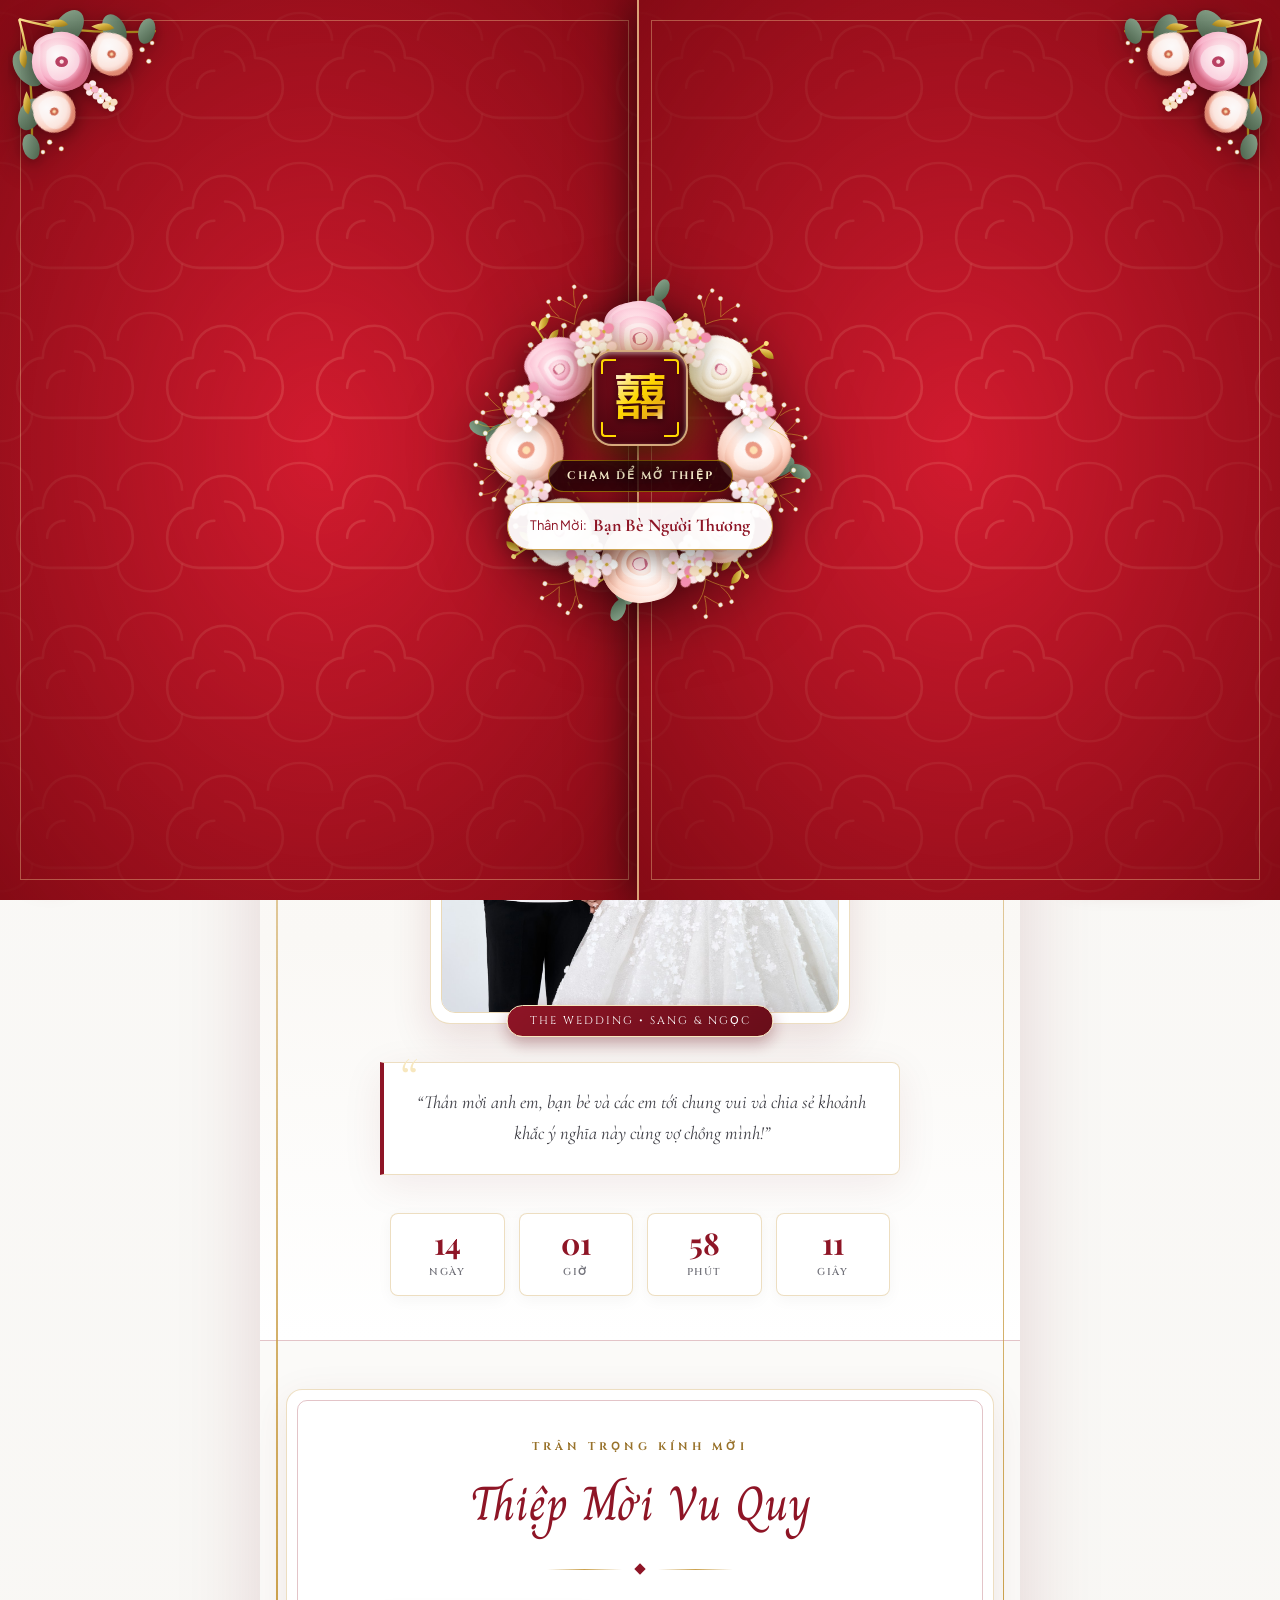
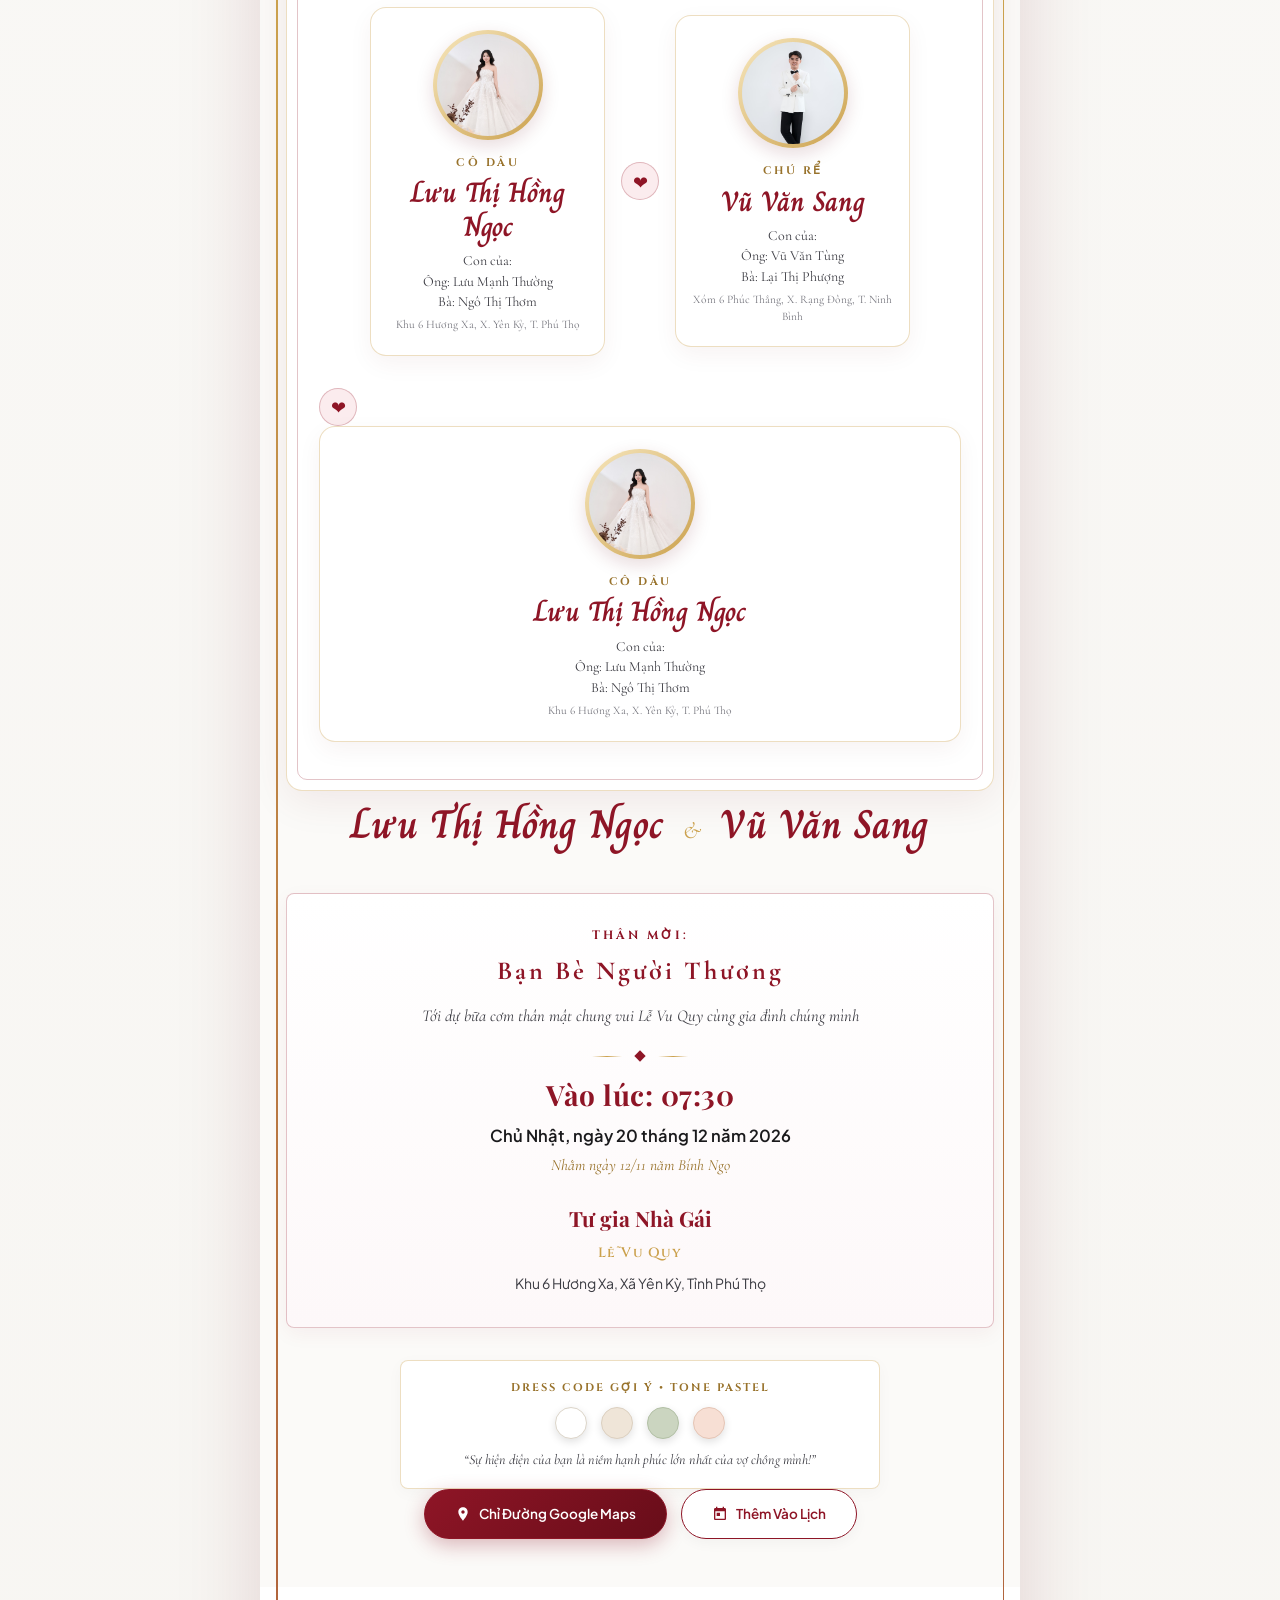
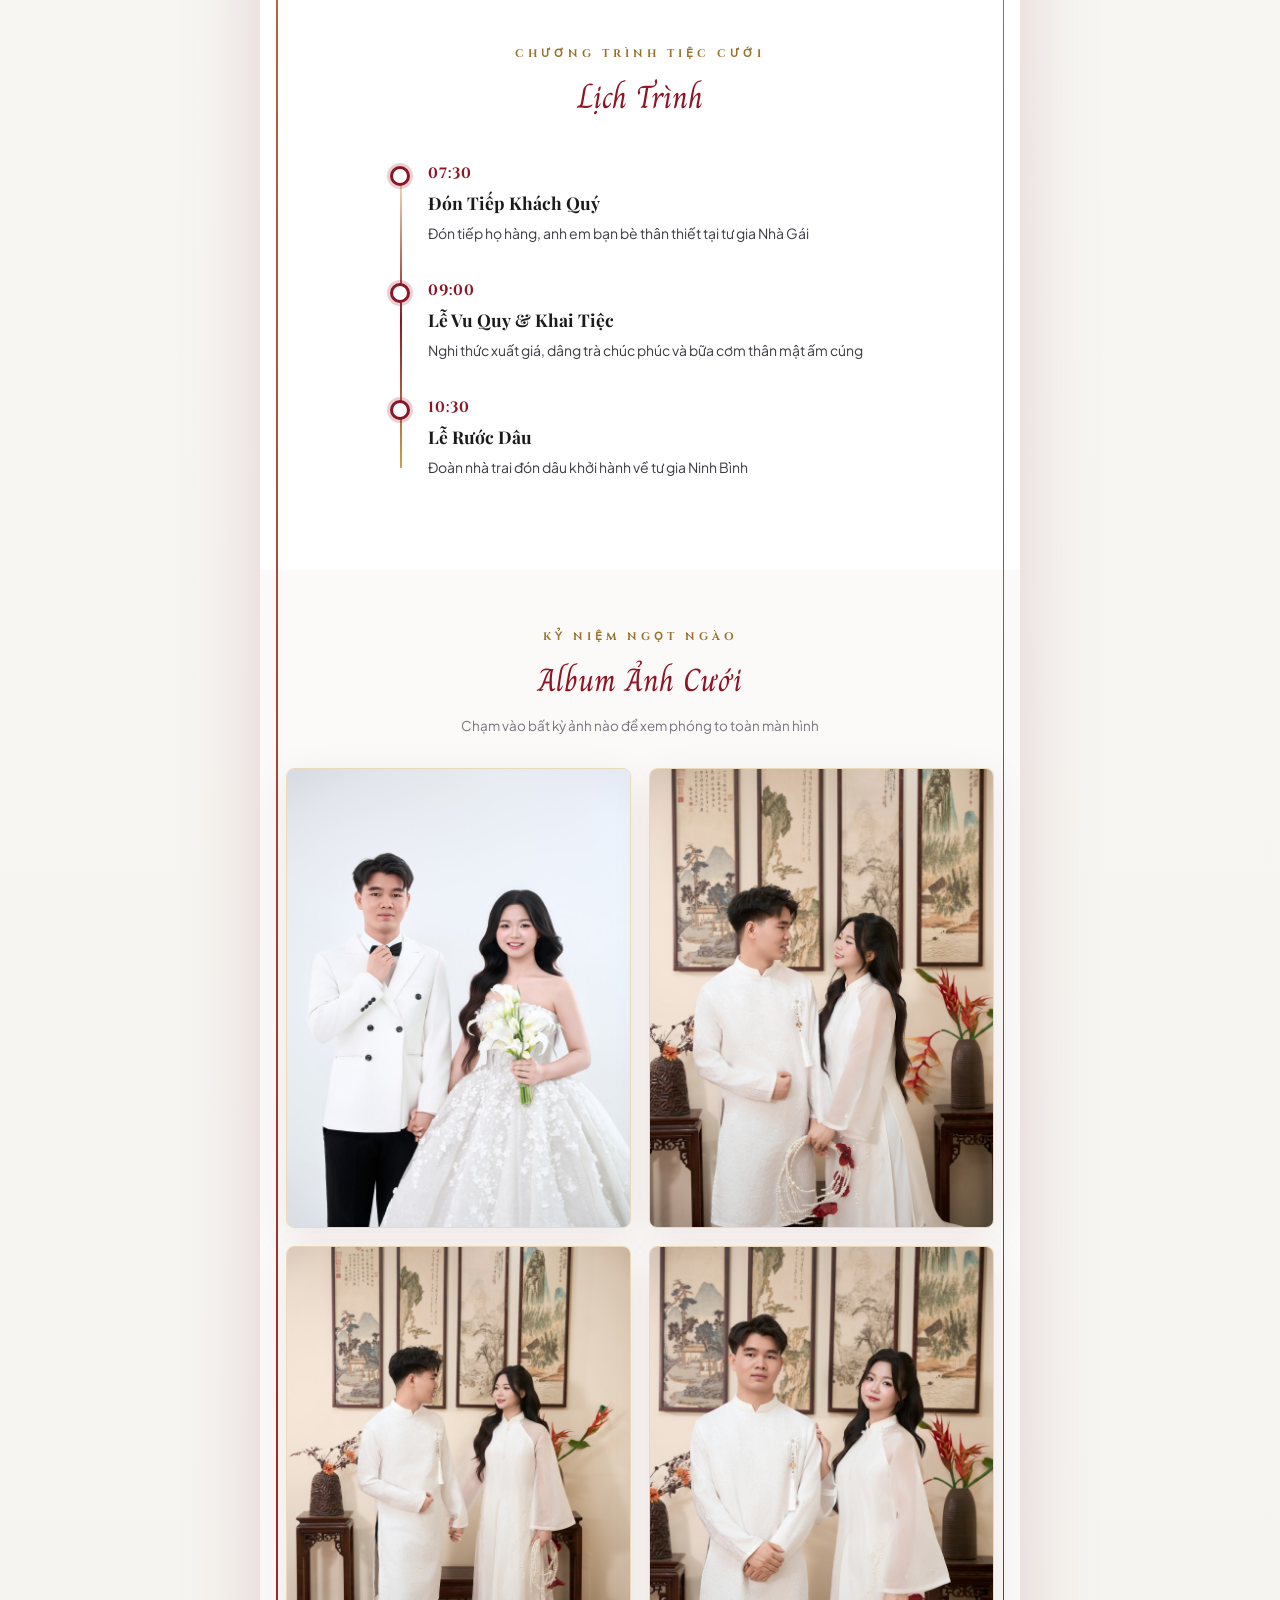
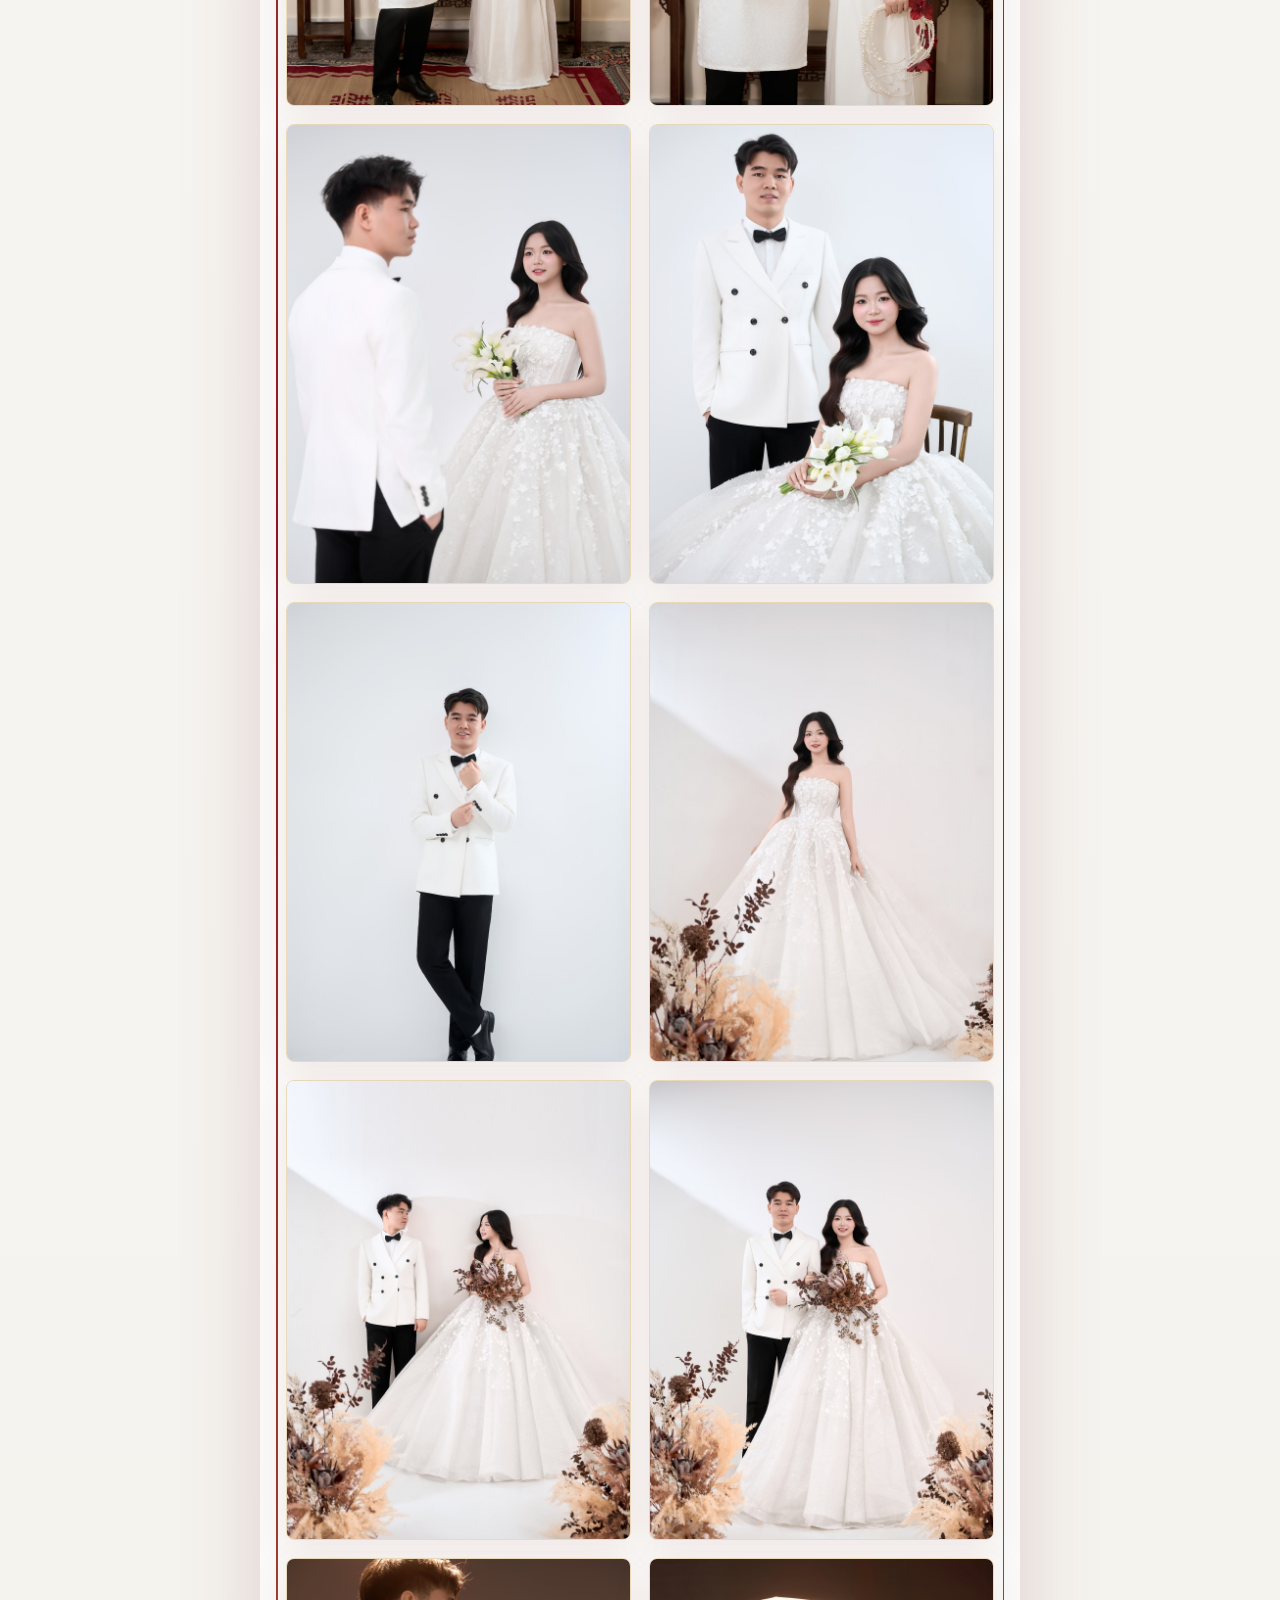
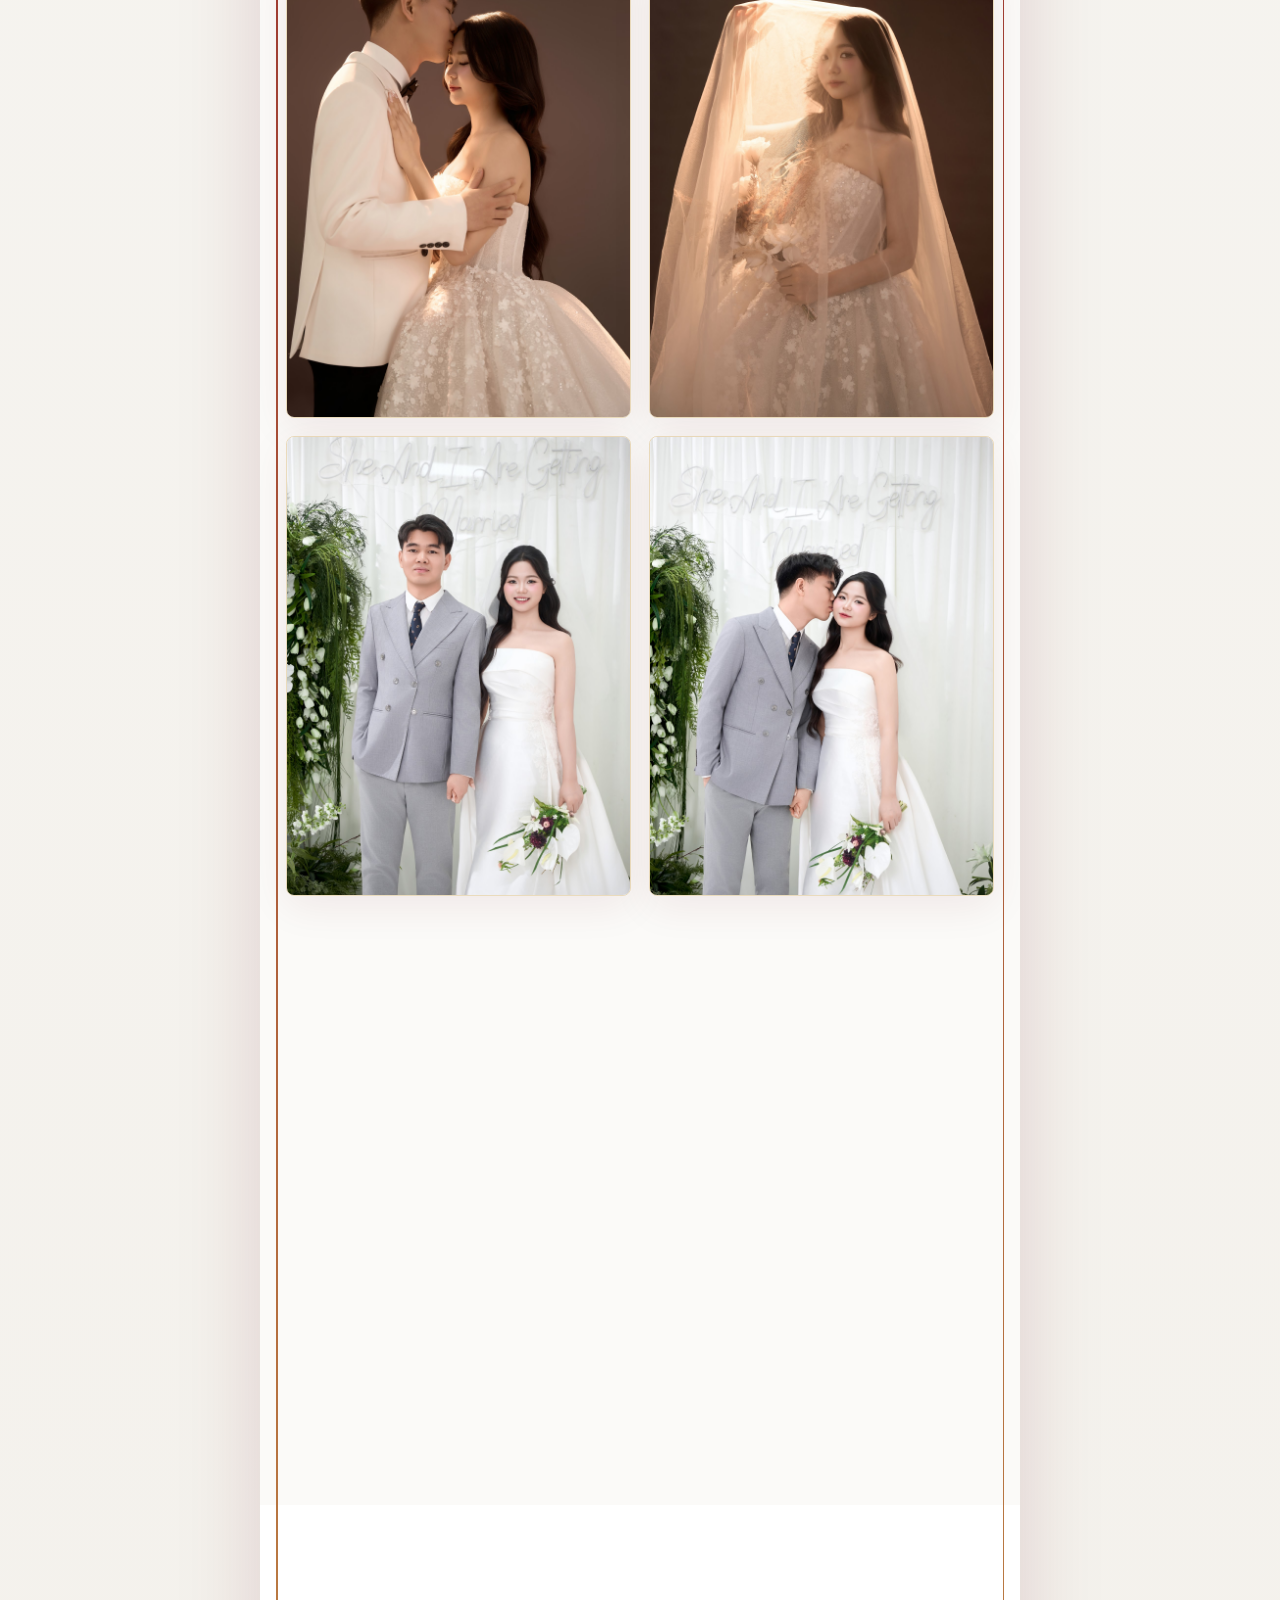
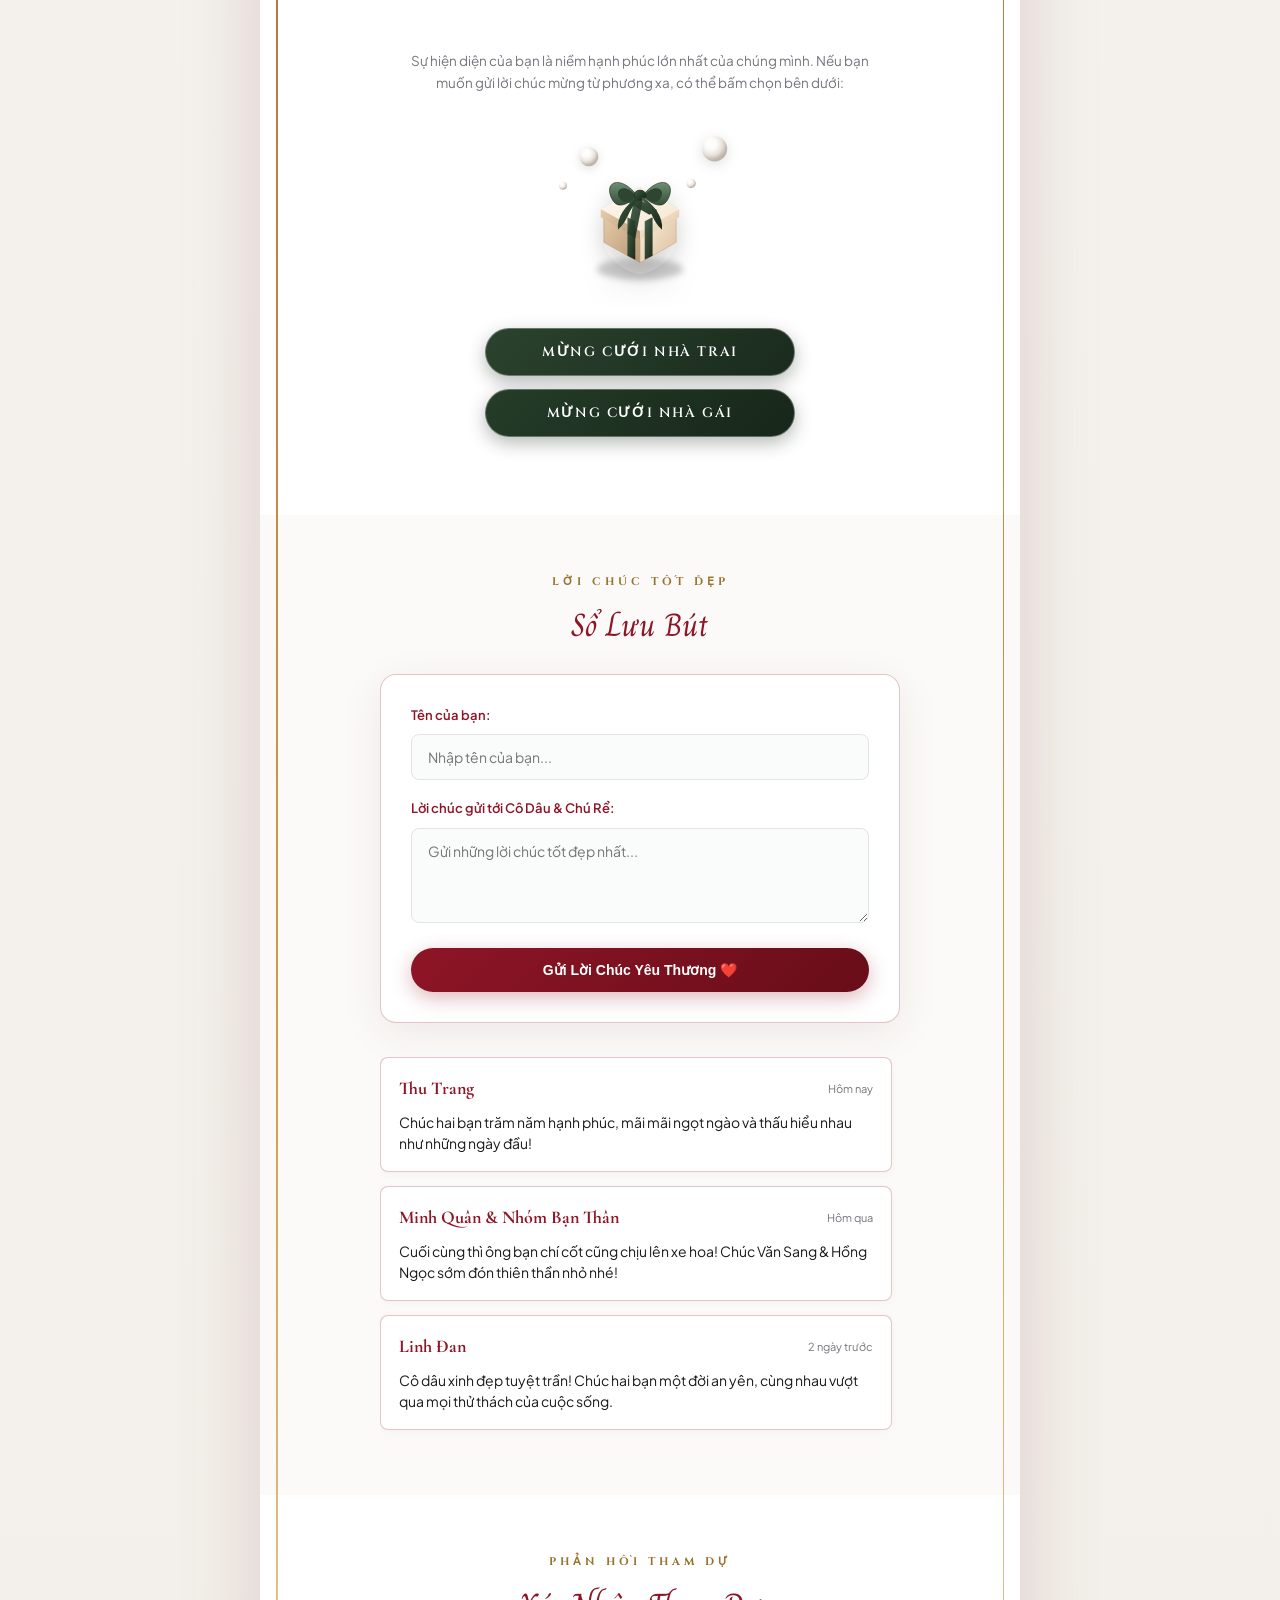
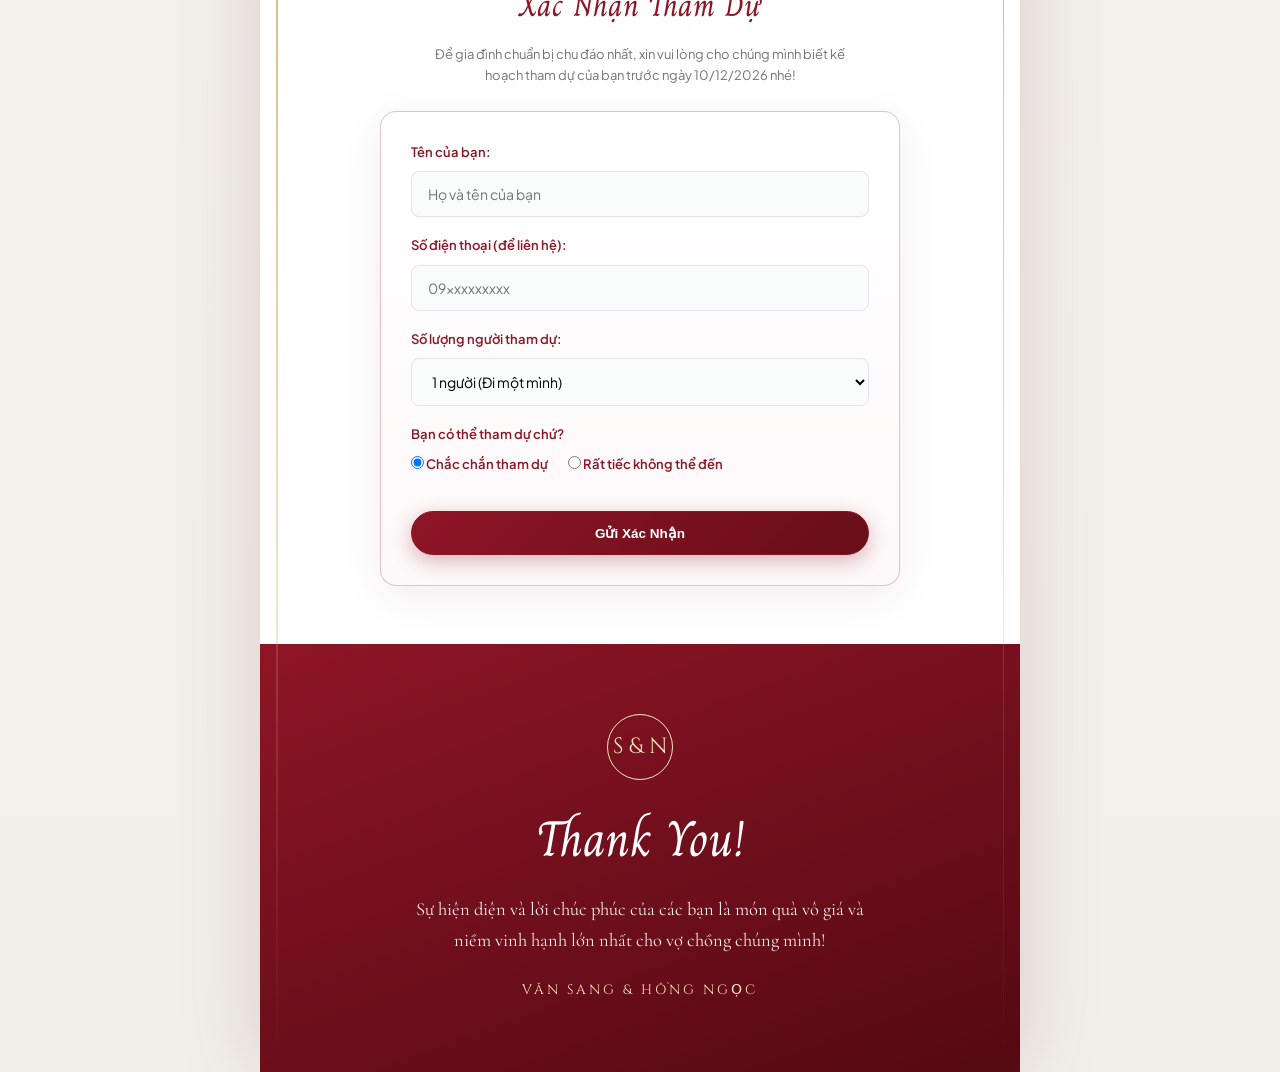
==== nha-gai.html @ feaa94b3 "Initial commit: Thiep cuoi online Vu Van Sang & Luu Thi Hong Ngoc" ====
<!DOCTYPE html>
<html lang="vi">
<head>
  <meta charset="UTF-8">
  <meta name="viewport" content="width=device-width, initial-scale=1.0, maximum-scale=1.0, user-scalable=no">
  <title>Thiệp Mời Vu Quy | Lưu Thị Hồng Ngọc & Vũ Văn Sang</title>
  
  <!-- Open Graph Meta Tags -->
  <meta property="og:title" content="Thiệp Mời Vu Quy: Lưu Thị Hồng Ngọc & Vũ Văn Sang">
  <meta property="og:description" content="Trân trọng kính mời bạn tới tham dự lễ thành hôn và chung vui cùng gia đình chúng mình vào Chủ Nhật, ngày 20/12/2026!">
  <meta property="og:image" content="https://lh3.googleusercontent.com/d/1hwAjqchG3nYENmPB3L_BgyZljF1CzdQV=w1200">
  <meta property="og:type" content="website">

  <!-- Favicon -->
  <link rel="icon" href="data:image/svg+xml,<svg xmlns=%22http://www.w3.org/2000/svg%22 viewBox=%220 0 100 100%22><text y=%22.9em%22 font-size=%2290%22>💍</text></svg>">

  <!-- Google Fonts -->
  <link rel="preconnect" href="https://fonts.googleapis.com">
  <link rel="preconnect" href="https://fonts.gstatic.com" crossorigin>
  <link href="https://fonts.googleapis.com/css2?family=Charm:wght@400;700&family=Charmonman:wght@400;700&family=Cinzel:wght@400;500;600;700;800&family=Cormorant+Garamond:ital,wght@0,300;0,400;0,500;0,600;0,700;1,400;1,600&family=Dancing+Script:wght@500;600;700&family=Montserrat:wght@300;400;500;600;700&family=Playfair+Display:ital,wght@0,400;0,600;0,700;1,400&family=Plus+Jakarta+Sans:wght@300;400;500;600;700&display=swap" rel="stylesheet">

  <!-- TOÀN BỘ CSS ĐƯỢC NHÚNG TRỰC TIẾP (GIÚP NÉM DUY NHẤT 1 FILE INDEX LÊN NETLIFY LÀ CHẠY 100%) -->
  <style>
    :root {
      --pure-white: #ffffff;
      --snow-white: #fdfdfd;
      --pearl-white: #f8f9fa;
      --white-smoke: #f2f3f5;
      --white-border: rgba(0, 0, 0, 0.06);

      --crimson-royal: #8e1526;
      --crimson-deep: #680d19;
      --crimson-vivid: #a81c30;
      --crimson-velvet: #540913;
      --crimson-light: #fbecee;
      --crimson-border: rgba(142, 21, 38, 0.25);

      --gold-primary: #cba14d;
      --gold-light: #f7e7be;
      --gold-dark: #98722b;
      --gold-metallic: linear-gradient(135deg, #d4af37 0%, #faeec7 35%, #b98e32 70%, #edd393 100%);
      --gold-border: rgba(203, 161, 77, 0.35);

      --text-dark: #1a1a1c;
      --text-body: #3c3c43;
      --text-muted: #74747c;
      --text-white: #ffffff;

      --font-script: 'Charm', 'Charmonman', 'Dancing Script', cursive;
      --font-title: 'Cinzel', serif;
      --font-serif: 'Playfair Display', serif;
      --font-editorial: 'Cormorant Garamond', serif;
      --font-sans: 'Plus Jakarta Sans', sans-serif;

      --shadow-card: 0 10px 40px rgba(104, 13, 25, 0.08);
      --radius-sm: 8px;
      --radius-md: 16px;
      --radius-pill: 60px;
    }

    * { box-sizing: border-box; margin: 0; padding: 0; -webkit-font-smoothing: antialiased; }
    html { scroll-behavior: smooth; }
    body {
      font-family: var(--font-sans);
      background-color: #f7f6f4;
      background-image: radial-gradient(var(--crimson-border) 0.6px, transparent 0.6px), linear-gradient(180deg, #faf9f7 0%, #f2efe9 100%);
      background-size: 28px 28px, 100% 100%;
      color: var(--text-dark);
      line-height: 1.65;
      overflow-x: hidden;
      position: relative;
    }

    #petals-canvas {
      position: fixed; top: 0; left: 0; width: 100%; height: 100%; pointer-events: none; z-index: 100;
    }

    /* Nút nhạc nổi */
    .music-toggle-btn {
      position: fixed; bottom: 24px; left: 24px; width: 52px; height: 52px; border-radius: 50%;
      background: var(--pure-white); border: 2px solid var(--crimson-royal);
      box-shadow: 0 8px 25px rgba(142, 21, 38, 0.25); cursor: pointer; z-index: 999;
      display: flex; align-items: center; justify-content: center; transition: all 0.3s cubic-bezier(0.34, 1.56, 0.64, 1);
    }
    .music-toggle-btn::after {
      content: ''; position: absolute; width: 12px; height: 12px; background: var(--gold-metallic); border-radius: 50%; box-shadow: 0 0 0 2px var(--pure-white);
    }
    .music-toggle-btn svg { width: 22px; height: 22px; fill: var(--crimson-royal); z-index: 2; transition: transform 0.3s ease; }
    .music-toggle-btn:hover { transform: scale(1.1); box-shadow: 0 12px 30px rgba(142, 21, 38, 0.4); }
    .music-toggle-btn.playing { animation: vinylSpin 6s linear infinite; border-color: var(--gold-primary); }
    @keyframes vinylSpin { from { transform: rotate(0deg); } to { transform: rotate(360deg); } }

    /* Nút tạo link bạn bè */
    .share-floating-btn {
      position: fixed; bottom: 24px; right: 24px; padding: 12px 24px; border-radius: var(--radius-pill);
      background: linear-gradient(135deg, var(--crimson-royal) 0%, var(--crimson-deep) 100%);
      color: #fff; font-family: var(--font-sans); font-size: 13px; font-weight: 600;
      border: 1px solid var(--gold-light); box-shadow: 0 8px 25px rgba(104, 13, 25, 0.35);
      cursor: pointer; z-index: 999; display: flex; align-items: center; gap: 8px; transition: all 0.3s ease;
    }
    .share-floating-btn:hover { transform: translateY(-3px); box-shadow: 0 12px 32px rgba(104, 13, 25, 0.5); }

    /* =========================================================
       CỬA TRƯỢT GẤM ĐỎ VÂN MÂY & ẤN SONG HỶ 囍 (SLIDING DOORS)
       ========================================================= */
    .doors-overlay {
      position: fixed; top: 0; left: 0; width: 100vw; height: 100vh; z-index: 10000; overflow: hidden;
      transition: visibility 1.4s ease, opacity 0.4s ease 1.3s;
    }
    .doors-overlay.door-opened { visibility: hidden; opacity: 0; pointer-events: none; }

    .door-panel {
      position: absolute; top: 0; bottom: 0; width: 50.2vw; background-color: #be1226;
      background-image: 
        radial-gradient(ellipse at 50% 50%, rgba(240, 40, 60, 0.4) 0%, rgba(130, 10, 20, 0.95) 100%),
        url("data:image/svg+xml,%3Csvg xmlns='http://www.w3.org/2000/svg' width='140' height='140' viewBox='0 0 140 140'%3E%3Cpath d='M70 24 C52 24 40 36 40 54 C28 54 16 66 16 82 C16 98 29 110 46 110 L94 110 C111 110 124 96 124 82 C124 66 112 54 98 54 C98 38 84 24 70 24 Z M44 82 C44 72 52 66 60 66 M70 48 C80 48 88 56 88 66' fill='none' stroke='rgba(255,225,180,0.25)' stroke-width='2.4' stroke-linecap='round' stroke-linejoin='round'/%3E%3Cpath d='M0 12 C18 12 30 24 30 38 M140 12 C122 12 110 24 110 38 M0 132 C18 132 30 120 30 106 M140 132 C122 132 110 120 110 106' fill='none' stroke='rgba(255,225,180,0.2)' stroke-width='2.2'/%3E%3C/svg%3E");
      background-size: 100% 100%, 150px 150px;
      box-shadow: 0 0 50px rgba(0, 0, 0, 0.7); z-index: 10001;
      transition: transform 1.3s cubic-bezier(0.77, 0, 0.175, 1); will-change: transform;
    }
    .door-left { left: 0; border-right: 2px solid rgba(255, 225, 160, 0.7); }
    .door-right { right: 0; border-left: 2px solid rgba(255, 225, 160, 0.7); }

    .door-inner-border { position: absolute; top: 20px; bottom: 20px; border: 1px solid rgba(255, 225, 160, 0.35); pointer-events: none; }
    .door-left .door-inner-border { left: 20px; right: 12px; }
    .door-right .door-inner-border { right: 20px; left: 12px; }

    .doors-overlay.door-opening .door-left { transform: translateX(-101%); }
    .doors-overlay.door-opening .door-right { transform: translateX(101%); }

    /* Khối ấn Song Hỷ 囍 ở chính giữa */
    .songhy-seal-wrapper {
      position: absolute; top: 50%; left: 50%; transform: translate(-50%, -50%); z-index: 10005;
      display: flex; flex-direction: column; align-items: center; justify-content: center;
      cursor: pointer; user-select: none; transition: transform 0.4s cubic-bezier(0.34, 1.56, 0.64, 1), opacity 0.5s ease;
    }
    .doors-overlay.door-opening .songhy-seal-wrapper { transform: translate(-50%, -50%) scale(1.25); opacity: 0; pointer-events: none; }

    .songhy-badge {
      position: relative; width: 96px; height: 96px;
      background: radial-gradient(circle at 40% 35%, #7a0c1a 0%, #4a050f 75%, #2a0206 100%);
      border-radius: 20px; border: 2px solid rgba(255, 225, 160, 0.75);
      box-shadow: 0 14px 40px rgba(0, 0, 0, 0.65), 0 0 30px rgba(255, 215, 0, 0.4), inset 0 2px 4px rgba(255, 255, 255, 0.45);
      display: flex; align-items: center; justify-content: center; animation: pulseSongHy 2.2s infinite ease-in-out;
    }
    @keyframes pulseSongHy {
      0% { transform: scale(1); box-shadow: 0 14px 40px rgba(0,0,0,0.65), 0 0 0 0 rgba(212,175,55,0.7); }
      50% { transform: scale(1.06); box-shadow: 0 18px 50px rgba(0,0,0,0.75), 0 0 0 16px rgba(212,175,55,0); }
      100% { transform: scale(1); box-shadow: 0 14px 40px rgba(0,0,0,0.65), 0 0 0 0 rgba(212,175,55,0); }
    }

    .corner-bracket { position: absolute; width: 15px; height: 15px; border-color: #ffd700; border-style: solid; pointer-events: none; }
    .corner-tl { top: 7px; left: 7px; border-width: 2.5px 0 0 2.5px; border-top-left-radius: 4px; }
    .corner-tr { top: 7px; right: 7px; border-width: 2.5px 2.5px 0 0; border-top-right-radius: 4px; }
    .corner-bl { bottom: 7px; left: 7px; border-width: 0 0 2.5px 2.5px; border-bottom-left-radius: 4px; }
    .corner-br { bottom: 7px; right: 7px; border-width: 0 2.5px 2.5px 0; border-bottom-right-radius: 4px; }

    .songhy-character {
      font-family: 'Cinzel', serif; font-size: 50px; font-weight: 900; line-height: 1;
      background: linear-gradient(135deg, #fff5d9 0%, #ffd700 45%, #e6a817 80%, #fff 100%);
      -webkit-background-clip: text; -webkit-text-fill-color: transparent; filter: drop-shadow(0 2px 5px rgba(0, 0, 0, 0.7));
    }
    .seal-tap-hint {
      margin-top: 14px; font-family: var(--font-title); font-size: 11px; font-weight: 700; letter-spacing: 2px;
      color: #fff3d1; text-shadow: 0 2px 8px rgba(0, 0, 0, 0.85); background: rgba(40, 5, 10, 0.82);
      padding: 6px 18px; border-radius: var(--radius-pill); border: 1px solid rgba(255, 215, 0, 0.45);
      white-space: nowrap; display: inline-block;
    }
    .seal-guest-pill {
      margin-top: 10px; background: rgba(255, 255, 255, 0.95); color: var(--crimson-royal);
      padding: 8px 22px; border-radius: var(--radius-pill); font-size: 13px;
      box-shadow: 0 8px 25px rgba(0, 0, 0, 0.4); border: 1px solid var(--gold-primary);
      display: flex; align-items: center; gap: 6px; max-width: 290px; white-space: nowrap; overflow: hidden; text-overflow: ellipsis;
    }
    .seal-guest-pill strong { font-family: var(--font-editorial); font-size: 18px; color: var(--crimson-royal); }

    /* =========================================================
       NỘI DUNG CHÍNH (MAIN WRAPPER)
       ========================================================= */
    .main-wrapper {
      max-width: 760px; margin: 0 auto; background: var(--pure-white);
      box-shadow: 0 0 80px rgba(104, 13, 25, 0.15); min-height: 100vh; position: relative; overflow: hidden;
    }
    .main-wrapper::before, .main-wrapper::after {
      content: ''; position: absolute; top: 0; bottom: 0; width: 1.5px;
      background: linear-gradient(180deg, transparent 0%, var(--gold-primary) 15%, var(--crimson-royal) 50%, var(--gold-primary) 85%, transparent 100%);
      pointer-events: none; z-index: 10;
    }
    .main-wrapper::before { left: 16px; }
    .main-wrapper::after { right: 16px; }

    /* Hero Section */
    .hero-section {
      position: relative; padding: 75px 28px 45px; text-align: center;
      background: linear-gradient(180deg, #ffffff 0%, #faf8f5 70%, #ffffff 100%);
      border-bottom: 1px solid var(--crimson-border);
    }
    .hero-monogram {
      width: 80px; height: 80px; margin: 0 auto 22px; border: 2px solid var(--gold-primary); border-radius: 50%;
      display: flex; align-items: center; justify-content: center; font-family: var(--font-title); font-size: 24px;
      letter-spacing: 2px; color: var(--crimson-royal); position: relative; background: var(--pure-white);
      box-shadow: 0 6px 20px rgba(203, 161, 77, 0.2);
    }
    .hero-monogram::before {
      content: ''; position: absolute; width: 92px; height: 92px; border: 1px dashed var(--crimson-royal); border-radius: 50%; opacity: 0.5;
    }
    .hero-subtitle {
      font-family: var(--font-title); font-size: 11px; letter-spacing: 7px; text-transform: uppercase;
      color: var(--crimson-royal); margin-bottom: 16px; font-weight: 700;
    }
    .hero-names {
      font-family: var(--font-script); font-size: 54px; color: var(--crimson-royal); line-height: 1.25;
      margin-bottom: 18px; font-weight: 700; text-shadow: 0 2px 10px rgba(142, 21, 38, 0.08);
      letter-spacing: 0.5px;
    }
    .hero-names .name-divider {
      font-family: var(--font-editorial); font-style: italic; font-size: 28px; color: var(--gold-primary); display: block; margin: 2px 0;
    }
    .hero-date-badge {
      display: inline-block; padding: 8px 26px; background: var(--crimson-light); color: var(--crimson-deep);
      border: 1px solid var(--crimson-border); border-radius: var(--radius-pill); font-size: 13.5px; font-weight: 600;
      letter-spacing: 1px; margin-bottom: 28px;
    }
    /* Khung Ảnh Cưới Cặp Đôi Nổi Bật (Hero Couple Frame) */
    .hero-couple-frame {
      max-width: 420px; margin: 0 auto 38px; position: relative; padding: 10px;
      background: var(--pure-white); border: 1.5px solid var(--gold-border);
      border-radius: 200px 200px 20px 20px; box-shadow: 0 16px 40px rgba(104, 13, 25, 0.12);
    }
    .hero-couple-img-wrap {
      position: relative; width: 100%; aspect-ratio: 3 / 4;
      border-radius: 190px 190px 14px 14px; overflow: hidden; border: 1px solid rgba(203, 161, 77, 0.4);
    }
    .hero-couple-img-wrap img {
      width: 100%; height: 100%; object-fit: cover; display: block; transition: transform 0.8s ease;
    }
    .hero-couple-frame:hover .hero-couple-img-wrap img { transform: scale(1.05); }
    .hero-couple-badge {
      position: absolute; bottom: -14px; left: 50%; transform: translateX(-50%);
      background: linear-gradient(135deg, var(--crimson-royal) 0%, var(--crimson-deep) 100%);
      color: #fff; border: 1.5px solid var(--gold-light); border-radius: var(--radius-pill);
      padding: 6px 22px; font-family: var(--font-title); font-size: 11px; letter-spacing: 2px;
      text-transform: uppercase; white-space: nowrap; box-shadow: 0 6px 16px rgba(104, 13, 25, 0.35);
    }
    .hero-quote-card {
      max-width: 520px; margin: 0 auto 38px; padding: 24px 30px; border: 1px solid var(--gold-border);
      border-left: 4px solid var(--crimson-royal); background: var(--pure-white); border-radius: 0 var(--radius-sm) var(--radius-sm) 0;
      box-shadow: var(--shadow-card); font-family: var(--font-editorial); font-style: italic; font-size: 18.5px;
      color: var(--text-body); line-height: 1.7; position: relative;
    }
    .hero-quote-card::before {
      content: '“'; position: absolute; top: -14px; left: 14px; font-family: var(--font-editorial); font-size: 54px; color: var(--gold-light); line-height: 1;
    }

    /* Countdown */
    .countdown-container { max-width: 500px; margin: 0 auto; display: grid; grid-template-columns: repeat(4, 1fr); gap: 14px; }
    .countdown-box {
      background: var(--pure-white); border: 1.5px solid var(--gold-border); border-radius: var(--radius-sm);
      padding: 14px 8px; box-shadow: 0 4px 15px rgba(0, 0, 0, 0.04); transition: transform 0.3s ease;
    }
    .countdown-box:hover { transform: translateY(-3px); border-color: var(--crimson-royal); }
    .countdown-number { font-family: var(--font-serif); font-size: 30px; font-weight: 700; color: var(--crimson-royal); line-height: 1; margin-bottom: 6px; }
    .countdown-label { font-family: var(--font-title); font-size: 10px; letter-spacing: 1.5px; text-transform: uppercase; color: var(--text-muted); font-weight: 600; }

    /* Thiệp Mời Frame */
    .invitation-card-section { padding: 48px 26px; background: #fbfaf8; }
    .card-paper-frame {
      background: var(--pure-white); border: 1.5px solid var(--gold-border); border-radius: var(--radius-md);
      box-shadow: var(--shadow-card); padding: 48px 32px; position: relative;
    }
    .card-paper-frame::before {
      content: ''; position: absolute; top: 10px; left: 10px; right: 10px; bottom: 10px;
      border: 1px solid var(--crimson-border); border-radius: calc(var(--radius-md) - 6px); pointer-events: none;
    }
    .section-tag { text-align: center; font-family: var(--font-title); font-size: 11px; letter-spacing: 4px; text-transform: uppercase; color: var(--gold-dark); font-weight: 700; margin-bottom: 8px; }
    .card-main-title { text-align: center; font-family: var(--font-script); font-size: 48px; color: var(--crimson-royal); margin-bottom: 22px; font-weight: 400; }

    .divider-ornament { display: flex; align-items: center; justify-content: center; gap: 14px; margin-bottom: 34px; }
    .divider-ornament .line { height: 1px; width: 75px; background: linear-gradient(90deg, transparent, var(--gold-primary), transparent); }
    .divider-ornament .diamond { width: 8px; height: 8px; background: var(--crimson-royal); transform: rotate(45deg); }

    /* Thẻ Hồ Sơ Cô Dâu & Chú Rể */
    .couple-profiles-section { margin: 10px 0 32px; }
    .couple-profiles-grid {
      display: grid; grid-template-columns: 1fr auto 1fr; align-items: center; gap: 16px;
      max-width: 540px; margin: 0 auto;
    }
    .profile-card {
      background: #ffffff; border: 1.5px solid var(--gold-border); border-radius: var(--radius-md);
      padding: 22px 14px; text-align: center; box-shadow: 0 8px 24px rgba(104, 13, 25, 0.05);
      transition: transform 0.3s ease, border-color 0.3s ease;
    }
    .profile-card:hover { transform: translateY(-4px); border-color: var(--crimson-royal); }
    .profile-avatar-wrap {
      width: 110px; height: 110px; margin: 0 auto 14px; border-radius: 50%; padding: 4px;
      background: linear-gradient(135deg, var(--gold-light) 0%, var(--gold-primary) 100%);
      box-shadow: 0 6px 18px rgba(104, 13, 25, 0.15);
    }
    .profile-avatar-wrap img { width: 100%; height: 100%; border-radius: 50%; object-fit: cover; display: block; background: #f5f5f5; }
    .profile-role { font-family: var(--font-title); font-size: 11px; letter-spacing: 2.5px; color: var(--gold-dark); font-weight: 700; margin-bottom: 4px; }
    .profile-name { font-family: var(--font-script); font-size: 28px; color: var(--crimson-royal); font-weight: 700; line-height: 1.2; margin-bottom: 8px; }
    .profile-parents { font-family: var(--font-editorial); font-size: 14px; line-height: 1.45; color: var(--text-body); }
    .profile-card-center-icon {
      display: flex; align-items: center; justify-content: center; width: 38px; height: 38px;
      border-radius: 50%; background: var(--crimson-light); border: 1px solid var(--crimson-border);
      color: var(--crimson-royal); font-size: 18px; animation: pulse-heart 2s infinite ease-in-out;
    }
    @keyframes pulse-heart {
      0%, 100% { transform: scale(1); }
      50% { transform: scale(1.25); }
    }

    .parents-section {
      display: grid; grid-template-columns: 1fr 1fr; gap: 26px; margin-bottom: 34px; text-align: center;
      border-bottom: 1px dashed var(--gold-border); padding-bottom: 30px;
    }
    .parent-col h4 { font-family: var(--font-title); font-size: 11px; text-transform: uppercase; letter-spacing: 3px; color: var(--crimson-royal); font-weight: 700; margin-bottom: 10px; }
    .parent-name { font-family: var(--font-editorial); font-size: 19.5px; font-weight: 600; color: var(--text-dark); line-height: 1.55; }

    .couple-names-formal { text-align: center; margin-bottom: 36px; }
    .couple-names-formal .name { font-family: var(--font-script); font-size: 40px; color: var(--crimson-royal); font-weight: 700; letter-spacing: 0.5px; }
    .couple-names-formal .and { font-family: var(--font-editorial); font-style: italic; font-size: 24px; color: var(--gold-primary); margin: 0 16px; }

    /* Hộp tiệc bạn bè */
    .party-invite-box {
      background: linear-gradient(180deg, #ffffff 0%, #fdf8f9 100%); border: 1.5px solid var(--crimson-border);
      border-radius: var(--radius-sm); padding: 32px 24px; text-align: center; margin-bottom: 32px;
      box-shadow: 0 6px 20px rgba(142, 21, 38, 0.05); position: relative;
    }
    .party-invite-title { font-family: var(--font-title); font-size: 12px; letter-spacing: 3px; text-transform: uppercase; color: var(--crimson-royal); font-weight: 700; margin-bottom: 10px; }
    .party-invite-title .guest-name-display { color: var(--crimson-royal); font-family: var(--font-editorial); font-size: 26px; text-transform: none; font-weight: 700; display: block; margin-top: 4px; }
    .party-invite-desc { font-family: var(--font-editorial); font-style: italic; font-size: 16.5px; color: var(--text-body); margin-bottom: 22px; }
    .party-time-highlight { font-family: var(--font-serif); font-size: 28px; font-weight: 700; color: var(--crimson-royal); margin-bottom: 4px; letter-spacing: 0.5px; }
    .party-date-solar { font-size: 16.5px; font-weight: 600; color: var(--text-dark); margin-bottom: 4px; }
    .party-date-lunar { font-family: var(--font-editorial); font-size: 15.5px; font-style: italic; color: var(--gold-dark); margin-bottom: 22px; }
    .party-venue-name { font-family: var(--font-serif); font-size: 21px; font-weight: 700; color: var(--crimson-royal); margin-bottom: 6px; }
    .party-hall { font-family: var(--font-title); font-size: 13.5px; letter-spacing: 1.5px; font-weight: 600; color: var(--gold-primary); margin-bottom: 8px; }
    .party-address { font-size: 14px; color: var(--text-body); max-width: 460px; margin: 0 auto; }

    .action-buttons-group { display: flex; flex-wrap: wrap; gap: 14px; justify-content: center; }
    .btn-primary {
      display: inline-flex; align-items: center; justify-content: center; gap: 8px; padding: 13px 30px;
      background: linear-gradient(135deg, var(--crimson-royal) 0%, var(--crimson-deep) 100%);
      color: #fff; border-radius: var(--radius-pill); font-size: 13.5px; font-weight: 600; text-decoration: none;
      border: 1px solid var(--crimson-royal); box-shadow: 0 6px 20px rgba(142, 21, 38, 0.3); cursor: pointer; transition: all 0.3s ease;
    }
    .btn-primary:hover { transform: translateY(-2px); box-shadow: 0 10px 26px rgba(142, 21, 38, 0.45); }
    .btn-secondary {
      display: inline-flex; align-items: center; justify-content: center; gap: 8px; padding: 13px 30px;
      background: var(--pure-white); color: var(--crimson-royal); border-radius: var(--radius-pill);
      font-size: 13.5px; font-weight: 600; text-decoration: none; border: 1.5px solid var(--crimson-royal);
      box-shadow: 0 4px 14px rgba(0, 0, 0, 0.04); cursor: pointer; transition: all 0.3s ease;
    }
    .btn-secondary:hover { background: var(--crimson-light); transform: translateY(-2px); }

    /* Timeline */
    .timeline-section { padding: 58px 26px; background: var(--pure-white); }
    .timeline-list { position: relative; max-width: 500px; margin: 38px auto 0; padding-left: 38px; }
    .timeline-list::before {
      content: ''; position: absolute; top: 10px; bottom: 10px; left: 10px; width: 2px;
      background: linear-gradient(180deg, var(--gold-light), var(--crimson-royal), var(--gold-primary));
    }
    .timeline-item { position: relative; margin-bottom: 34px; }
    .timeline-dot {
      position: absolute; left: -38px; top: 4px; width: 20px; height: 20px; border-radius: 50%;
      background: var(--pure-white); border: 3px solid var(--crimson-royal); box-shadow: 0 0 0 3px rgba(142, 21, 38, 0.2);
    }
    .timeline-time { font-family: var(--font-title); font-size: 15px; font-weight: 700; color: var(--crimson-royal); letter-spacing: 1px; margin-bottom: 2px; }
    .timeline-title { font-family: var(--font-serif); font-size: 17.5px; font-weight: 700; color: var(--text-dark); margin-bottom: 4px; }
    .timeline-desc { font-size: 14px; color: var(--text-body); }

    /* Gallery */
    .gallery-section { padding: 58px 26px; background: #fbfaf8; }
    .gallery-grid { display: grid; grid-template-columns: repeat(2, 1fr); gap: 18px; margin-top: 30px; }
    .gallery-item {
      position: relative; border-radius: var(--radius-sm); overflow: hidden; box-shadow: var(--shadow-card);
      aspect-ratio: 3 / 4; cursor: pointer; border: 1px solid var(--gold-border);
    }
    .gallery-item img { width: 100%; height: 100%; object-fit: cover; transition: transform 0.6s ease; }
    .gallery-item:hover img { transform: scale(1.08); }
    .gallery-overlay {
      position: absolute; bottom: 0; left: 0; right: 0; padding: 26px 16px 14px;
      background: linear-gradient(transparent, rgba(60, 5, 12, 0.8)); color: #fff;
      font-family: var(--font-editorial); font-style: italic; font-size: 15.5px; opacity: 0; transition: opacity 0.35s ease;
      display: flex; align-items: flex-end;
    }
    .gallery-item:hover .gallery-overlay { opacity: 1; }

    /* Hộp Mừng Cưới */
    .gift-section { padding: 58px 26px; background: var(--pure-white); }
    .gift-tabs { display: flex; justify-content: center; gap: 14px; margin-top: 30px; margin-bottom: 30px; }
    .gift-tab-btn {
      padding: 12px 28px; border-radius: var(--radius-pill); border: 1.5px solid var(--crimson-royal);
      background: var(--pure-white); color: var(--crimson-royal); font-size: 13.5px; font-weight: 600; cursor: pointer; transition: all 0.3s ease;
    }
    .gift-tab-btn.active {
      background: linear-gradient(135deg, var(--crimson-royal) 0%, var(--crimson-deep) 100%); color: #fff; box-shadow: 0 6px 20px rgba(142, 21, 38, 0.3);
    }
    .gift-card {
      max-width: 410px; margin: 0 auto; background: linear-gradient(180deg, #ffffff 0%, #fdf8f9 100%);
      border: 1.5px solid var(--crimson-border); border-radius: var(--radius-md); padding: 30px 26px;
      text-align: center; box-shadow: var(--shadow-card); position: relative;
    }
    .qr-code-wrapper {
      background: var(--pure-white); padding: 14px; border-radius: var(--radius-sm); display: inline-block;
      margin-bottom: 20px; box-shadow: 0 4px 18px rgba(0, 0, 0, 0.08); border: 1px solid var(--gold-border);
    }
    .qr-code-wrapper img { width: 205px; height: 205px; display: block; }
    .bank-info-row { margin-bottom: 9px; font-size: 14px; }
    .bank-info-label { color: var(--text-muted); font-size: 13px; }
    .bank-info-val { font-weight: 600; color: var(--text-dark); }
    .bank-acc-number { font-family: var(--font-title); font-size: 20px; font-weight: 700; color: var(--crimson-royal); letter-spacing: 1.5px; }
    .btn-copy-stk {
      margin-top: 16px; width: 100%; padding: 13px; background: linear-gradient(135deg, var(--gold-primary) 0%, var(--gold-dark) 100%);
      color: #fff; border: none; border-radius: var(--radius-pill); font-size: 13.5px; font-weight: 600;
      cursor: pointer; display: inline-flex; align-items: center; justify-content: center; gap: 8px; transition: all 0.3s ease;
      box-shadow: 0 4px 15px rgba(203, 161, 77, 0.35);
    }
    .btn-copy-stk:hover { transform: translateY(-2px); box-shadow: 0 8px 20px rgba(203, 161, 77, 0.5); }

    /* Sổ lưu bút */
    .wishes-section { padding: 58px 26px; background: #fbfaf8; }
    .wish-form-card {
      max-width: 520px; margin: 0 auto 34px; background: var(--pure-white); border: 1px solid var(--crimson-border);
      border-radius: var(--radius-md); padding: 30px; box-shadow: var(--shadow-card);
    }
    .form-group { margin-bottom: 18px; text-align: left; }
    .form-group label { display: block; font-size: 13px; font-weight: 600; color: var(--crimson-royal); margin-bottom: 8px; }
    .form-control {
      width: 100%; padding: 13px 16px; border: 1px solid #e2e4e8; border-radius: var(--radius-sm);
      font-family: var(--font-sans); font-size: 14px; background: #fafbfb; transition: all 0.25s ease;
    }
    .form-control:focus { outline: none; border-color: var(--crimson-royal); background: var(--pure-white); box-shadow: 0 0 0 3px rgba(142, 21, 38, 0.12); }
    textarea.form-control { resize: vertical; min-height: 95px; }
    .btn-submit-wish {
      width: 100%; padding: 14px; background: linear-gradient(135deg, var(--crimson-royal) 0%, var(--crimson-deep) 100%);
      color: #fff; border: none; border-radius: var(--radius-pill); font-size: 14px; font-weight: 600; cursor: pointer;
      box-shadow: 0 6px 20px rgba(142, 21, 38, 0.3); transition: all 0.3s ease;
    }
    .btn-submit-wish:hover { transform: translateY(-2px); box-shadow: 0 10px 25px rgba(142, 21, 38, 0.45); }
    .wishes-list { max-width: 520px; margin: 0 auto; max-height: 380px; overflow-y: auto; padding-right: 8px; }
    .wish-item { background: var(--pure-white); border: 1px solid var(--crimson-border); border-radius: var(--radius-sm); padding: 16px 18px; margin-bottom: 14px; box-shadow: 0 2px 10px rgba(0, 0, 0, 0.03); }
    .wish-item-header { display: flex; justify-content: space-between; align-items: center; margin-bottom: 8px; }
    .wish-sender-name { font-family: var(--font-editorial); font-size: 18px; font-weight: 700; color: var(--crimson-royal); }
    .wish-time { font-size: 11px; color: var(--text-muted); }
    .wish-content { font-size: 14px; color: var(--text-dark); line-height: 1.55; }

    /* RSVP */
    .rsvp-section { padding: 58px 26px; background: var(--pure-white); }
    .rsvp-card {
      max-width: 520px; margin: 0 auto; background: linear-gradient(180deg, #ffffff 0%, #fdf8f9 100%);
      border: 1.5px solid var(--crimson-border); border-radius: var(--radius-md); padding: 30px; box-shadow: var(--shadow-card);
    }
    .radio-group { display: flex; gap: 20px; margin-top: 8px; }
    .radio-option { display: flex; align-items: center; gap: 8px; font-size: 13.5px; cursor: pointer; color: var(--text-dark); }

    /* Footer */
    .footer-section { padding: 70px 26px; background: linear-gradient(160deg, var(--crimson-royal) 0%, var(--crimson-velvet) 100%); color: #fff; text-align: center; }
    .footer-monogram {
      width: 66px; height: 66px; margin: 0 auto 18px; border: 1.5px solid var(--gold-light); border-radius: 50%;
      display: flex; align-items: center; justify-content: center; font-family: var(--font-title); font-size: 22px; color: var(--gold-light);
    }
    .footer-thankyou { font-family: var(--font-script); font-size: 50px; color: #fff; margin-bottom: 14px; font-weight: 400; }
    .footer-desc { font-family: var(--font-editorial); font-size: 18.5px; color: rgba(255, 255, 255, 0.92); max-width: 460px; margin: 0 auto 24px; }
    .footer-signature { font-family: var(--font-title); font-size: 13.5px; letter-spacing: 3px; text-transform: uppercase; color: var(--gold-light); }

    /* Modals & Toast */
    .lightbox-modal {
      position: fixed; top: 0; left: 0; width: 100%; height: 100%; background: rgba(15, 2, 4, 0.96);
      backdrop-filter: blur(12px); z-index: 20000; display: none; align-items: center; justify-content: center; padding: 20px;
    }
    .lightbox-modal.active { display: flex; }
    .lightbox-content-box {
      display: flex; flex-direction: column; align-items: center; max-width: 90vw; max-height: 90vh;
    }
    .lightbox-img {
      max-width: 88vw; max-height: 78vh; object-fit: contain; border-radius: var(--radius-sm);
      box-shadow: 0 20px 60px rgba(0, 0, 0, 0.85); border: 2px solid rgba(203, 161, 77, 0.4);
    }
    .lightbox-caption {
      margin-top: 14px; color: #faecd8; font-family: var(--font-editorial); font-style: italic;
      font-size: 16px; text-align: center; text-shadow: 0 2px 8px rgba(0,0,0,0.8); max-width: 600px;
    }
    .lightbox-close {
      position: absolute; top: 20px; right: 26px; color: #fff; font-size: 34px; cursor: pointer;
      width: 44px; height: 44px; display: flex; align-items: center; justify-content: center;
      border-radius: 50%; background: rgba(255, 255, 255, 0.12); transition: background 0.3s ease; z-index: 20010;
    }
    .lightbox-close:hover { background: rgba(142, 21, 38, 0.85); }
    .lightbox-nav-btn {
      position: absolute; top: 50%; transform: translateY(-50%); background: rgba(255, 255, 255, 0.14);
      color: #fff; border: 1px solid rgba(255, 255, 255, 0.25); font-size: 24px; width: 48px; height: 48px;
      border-radius: 50%; cursor: pointer; display: flex; align-items: center; justify-content: center;
      transition: all 0.3s ease; z-index: 20010; backdrop-filter: blur(4px);
    }
    .lightbox-nav-btn:hover { background: var(--crimson-royal); border-color: var(--gold-light); transform: translateY(-50%) scale(1.1); }
    .lightbox-prev { left: 20px; }
    .lightbox-next { right: 20px; }

    .share-modal {
      position: fixed; top: 0; left: 0; width: 100%; height: 100%; background: rgba(20, 2, 5, 0.7);
      backdrop-filter: blur(8px); z-index: 30000; display: none; align-items: center; justify-content: center; padding: 20px;
    }
    .share-modal.active { display: flex; }
    .share-modal-box {
      background: var(--pure-white); border-radius: var(--radius-md); padding: 32px; max-width: 480px; width: 100%;
      box-shadow: 0 20px 60px rgba(0, 0, 0, 0.4); position: relative; border: 1px solid var(--crimson-border);
    }
    .share-modal-close { position: absolute; top: 16px; right: 20px; font-size: 26px; cursor: pointer; color: var(--text-muted); }
    .share-result-link { background: #fdf8f9; padding: 12px 14px; border-radius: var(--radius-sm); font-size: 12.5px; word-break: break-all; border: 1px dashed var(--crimson-royal); margin: 14px 0; color: var(--crimson-royal); }

    .btn-prefix {
      padding: 5px 13px; border-radius: var(--radius-pill); border: 1px solid #e0e2e6; background: #fafafa;
      font-size: 12px; font-weight: 500; cursor: pointer; color: var(--text-dark); transition: all 0.2s ease;
    }
    .btn-prefix:hover { background: var(--crimson-light); border-color: var(--crimson-royal); }
    /* =========================================================
       HIỆU ỨNG CUỘN CHỮ CHẠY RA NGHỆ THUẬT (SCROLL REVEAL)
       ========================================================= */
    body.scroll-reveal-ready .reveal-item {
      opacity: 0;
      transition: opacity 0.85s cubic-bezier(0.16, 1, 0.3, 1), transform 0.85s cubic-bezier(0.16, 1, 0.3, 1);
      will-change: opacity, transform;
    }

    body.scroll-reveal-ready .reveal-item.reveal-up {
      transform: translate3d(0, 42px, 0);
    }
    body.scroll-reveal-ready .reveal-item.reveal-down {
      transform: translate3d(0, -36px, 0);
    }
    body.scroll-reveal-ready .reveal-item.reveal-left {
      transform: translate3d(-48px, 0, 0);
    }
    body.scroll-reveal-ready .reveal-item.reveal-right {
      transform: translate3d(48px, 0, 0);
    }
    body.scroll-reveal-ready .reveal-item.reveal-zoom {
      transform: scale(0.86);
    }

    /* Khi cuộn tới nơi -> Chữ chạy ra mượt mà */
    body.scroll-reveal-ready .reveal-item.revealed {
      opacity: 1 !important;
      transform: translate3d(0, 0, 0) scale(1) !important;
    }

    .couple-names-formal .name,
    .couple-names-formal .and {
      display: inline-block;
    }

    /* Các nấc độ trễ so le (Staggered Delays) */
    .delay-1 { transition-delay: 0.10s !important; }
    .delay-2 { transition-delay: 0.20s !important; }
    .delay-3 { transition-delay: 0.30s !important; }
    .delay-4 { transition-delay: 0.40s !important; }
    .delay-5 { transition-delay: 0.50s !important; }
    .delay-6 { transition-delay: 0.60s !important; }

    .toast-notice {
      position: fixed; top: 20px; left: 50%; transform: translateX(-50%) translateY(-100px);
      background: linear-gradient(135deg, var(--crimson-royal) 0%, var(--crimson-deep) 100%);
      color: #fff; padding: 10px 22px; border-radius: var(--radius-pill);
      font-size: 13.5px; font-weight: 600; box-shadow: 0 10px 30px rgba(104, 13, 25, 0.45);
      border: 1px solid var(--gold-light); z-index: 40000; transition: transform 0.4s ease; pointer-events: none;
      white-space: nowrap; max-width: 92vw; text-align: center;
    }
    .toast-notice.show { transform: translateX(-50%) translateY(0); }

    @media (max-width: 768px) {
      .songhy-badge { width: 82px; height: 82px; }
      .songhy-character { font-size: 42px; }
      .seal-tap-hint { font-size: 10px; padding: 5px 14px; letter-spacing: 1.5px; white-space: nowrap; display: inline-block; }
      .seal-guest-pill { max-width: 280px; font-size: 12px; padding: 6px 16px; white-space: nowrap; }
      .toast-notice { top: 16px; font-size: 12px; padding: 8px 16px; white-space: nowrap; max-width: 92vw; }
      .hero-names { font-size: 38px; line-height: 1.25; }
      .hero-names .name-divider { font-size: 22px; margin: 4px 0; }
      .couple-names-formal { display: flex; flex-direction: column; align-items: center; gap: 4px; }
      .couple-names-formal .name { font-size: 30px; display: block; line-height: 1.25; }
      .couple-names-formal .and { margin: 0; font-size: 20px; }
      .card-main-title { font-size: 36px; }
      .parents-section { grid-template-columns: 1fr; gap: 18px; }
      .share-floating-btn { bottom: 20px; right: 20px; padding: 11px 18px; font-size: 12px; }
      .music-toggle-btn { bottom: 20px; left: 20px; width: 46px; height: 46px; }
      .card-paper-frame { padding: 34px 18px; }
      .countdown-container { gap: 8px; }
      .countdown-number { font-size: 24px; }
      .hero-couple-frame { max-width: 320px; border-radius: 160px 160px 16px 16px; padding: 7px; margin-bottom: 28px; }
      .hero-couple-img-wrap { border-radius: 150px 150px 12px 12px; }
      .couple-profiles-grid { grid-template-columns: 1fr; gap: 16px; }
      .profile-card-center-icon { display: none; }
      .profile-avatar-wrap { width: 95px; height: 95px; }
      .profile-name { font-size: 25px; }
      .lightbox-nav-btn { width: 38px; height: 38px; font-size: 18px; }
      .lightbox-prev { left: 8px; }
      .lightbox-next { right: 8px; }
      .lightbox-close { top: 12px; right: 14px; width: 38px; height: 38px; font-size: 28px; }
    }
  
    
    /* ==========================================================================
       HOA MỞ THIỆP PHONG PHÚ & TO ĐẸP (RICH FLORAL CANOPY)
       ========================================================================== */
    .hydrangea-seal-halo {
      position: absolute;
      top: 50%;
      left: 50%;
      transform: translate(-50%, -50%);
      width: 350px;
      height: 350px;
      z-index: -1;
      pointer-events: none;
      filter: drop-shadow(0 12px 32px rgba(0, 0, 0, 0.55));
      transition: transform 0.6s ease, opacity 0.5s ease;
    }
    .door-hydrangea-corner {
      position: absolute;
      width: 185px;
      height: 185px;
      pointer-events: none;
      z-index: 10002;
      opacity: 0.98;
      filter: drop-shadow(0 6px 16px rgba(0, 0, 0, 0.35));
    }
    .door-hydrangea-corner.corner-left {
      top: 8px;
      left: 8px;
    }
    .door-hydrangea-corner.corner-right {
      top: 8px;
      right: 8px;
      transform: scaleX(-1);
    }

    /* ==========================================================================
       HỘP MỪNG CƯỚI TẾ NHỊ (TACTFUL GIFT BOX & MODAL)
       ========================================================================== */
    .gift-box-wrapper {
      max-width: 420px;
      margin: 0 auto;
      text-align: center;
      position: relative;
      padding: 10px 0 20px;
    }

    .gift-box-illustration {
      width: 220px;
      height: auto;
      margin: 0 auto 20px;
      display: block;
      animation: giftFloat 3.8s ease-in-out infinite;
    }

    @keyframes giftFloat {
      0%, 100% { transform: translateY(0); }
      50% { transform: translateY(-8px); }
    }

    .gift-tactful-buttons {
      display: flex;
      flex-direction: column;
      gap: 13px;
      max-width: 310px;
      margin: 0 auto;
    }

    .btn-tactful-gift {
      width: 100%;
      padding: 14px 24px;
      border-radius: var(--radius-pill);
      background: linear-gradient(135deg, #2b432e 0%, #1a2b1d 100%); /* Tone xanh rêu trầm quý phái theo ảnh mẫu */
      color: #ffffff;
      border: 1px solid rgba(255, 255, 255, 0.3);
      font-family: var(--font-title);
      font-size: 13.5px;
      letter-spacing: 1.8px;
      font-weight: 600;
      text-transform: uppercase;
      cursor: pointer;
      transition: all 0.3s cubic-bezier(0.34, 1.56, 0.64, 1);
      box-shadow: 0 6px 18px rgba(26, 43, 29, 0.32);
      display: inline-flex;
      align-items: center;
      justify-content: center;
      gap: 10px;
    }

    .btn-tactful-gift:hover {
      transform: translateY(-2.5px);
      background: linear-gradient(135deg, #36533a 0%, #152217 100%);
      box-shadow: 0 10px 24px rgba(26, 43, 29, 0.45);
      border-color: rgba(255, 230, 160, 0.6);
    }

    .btn-tactful-gift.btn-gift-bride {
      background: linear-gradient(135deg, #253d29 0%, #17261a 100%);
    }

    /* Modal Popup Chi Tiết Mừng Cưới */
    .gift-modal {
      position: fixed;
      top: 0;
      left: 0;
      right: 0;
      bottom: 0;
      background: rgba(20, 5, 8, 0.78);
      backdrop-filter: blur(8px);
      -webkit-backdrop-filter: blur(8px);
      z-index: 10005;
      display: flex;
      align-items: center;
      justify-content: center;
      padding: 20px;
      opacity: 0;
      visibility: hidden;
      transition: all 0.35s ease;
    }

    .gift-modal.active {
      opacity: 1;
      visibility: visible;
    }

    .gift-modal-card {
      max-width: 410px;
      width: 100%;
      background: linear-gradient(180deg, #ffffff 0%, #fdf8f9 100%);
      border: 1.5px solid var(--crimson-border);
      border-radius: var(--radius-md);
      padding: 28px 24px;
      text-align: center;
      box-shadow: 0 24px 60px rgba(0, 0, 0, 0.5);
      position: relative;
      transform: translateY(20px) scale(0.95);
      transition: all 0.35s cubic-bezier(0.34, 1.56, 0.64, 1);
    }

    .gift-modal.active .gift-modal-card {
      transform: translateY(0) scale(1);
    }

    .gift-modal-close {
      position: absolute;
      top: 12px;
      right: 14px;
      width: 34px;
      height: 34px;
      border-radius: 50%;
      border: none;
      background: #f7ebee;
      color: var(--crimson-royal);
      font-size: 22px;
      line-height: 1;
      cursor: pointer;
      display: flex;
      align-items: center;
      justify-content: center;
      transition: all 0.25s ease;
    }

    .gift-modal-close:hover {
      background: var(--crimson-royal);
      color: #fff;
      transform: rotate(90deg);
    }

    .gift-modal-icon {
      font-size: 32px;
      margin-bottom: 6px;
    }

    .gift-modal-title {
      font-family: var(--font-title);
      font-size: 17px;
      font-weight: 700;
      color: var(--crimson-royal);
      letter-spacing: 0.5px;
      margin-bottom: 2px;
    }

    .gift-modal-subtitle {
      font-size: 12px;
      color: var(--text-muted);
      margin-bottom: 12px;
    }

    .gift-modal-bank-box {
      background: #faf8f5;
      border: 1px solid var(--gold-border);
      border-radius: var(--radius-sm);
      padding: 14px 16px;
      text-align: left;
      margin-top: 10px;
    }

    @media (max-width: 768px) {
      .hydrangea-seal-halo {
        width: 300px;
        height: 300px;
      }
      .door-hydrangea-corner {
        width: 145px;
        height: 145px;
      }
      .gift-box-illustration {
        width: 195px;
      }
      .btn-tactful-gift {
        font-size: 12.5px;
        padding: 13px 20px;
      }
    }

    /* Dress Code Card */
    .dresscode-card {
      margin: 28px auto 0;
      max-width: 480px;
      background: #ffffff;
      border: 1.5px solid var(--gold-border);
      border-radius: var(--radius-sm);
      padding: 18px 22px;
      text-align: center;
      box-shadow: 0 4px 16px rgba(0, 0, 0, 0.03);
    }
    .dresscode-title {
      font-family: var(--font-title);
      font-size: 11px;
      letter-spacing: 2px;
      text-transform: uppercase;
      color: var(--gold-dark);
      font-weight: 700;
      margin-bottom: 10px;
    }
    .dresscode-palette {
      display: flex;
      align-items: center;
      justify-content: center;
      gap: 14px;
      margin-bottom: 10px;
    }
    .dresscode-swatch {
      width: 32px;
      height: 32px;
      border-radius: 50%;
      box-shadow: 0 3px 8px rgba(0, 0, 0, 0.12);
      transition: transform 0.25s ease;
      cursor: pointer;
    }
    .dresscode-swatch:hover {
      transform: scale(1.2);
    }
    .dresscode-desc {
      font-family: var(--font-editorial);
      font-style: italic;
      font-size: 14px;
      color: var(--text-body);
      line-height: 1.5;
    }

  </style>
</head>
<body>

  <!-- Canvas hiệu ứng cánh hoa hồng & vàng bay -->
  <canvas id="petals-canvas"></canvas>

  <!-- Nút bật/tắt nhạc nền xoay du dương -->
  <button id="music-toggle-btn" class="music-toggle-btn" title="Bật/Tắt Nhạc Nền">
    <svg viewBox="0 0 24 24">
      <path d="M12 3v10.55c-.59-.34-1.27-.55-2-.55-2.21 0-4 1.79-4 4s1.79 4 4 4 4-1.79 4-4V7h4V3h-6z"/>
    </svg>
  </button>

  <!-- Nút nổi: Tạo link gửi bạn bè (dành cho Dâu & Rể) -->
  <button id="btn-open-share" class="share-floating-btn" title="Tạo link riêng theo tên bạn bè">
    <svg width="16" height="16" fill="currentColor" viewBox="0 0 24 24">
      <path d="M18 16.08c-.76 0-1.44.3-1.96.77L8.91 12.7c.05-.23.09-.46.09-.7s-.04-.47-.09-.7l7.05-4.11c.54.5 1.25.81 2.04.81 1.66 0 3-1.34 3-3s-1.34-3-3-3-3 1.34-3 3c0 .24.04.47.09.7L8.04 9.81C7.5 9.31 6.79 9 6 9c-1.66 0-3 1.34-3 3s1.34 3 3 3c.79 0 1.5-.31 2.04-.81l7.12 4.16c-.05.21-.08.43-.08.65 0 1.61 1.31 2.92 2.92 2.92 1.61 0 2.92-1.31 2.92-2.92s-1.31-2.92-2.92-2.92z"/>
    </svg>
    <span>Tạo Link Gửi Bạn Bè</span>
  </button>

  <!-- =========================================================
       BÌA MỞ CỬA TRƯỢT GẤM ĐỎ VÂN MÂY & ẤN SONG HỶ 囍 (SLIDING DOORS)
       ========================================================= -->
  <div id="envelope-overlay" class="doors-overlay">
    <!-- Cánh cửa bên trái -->
    <div class="door-panel door-left">
      <div class="door-inner-border"></div>
      <svg class="door-hydrangea-corner corner-left" viewBox="0 0 200 200" xmlns="http://www.w3.org/2000/svg">
      
    <defs>
      <radialGradient id="cornerRoseGrad" cx="35%" cy="35%" r="65%">
        <stop offset="0%" stop-color="#ffffff" />
        <stop offset="45%" stop-color="#fed7e2" />
        <stop offset="75%" stop-color="#fbb6ce" />
        <stop offset="100%" stop-color="#d66885" />
      </radialGradient>
      <radialGradient id="cornerPeonyGrad" cx="35%" cy="35%" r="65%">
        <stop offset="0%" stop-color="#ffffff" />
        <stop offset="40%" stop-color="#fff0ea" />
        <stop offset="75%" stop-color="#fed7c7" />
        <stop offset="100%" stop-color="#e28c74" />
      </radialGradient>
      <linearGradient id="cornerGoldGrad" x1="0%" y1="0%" x2="100%" y2="100%">
        <stop offset="0%" stop-color="#ffe699" />
        <stop offset="50%" stop-color="#d4af37" />
        <stop offset="100%" stop-color="#997a15" />
      </linearGradient>
      <linearGradient id="cornerSageGrad" x1="0%" y1="0%" x2="100%" y2="100%">
        <stop offset="0%" stop-color="#8ba88f" />
        <stop offset="100%" stop-color="#46624a" />
      </linearGradient>
    </defs>
  
      <!-- Cascading Foliage Base (Eucalyptus & Gold Leaves) -->
      <g filter="drop-shadow(0 3px 6px rgba(0,0,0,0.25))">
        <!-- Main cascading branch -->
        <path d="M12,12 Q75,30 160,25" stroke="url(#cornerGoldGrad)" stroke-width="2.5" fill="none"/>
        <path d="M12,12 Q30,75 25,160" stroke="url(#cornerGoldGrad)" stroke-width="2.5" fill="none"/>
        
        <!-- Eucalyptus leaves -->
        <ellipse cx="65" cy="22" rx="14" ry="22" fill="url(#cornerSageGrad)" transform="rotate(35 65 22)"/>
        <ellipse cx="115" cy="24" rx="12" ry="18" fill="url(#cornerSageGrad)" transform="rotate(-25 115 24)"/>
        <ellipse cx="150" cy="25" rx="9" ry="14" fill="url(#cornerSageGrad)" transform="rotate(15 150 25)"/>
        
        <ellipse cx="22" cy="65" rx="14" ry="22" fill="url(#cornerSageGrad)" transform="rotate(-35 22 65)"/>
        <ellipse cx="24" cy="115" rx="12" ry="18" fill="url(#cornerSageGrad)" transform="rotate(25 24 115)"/>
        <ellipse cx="25" cy="150" rx="9" ry="14" fill="url(#cornerSageGrad)" transform="rotate(-15 25 150)"/>
        
        <!-- Golden leaf accents -->
        <path d="M40,16 Q58,8 65,18 Q54,24 40,16 Z" fill="url(#cornerGoldGrad)"/>
        <path d="M90,20 Q108,12 115,22 Q104,28 90,20 Z" fill="url(#cornerGoldGrad)"/>
        <path d="M16,40 Q8,58 18,65 Q24,54 16,40 Z" fill="url(#cornerGoldGrad)"/>
        <path d="M20,90 Q12,108 22,115 Q28,104 20,90 Z" fill="url(#cornerGoldGrad)"/>
      </g>

      <!-- Big Blooming Garden Rose (Center-Corner at 55, 55) -->
      <g transform="translate(58, 58) scale(1.15)" filter="drop-shadow(0 4px 10px rgba(0,0,0,0.3))">
        <circle cx="0" cy="0" r="28" fill="url(#cornerRoseGrad)"/>
        <path d="M-26,-8 C-30,-24 -8,-30 8,-26 C24,-22 30,-6 26,10 C22,26 6,30 -10,26 C-26,22 -22,6 -26,-8 Z" fill="url(#cornerRoseGrad)" opacity="0.95"/>
        <path d="M-20,-16 C-8,-28 16,-22 22,-10 C28,4 18,22 4,24 C-10,26 -22,14 -20,-2 Z" fill="url(#cornerRoseGrad)" opacity="0.9"/>
        <path d="M-14,-10 C-6,-20 12,-16 16,-6 C20,4 10,16 -2,18 C-12,18 -16,6 -14,-10 Z" fill="#ffffff" opacity="0.45"/>
        <ellipse cx="0" cy="0" rx="6" ry="5" fill="#ba4365"/>
        <circle cx="0" cy="0" r="2" fill="#ffe4e6"/>
      </g>

      <!-- Big Peony (Offset at 105, 50) -->
      <g transform="translate(112, 50) scale(0.95) rotate(20)" filter="drop-shadow(0 4px 8px rgba(0,0,0,0.25))">
        <circle cx="0" cy="0" r="24" fill="url(#cornerPeonyGrad)"/>
        <path d="M-22,-8 C-26,-22 -6,-26 8,-22 C22,-18 26,-4 22,10 C18,24 4,26 -8,22 C-22,18 -18,4 -22,-8 Z" fill="url(#cornerPeonyGrad)" opacity="0.95"/>
        <path d="M-15,-12 C-4,-22 14,-18 18,-6 C22,6 12,18 0,20 C-12,20 -18,8 -15,-12 Z" fill="#ffffff" opacity="0.5"/>
        <ellipse cx="0" cy="0" rx="5" ry="4.5" fill="#cf684f"/>
        <circle cx="0" cy="0" r="2" fill="#ffe0b2"/>
      </g>

      <!-- Second Peony / Rose (Offset at 50, 112) -->
      <g transform="translate(50, 112) scale(0.95) rotate(-20)" filter="drop-shadow(0 4px 8px rgba(0,0,0,0.25))">
        <circle cx="0" cy="0" r="24" fill="url(#cornerPeonyGrad)"/>
        <path d="M-22,-8 C-26,-22 -6,-26 8,-22 C22,-18 26,-4 22,10 C18,24 4,26 -8,22 C-22,18 -18,4 -22,-8 Z" fill="url(#cornerPeonyGrad)" opacity="0.95"/>
        <path d="M-15,-12 C-4,-22 14,-18 18,-6 C22,6 12,18 0,20 C-12,20 -18,8 -15,-12 Z" fill="#ffffff" opacity="0.5"/>
        <ellipse cx="0" cy="0" rx="5" ry="4.5" fill="#cf684f"/>
        <circle cx="0" cy="0" r="2" fill="#ffe0b2"/>
      </g>

      <!-- Hydrangea Cluster on Top & Side -->
      <g transform="translate(100, 95) scale(0.85)" filter="drop-shadow(0 2px 6px rgba(0,0,0,0.2))">
        <!-- 5 florets -->
        <g transform="translate(0, 0)">
          <ellipse cx="0" cy="-5" rx="4.5" ry="5" fill="#ffffff" stroke="rgba(203,161,77,0.35)" stroke-width="0.5"/>
          <ellipse cx="0" cy="5" rx="4.5" ry="5" fill="#ffffff" stroke="rgba(203,161,77,0.35)" stroke-width="0.5"/>
          <ellipse cx="-5" cy="0" rx="5" ry="4.5" fill="#fce4ec" stroke="rgba(203,161,77,0.35)" stroke-width="0.5"/>
          <ellipse cx="5" cy="0" rx="5" ry="4.5" fill="#fce4ec" stroke="rgba(203,161,77,0.35)" stroke-width="0.5"/>
          <circle cx="0" cy="0" r="1.5" fill="#d4af37"/>
        </g>
        <g transform="translate(-12, -10) rotate(20)">
          <ellipse cx="0" cy="-5" rx="4.5" ry="5" fill="#fff0f3" stroke="rgba(203,161,77,0.35)" stroke-width="0.5"/>
          <ellipse cx="0" cy="5" rx="4.5" ry="5" fill="#fff0f3" stroke="rgba(203,161,77,0.35)" stroke-width="0.5"/>
          <ellipse cx="-5" cy="0" rx="5" ry="4.5" fill="#f8bbd0" stroke="rgba(203,161,77,0.35)" stroke-width="0.5"/>
          <ellipse cx="5" cy="0" rx="5" ry="4.5" fill="#f8bbd0" stroke="rgba(203,161,77,0.35)" stroke-width="0.5"/>
          <circle cx="0" cy="0" r="1.5" fill="#d4af37"/>
        </g>
        <g transform="translate(12, 10) rotate(-20)">
          <ellipse cx="0" cy="-5" rx="4.5" ry="5" fill="#fdf6ec" stroke="rgba(203,161,77,0.35)" stroke-width="0.5"/>
          <ellipse cx="0" cy="5" rx="4.5" ry="5" fill="#fdf6ec" stroke="rgba(203,161,77,0.35)" stroke-width="0.5"/>
          <ellipse cx="-5" cy="0" rx="5" ry="4.5" fill="#fae3c6" stroke="rgba(203,161,77,0.35)" stroke-width="0.5"/>
          <ellipse cx="5" cy="0" rx="5" ry="4.5" fill="#fae3c6" stroke="rgba(203,161,77,0.35)" stroke-width="0.5"/>
          <circle cx="0" cy="0" r="1.5" fill="#cba14d"/>
        </g>
      </g>

      <!-- Starry Baby's Breath Accents -->
      <g transform="translate(145, 45) scale(0.9)" opacity="0.95">
        <circle cx="0" cy="0" r="3" fill="#ffffff" stroke="#d4af37" stroke-width="0.5"/>
        <circle cx="12" cy="-8" r="2.5" fill="#ffffff" stroke="#d4af37" stroke-width="0.5"/>
        <circle cx="8" cy="14" r="2.8" fill="#ffffff" stroke="#d4af37" stroke-width="0.5"/>
      </g>
      <g transform="translate(45, 145) scale(0.9)" opacity="0.95">
        <circle cx="0" cy="0" r="3" fill="#ffffff" stroke="#d4af37" stroke-width="0.5"/>
        <circle cx="-8" cy="12" r="2.5" fill="#ffffff" stroke="#d4af37" stroke-width="0.5"/>
        <circle cx="14" cy="8" r="2.8" fill="#ffffff" stroke="#d4af37" stroke-width="0.5"/>
      </g>
    </svg>
    </div>

    <!-- Cánh cửa bên phải -->
    <div class="door-panel door-right">
      <div class="door-inner-border"></div>
      <svg class="door-hydrangea-corner corner-right" viewBox="0 0 200 200" xmlns="http://www.w3.org/2000/svg">
      
    <defs>
      <radialGradient id="cornerRoseGrad" cx="35%" cy="35%" r="65%">
        <stop offset="0%" stop-color="#ffffff" />
        <stop offset="45%" stop-color="#fed7e2" />
        <stop offset="75%" stop-color="#fbb6ce" />
        <stop offset="100%" stop-color="#d66885" />
      </radialGradient>
      <radialGradient id="cornerPeonyGrad" cx="35%" cy="35%" r="65%">
        <stop offset="0%" stop-color="#ffffff" />
        <stop offset="40%" stop-color="#fff0ea" />
        <stop offset="75%" stop-color="#fed7c7" />
        <stop offset="100%" stop-color="#e28c74" />
      </radialGradient>
      <linearGradient id="cornerGoldGrad" x1="0%" y1="0%" x2="100%" y2="100%">
        <stop offset="0%" stop-color="#ffe699" />
        <stop offset="50%" stop-color="#d4af37" />
        <stop offset="100%" stop-color="#997a15" />
      </linearGradient>
      <linearGradient id="cornerSageGrad" x1="0%" y1="0%" x2="100%" y2="100%">
        <stop offset="0%" stop-color="#8ba88f" />
        <stop offset="100%" stop-color="#46624a" />
      </linearGradient>
    </defs>
  
      <!-- Cascading Foliage Base (Eucalyptus & Gold Leaves) -->
      <g filter="drop-shadow(0 3px 6px rgba(0,0,0,0.25))">
        <!-- Main cascading branch -->
        <path d="M12,12 Q75,30 160,25" stroke="url(#cornerGoldGrad)" stroke-width="2.5" fill="none"/>
        <path d="M12,12 Q30,75 25,160" stroke="url(#cornerGoldGrad)" stroke-width="2.5" fill="none"/>
        
        <!-- Eucalyptus leaves -->
        <ellipse cx="65" cy="22" rx="14" ry="22" fill="url(#cornerSageGrad)" transform="rotate(35 65 22)"/>
        <ellipse cx="115" cy="24" rx="12" ry="18" fill="url(#cornerSageGrad)" transform="rotate(-25 115 24)"/>
        <ellipse cx="150" cy="25" rx="9" ry="14" fill="url(#cornerSageGrad)" transform="rotate(15 150 25)"/>
        
        <ellipse cx="22" cy="65" rx="14" ry="22" fill="url(#cornerSageGrad)" transform="rotate(-35 22 65)"/>
        <ellipse cx="24" cy="115" rx="12" ry="18" fill="url(#cornerSageGrad)" transform="rotate(25 24 115)"/>
        <ellipse cx="25" cy="150" rx="9" ry="14" fill="url(#cornerSageGrad)" transform="rotate(-15 25 150)"/>
        
        <!-- Golden leaf accents -->
        <path d="M40,16 Q58,8 65,18 Q54,24 40,16 Z" fill="url(#cornerGoldGrad)"/>
        <path d="M90,20 Q108,12 115,22 Q104,28 90,20 Z" fill="url(#cornerGoldGrad)"/>
        <path d="M16,40 Q8,58 18,65 Q24,54 16,40 Z" fill="url(#cornerGoldGrad)"/>
        <path d="M20,90 Q12,108 22,115 Q28,104 20,90 Z" fill="url(#cornerGoldGrad)"/>
      </g>

      <!-- Big Blooming Garden Rose (Center-Corner at 55, 55) -->
      <g transform="translate(58, 58) scale(1.15)" filter="drop-shadow(0 4px 10px rgba(0,0,0,0.3))">
        <circle cx="0" cy="0" r="28" fill="url(#cornerRoseGrad)"/>
        <path d="M-26,-8 C-30,-24 -8,-30 8,-26 C24,-22 30,-6 26,10 C22,26 6,30 -10,26 C-26,22 -22,6 -26,-8 Z" fill="url(#cornerRoseGrad)" opacity="0.95"/>
        <path d="M-20,-16 C-8,-28 16,-22 22,-10 C28,4 18,22 4,24 C-10,26 -22,14 -20,-2 Z" fill="url(#cornerRoseGrad)" opacity="0.9"/>
        <path d="M-14,-10 C-6,-20 12,-16 16,-6 C20,4 10,16 -2,18 C-12,18 -16,6 -14,-10 Z" fill="#ffffff" opacity="0.45"/>
        <ellipse cx="0" cy="0" rx="6" ry="5" fill="#ba4365"/>
        <circle cx="0" cy="0" r="2" fill="#ffe4e6"/>
      </g>

      <!-- Big Peony (Offset at 105, 50) -->
      <g transform="translate(112, 50) scale(0.95) rotate(20)" filter="drop-shadow(0 4px 8px rgba(0,0,0,0.25))">
        <circle cx="0" cy="0" r="24" fill="url(#cornerPeonyGrad)"/>
        <path d="M-22,-8 C-26,-22 -6,-26 8,-22 C22,-18 26,-4 22,10 C18,24 4,26 -8,22 C-22,18 -18,4 -22,-8 Z" fill="url(#cornerPeonyGrad)" opacity="0.95"/>
        <path d="M-15,-12 C-4,-22 14,-18 18,-6 C22,6 12,18 0,20 C-12,20 -18,8 -15,-12 Z" fill="#ffffff" opacity="0.5"/>
        <ellipse cx="0" cy="0" rx="5" ry="4.5" fill="#cf684f"/>
        <circle cx="0" cy="0" r="2" fill="#ffe0b2"/>
      </g>

      <!-- Second Peony / Rose (Offset at 50, 112) -->
      <g transform="translate(50, 112) scale(0.95) rotate(-20)" filter="drop-shadow(0 4px 8px rgba(0,0,0,0.25))">
        <circle cx="0" cy="0" r="24" fill="url(#cornerPeonyGrad)"/>
        <path d="M-22,-8 C-26,-22 -6,-26 8,-22 C22,-18 26,-4 22,10 C18,24 4,26 -8,22 C-22,18 -18,4 -22,-8 Z" fill="url(#cornerPeonyGrad)" opacity="0.95"/>
        <path d="M-15,-12 C-4,-22 14,-18 18,-6 C22,6 12,18 0,20 C-12,20 -18,8 -15,-12 Z" fill="#ffffff" opacity="0.5"/>
        <ellipse cx="0" cy="0" rx="5" ry="4.5" fill="#cf684f"/>
        <circle cx="0" cy="0" r="2" fill="#ffe0b2"/>
      </g>

      <!-- Hydrangea Cluster on Top & Side -->
      <g transform="translate(100, 95) scale(0.85)" filter="drop-shadow(0 2px 6px rgba(0,0,0,0.2))">
        <!-- 5 florets -->
        <g transform="translate(0, 0)">
          <ellipse cx="0" cy="-5" rx="4.5" ry="5" fill="#ffffff" stroke="rgba(203,161,77,0.35)" stroke-width="0.5"/>
          <ellipse cx="0" cy="5" rx="4.5" ry="5" fill="#ffffff" stroke="rgba(203,161,77,0.35)" stroke-width="0.5"/>
          <ellipse cx="-5" cy="0" rx="5" ry="4.5" fill="#fce4ec" stroke="rgba(203,161,77,0.35)" stroke-width="0.5"/>
          <ellipse cx="5" cy="0" rx="5" ry="4.5" fill="#fce4ec" stroke="rgba(203,161,77,0.35)" stroke-width="0.5"/>
          <circle cx="0" cy="0" r="1.5" fill="#d4af37"/>
        </g>
        <g transform="translate(-12, -10) rotate(20)">
          <ellipse cx="0" cy="-5" rx="4.5" ry="5" fill="#fff0f3" stroke="rgba(203,161,77,0.35)" stroke-width="0.5"/>
          <ellipse cx="0" cy="5" rx="4.5" ry="5" fill="#fff0f3" stroke="rgba(203,161,77,0.35)" stroke-width="0.5"/>
          <ellipse cx="-5" cy="0" rx="5" ry="4.5" fill="#f8bbd0" stroke="rgba(203,161,77,0.35)" stroke-width="0.5"/>
          <ellipse cx="5" cy="0" rx="5" ry="4.5" fill="#f8bbd0" stroke="rgba(203,161,77,0.35)" stroke-width="0.5"/>
          <circle cx="0" cy="0" r="1.5" fill="#d4af37"/>
        </g>
        <g transform="translate(12, 10) rotate(-20)">
          <ellipse cx="0" cy="-5" rx="4.5" ry="5" fill="#fdf6ec" stroke="rgba(203,161,77,0.35)" stroke-width="0.5"/>
          <ellipse cx="0" cy="5" rx="4.5" ry="5" fill="#fdf6ec" stroke="rgba(203,161,77,0.35)" stroke-width="0.5"/>
          <ellipse cx="-5" cy="0" rx="5" ry="4.5" fill="#fae3c6" stroke="rgba(203,161,77,0.35)" stroke-width="0.5"/>
          <ellipse cx="5" cy="0" rx="5" ry="4.5" fill="#fae3c6" stroke="rgba(203,161,77,0.35)" stroke-width="0.5"/>
          <circle cx="0" cy="0" r="1.5" fill="#cba14d"/>
        </g>
      </g>

      <!-- Starry Baby's Breath Accents -->
      <g transform="translate(145, 45) scale(0.9)" opacity="0.95">
        <circle cx="0" cy="0" r="3" fill="#ffffff" stroke="#d4af37" stroke-width="0.5"/>
        <circle cx="12" cy="-8" r="2.5" fill="#ffffff" stroke="#d4af37" stroke-width="0.5"/>
        <circle cx="8" cy="14" r="2.8" fill="#ffffff" stroke="#d4af37" stroke-width="0.5"/>
      </g>
      <g transform="translate(45, 145) scale(0.9)" opacity="0.95">
        <circle cx="0" cy="0" r="3" fill="#ffffff" stroke="#d4af37" stroke-width="0.5"/>
        <circle cx="-8" cy="12" r="2.5" fill="#ffffff" stroke="#d4af37" stroke-width="0.5"/>
        <circle cx="14" cy="8" r="2.8" fill="#ffffff" stroke="#d4af37" stroke-width="0.5"/>
      </g>
    </svg>
    </div>

    <!-- Khối ấn Song Hỷ ở chính giữa -->
    <div id="wax-seal-btn" class="songhy-seal-wrapper" title="Chạm để mở thiệp cưới">
      <!-- Vòng Hoa Cẩm Tú Cầu trang trí ấn Song Hỷ -->
      <svg class="hydrangea-seal-halo" viewBox="-160 -160 320 320" xmlns="http://www.w3.org/2000/svg">
      
    <defs>
      <filter id="wreathGlow" x="-20%" y="-20%" width="140%" height="140%">
        <feGaussianBlur stdDeviation="4" result="blur" />
        <feComposite in="SourceGraphic" in2="blur" operator="over" />
      </filter>
      <!-- Gradient for Big Garden Rose -->
      <radialGradient id="roseGrad1" cx="40%" cy="35%" r="65%">
        <stop offset="0%" stop-color="#fff5f5" />
        <stop offset="45%" stop-color="#fed7e2" />
        <stop offset="75%" stop-color="#fbb6ce" />
        <stop offset="100%" stop-color="#e2859f" />
      </radialGradient>
      <!-- Gradient for Champagne Peony -->
      <radialGradient id="peonyGrad1" cx="35%" cy="35%" r="65%">
        <stop offset="0%" stop-color="#ffffff" />
        <stop offset="40%" stop-color="#fff0ea" />
        <stop offset="75%" stop-color="#fed7c7" />
        <stop offset="100%" stop-color="#e8a892" />
      </radialGradient>
      <!-- Gradient for Cream Rose -->
      <radialGradient id="creamRoseGrad" cx="40%" cy="35%" r="65%">
        <stop offset="0%" stop-color="#ffffff" />
        <stop offset="50%" stop-color="#fdf8f0" />
        <stop offset="85%" stop-color="#f7ebd7" />
        <stop offset="100%" stop-color="#dfcaa7" />
      </radialGradient>
      <!-- Gold Leaf Gradient -->
      <linearGradient id="goldLeafGrad" x1="0%" y1="0%" x2="100%" y2="100%">
        <stop offset="0%" stop-color="#ffe699" />
        <stop offset="50%" stop-color="#d4af37" />
        <stop offset="100%" stop-color="#997a15" />
      </linearGradient>
      <!-- Sage Eucalyptus Gradient -->
      <linearGradient id="sageLeafGrad" x1="0%" y1="0%" x2="100%" y2="100%">
        <stop offset="0%" stop-color="#8ba88f" />
        <stop offset="100%" stop-color="#4d6951" />
      </linearGradient>
    </defs>
  
      <circle cx="0" cy="0" r="72" fill="none" stroke="rgba(212,175,55,0.4)" stroke-width="1.5" stroke-dasharray="4,4"/>
      
      <g transform="translate(98.0, 0.0) rotate(90) scale(1.05)">
        <path d="M0,0 Q12,-25 20,-50" stroke="#4d6951" stroke-width="1.6" fill="none"/>
        <ellipse cx="8" cy="-14" rx="7" ry="11" fill="url(#sageLeafGrad)" transform="rotate(35 8 -14)"/>
        <ellipse cx="14" cy="-30" rx="8" ry="12" fill="url(#sageLeafGrad)" transform="rotate(-30 14 -30)"/>
        <ellipse cx="19" cy="-46" rx="6" ry="10" fill="url(#sageLeafGrad)" transform="rotate(25 19 -46)"/>
      </g>
    
      <g transform="translate(98.0, 0.0) rotate(115) scale(0.90)">
        <path d="M0,0 Q15,-20 30,-45" stroke="url(#goldLeafGrad)" stroke-width="1.8" fill="none"/>
        <path d="M10,-12 Q20,-16 26,-10 Q20,-6 10,-12 Z" fill="url(#goldLeafGrad)"/>
        <path d="M18,-25 Q30,-30 35,-22 Q27,-18 18,-25 Z" fill="url(#goldLeafGrad)"/>
        <path d="M26,-38 Q38,-44 42,-35 Q34,-31 26,-38 Z" fill="url(#goldLeafGrad)"/>
        <circle cx="30" cy="-45" r="2.2" fill="#ffe082"/>
      </g>
    
      <g transform="translate(69.3, 69.3) rotate(115) scale(1.00)">
        <path d="M0,0 Q15,-20 30,-45" stroke="url(#goldLeafGrad)" stroke-width="1.8" fill="none"/>
        <path d="M10,-12 Q20,-16 26,-10 Q20,-6 10,-12 Z" fill="url(#goldLeafGrad)"/>
        <path d="M18,-25 Q30,-30 35,-22 Q27,-18 18,-25 Z" fill="url(#goldLeafGrad)"/>
        <path d="M26,-38 Q38,-44 42,-35 Q34,-31 26,-38 Z" fill="url(#goldLeafGrad)"/>
        <circle cx="30" cy="-45" r="2.2" fill="#ffe082"/>
      </g>
    
      <g transform="translate(69.3, 69.3) rotate(150) scale(1.10)" opacity="0.9">
        <path d="M0,0 Q10,-15 25,-20 M10,-15 Q15,-30 20,-35 M10,-15 Q5,-25 0,-32 M0,0 Q-10,-15 -20,-22 M-10,-15 Q-15,-28 -12,-35" stroke="rgba(212,175,55,0.7)" stroke-width="0.8" fill="none"/>
        <circle cx="25" cy="-20" r="2.5" fill="#ffffff" stroke="#d4af37" stroke-width="0.4"/>
        <circle cx="20" cy="-35" r="2.2" fill="#ffffff" stroke="#d4af37" stroke-width="0.4"/>
        <circle cx="0" cy="-32" r="2.4" fill="#ffffff" stroke="#d4af37" stroke-width="0.4"/>
        <circle cx="-20" cy="-22" r="2.5" fill="#ffffff" stroke="#d4af37" stroke-width="0.4"/>
        <circle cx="-12" cy="-35" r="2.2" fill="#ffffff" stroke="#d4af37" stroke-width="0.4"/>
      </g>
    
      <g transform="translate(0.0, 98.0) rotate(180) scale(1.05)">
        <path d="M0,0 Q12,-25 20,-50" stroke="#4d6951" stroke-width="1.6" fill="none"/>
        <ellipse cx="8" cy="-14" rx="7" ry="11" fill="url(#sageLeafGrad)" transform="rotate(35 8 -14)"/>
        <ellipse cx="14" cy="-30" rx="8" ry="12" fill="url(#sageLeafGrad)" transform="rotate(-30 14 -30)"/>
        <ellipse cx="19" cy="-46" rx="6" ry="10" fill="url(#sageLeafGrad)" transform="rotate(25 19 -46)"/>
      </g>
    
      <g transform="translate(0.0, 98.0) rotate(205) scale(0.90)">
        <path d="M0,0 Q15,-20 30,-45" stroke="url(#goldLeafGrad)" stroke-width="1.8" fill="none"/>
        <path d="M10,-12 Q20,-16 26,-10 Q20,-6 10,-12 Z" fill="url(#goldLeafGrad)"/>
        <path d="M18,-25 Q30,-30 35,-22 Q27,-18 18,-25 Z" fill="url(#goldLeafGrad)"/>
        <path d="M26,-38 Q38,-44 42,-35 Q34,-31 26,-38 Z" fill="url(#goldLeafGrad)"/>
        <circle cx="30" cy="-45" r="2.2" fill="#ffe082"/>
      </g>
    
      <g transform="translate(-69.3, 69.3) rotate(205) scale(1.00)">
        <path d="M0,0 Q15,-20 30,-45" stroke="url(#goldLeafGrad)" stroke-width="1.8" fill="none"/>
        <path d="M10,-12 Q20,-16 26,-10 Q20,-6 10,-12 Z" fill="url(#goldLeafGrad)"/>
        <path d="M18,-25 Q30,-30 35,-22 Q27,-18 18,-25 Z" fill="url(#goldLeafGrad)"/>
        <path d="M26,-38 Q38,-44 42,-35 Q34,-31 26,-38 Z" fill="url(#goldLeafGrad)"/>
        <circle cx="30" cy="-45" r="2.2" fill="#ffe082"/>
      </g>
    
      <g transform="translate(-69.3, 69.3) rotate(240) scale(1.10)" opacity="0.9">
        <path d="M0,0 Q10,-15 25,-20 M10,-15 Q15,-30 20,-35 M10,-15 Q5,-25 0,-32 M0,0 Q-10,-15 -20,-22 M-10,-15 Q-15,-28 -12,-35" stroke="rgba(212,175,55,0.7)" stroke-width="0.8" fill="none"/>
        <circle cx="25" cy="-20" r="2.5" fill="#ffffff" stroke="#d4af37" stroke-width="0.4"/>
        <circle cx="20" cy="-35" r="2.2" fill="#ffffff" stroke="#d4af37" stroke-width="0.4"/>
        <circle cx="0" cy="-32" r="2.4" fill="#ffffff" stroke="#d4af37" stroke-width="0.4"/>
        <circle cx="-20" cy="-22" r="2.5" fill="#ffffff" stroke="#d4af37" stroke-width="0.4"/>
        <circle cx="-12" cy="-35" r="2.2" fill="#ffffff" stroke="#d4af37" stroke-width="0.4"/>
      </g>
    
      <g transform="translate(-98.0, 0.0) rotate(270) scale(1.05)">
        <path d="M0,0 Q12,-25 20,-50" stroke="#4d6951" stroke-width="1.6" fill="none"/>
        <ellipse cx="8" cy="-14" rx="7" ry="11" fill="url(#sageLeafGrad)" transform="rotate(35 8 -14)"/>
        <ellipse cx="14" cy="-30" rx="8" ry="12" fill="url(#sageLeafGrad)" transform="rotate(-30 14 -30)"/>
        <ellipse cx="19" cy="-46" rx="6" ry="10" fill="url(#sageLeafGrad)" transform="rotate(25 19 -46)"/>
      </g>
    
      <g transform="translate(-98.0, 0.0) rotate(295) scale(0.90)">
        <path d="M0,0 Q15,-20 30,-45" stroke="url(#goldLeafGrad)" stroke-width="1.8" fill="none"/>
        <path d="M10,-12 Q20,-16 26,-10 Q20,-6 10,-12 Z" fill="url(#goldLeafGrad)"/>
        <path d="M18,-25 Q30,-30 35,-22 Q27,-18 18,-25 Z" fill="url(#goldLeafGrad)"/>
        <path d="M26,-38 Q38,-44 42,-35 Q34,-31 26,-38 Z" fill="url(#goldLeafGrad)"/>
        <circle cx="30" cy="-45" r="2.2" fill="#ffe082"/>
      </g>
    
      <g transform="translate(-69.3, -69.3) rotate(295) scale(1.00)">
        <path d="M0,0 Q15,-20 30,-45" stroke="url(#goldLeafGrad)" stroke-width="1.8" fill="none"/>
        <path d="M10,-12 Q20,-16 26,-10 Q20,-6 10,-12 Z" fill="url(#goldLeafGrad)"/>
        <path d="M18,-25 Q30,-30 35,-22 Q27,-18 18,-25 Z" fill="url(#goldLeafGrad)"/>
        <path d="M26,-38 Q38,-44 42,-35 Q34,-31 26,-38 Z" fill="url(#goldLeafGrad)"/>
        <circle cx="30" cy="-45" r="2.2" fill="#ffe082"/>
      </g>
    
      <g transform="translate(-69.3, -69.3) rotate(330) scale(1.10)" opacity="0.9">
        <path d="M0,0 Q10,-15 25,-20 M10,-15 Q15,-30 20,-35 M10,-15 Q5,-25 0,-32 M0,0 Q-10,-15 -20,-22 M-10,-15 Q-15,-28 -12,-35" stroke="rgba(212,175,55,0.7)" stroke-width="0.8" fill="none"/>
        <circle cx="25" cy="-20" r="2.5" fill="#ffffff" stroke="#d4af37" stroke-width="0.4"/>
        <circle cx="20" cy="-35" r="2.2" fill="#ffffff" stroke="#d4af37" stroke-width="0.4"/>
        <circle cx="0" cy="-32" r="2.4" fill="#ffffff" stroke="#d4af37" stroke-width="0.4"/>
        <circle cx="-20" cy="-22" r="2.5" fill="#ffffff" stroke="#d4af37" stroke-width="0.4"/>
        <circle cx="-12" cy="-35" r="2.2" fill="#ffffff" stroke="#d4af37" stroke-width="0.4"/>
      </g>
    
      <g transform="translate(-0.0, -98.0) rotate(360) scale(1.05)">
        <path d="M0,0 Q12,-25 20,-50" stroke="#4d6951" stroke-width="1.6" fill="none"/>
        <ellipse cx="8" cy="-14" rx="7" ry="11" fill="url(#sageLeafGrad)" transform="rotate(35 8 -14)"/>
        <ellipse cx="14" cy="-30" rx="8" ry="12" fill="url(#sageLeafGrad)" transform="rotate(-30 14 -30)"/>
        <ellipse cx="19" cy="-46" rx="6" ry="10" fill="url(#sageLeafGrad)" transform="rotate(25 19 -46)"/>
      </g>
    
      <g transform="translate(-0.0, -98.0) rotate(385) scale(0.90)">
        <path d="M0,0 Q15,-20 30,-45" stroke="url(#goldLeafGrad)" stroke-width="1.8" fill="none"/>
        <path d="M10,-12 Q20,-16 26,-10 Q20,-6 10,-12 Z" fill="url(#goldLeafGrad)"/>
        <path d="M18,-25 Q30,-30 35,-22 Q27,-18 18,-25 Z" fill="url(#goldLeafGrad)"/>
        <path d="M26,-38 Q38,-44 42,-35 Q34,-31 26,-38 Z" fill="url(#goldLeafGrad)"/>
        <circle cx="30" cy="-45" r="2.2" fill="#ffe082"/>
      </g>
    
      <g transform="translate(69.3, -69.3) rotate(385) scale(1.00)">
        <path d="M0,0 Q15,-20 30,-45" stroke="url(#goldLeafGrad)" stroke-width="1.8" fill="none"/>
        <path d="M10,-12 Q20,-16 26,-10 Q20,-6 10,-12 Z" fill="url(#goldLeafGrad)"/>
        <path d="M18,-25 Q30,-30 35,-22 Q27,-18 18,-25 Z" fill="url(#goldLeafGrad)"/>
        <path d="M26,-38 Q38,-44 42,-35 Q34,-31 26,-38 Z" fill="url(#goldLeafGrad)"/>
        <circle cx="30" cy="-45" r="2.2" fill="#ffe082"/>
      </g>
    
      <g transform="translate(69.3, -69.3) rotate(420) scale(1.10)" opacity="0.9">
        <path d="M0,0 Q10,-15 25,-20 M10,-15 Q15,-30 20,-35 M10,-15 Q5,-25 0,-32 M0,0 Q-10,-15 -20,-22 M-10,-15 Q-15,-28 -12,-35" stroke="rgba(212,175,55,0.7)" stroke-width="0.8" fill="none"/>
        <circle cx="25" cy="-20" r="2.5" fill="#ffffff" stroke="#d4af37" stroke-width="0.4"/>
        <circle cx="20" cy="-35" r="2.2" fill="#ffffff" stroke="#d4af37" stroke-width="0.4"/>
        <circle cx="0" cy="-32" r="2.4" fill="#ffffff" stroke="#d4af37" stroke-width="0.4"/>
        <circle cx="-20" cy="-22" r="2.5" fill="#ffffff" stroke="#d4af37" stroke-width="0.4"/>
        <circle cx="-12" cy="-35" r="2.2" fill="#ffffff" stroke="#d4af37" stroke-width="0.4"/>
      </g>
    
      <g transform="translate(0.0, -102.0) rotate(0) scale(1.15)" filter="drop-shadow(0 4px 10px rgba(0,0,0,0.3))">
        <!-- Outer big petals -->
        <circle cx="0" cy="0" r="30" fill="url(#roseGrad1)" />
        <path d="M-28,-8 C-32,-25 -10,-32 8,-28 C26,-24 32,-8 28,10 C24,28 8,32 -10,28 C-28,24 -24,8 -28,-8 Z" fill="url(#roseGrad1)" opacity="0.95"/>
        <path d="M-22,-18 C-10,-30 18,-24 24,-12 C30,2 20,24 5,26 C-12,28 -24,15 -24,-2 Z" fill="url(#roseGrad1)" opacity="0.9"/>
        <!-- Mid ruffled petals -->
        <path d="M-16,-12 C-8,-22 14,-18 18,-8 C22,4 12,18 0,20 C-14,20 -18,8 -16,-12 Z" fill="url(#roseGrad1)" opacity="0.95"/>
        <path d="M-12,-8 C-4,-16 12,-12 14,-4 C16,6 8,14 -2,15 C-12,15 -14,6 -12,-8 Z" fill="#fff" opacity="0.4"/>
        <path d="M-8,-6 C-2,-12 8,-8 10,-2 C12,5 6,10 0,11 C-7,11 -9,4 -8,-6 Z" fill="url(#roseGrad1)"/>
        <!-- Inner bud core -->
        <ellipse cx="0" cy="0" rx="6" ry="5" fill="#c45374" opacity="0.85"/>
        <path d="M-4,-2 C-1,-6 4,-5 5,-1 C6,3 1,5 -3,4 Z" fill="#ffe4e6"/>
      </g>
    
      <g transform="translate(104.0, 0.0) rotate(45) scale(1.18)" filter="drop-shadow(0 4px 10px rgba(0,0,0,0.3))">
        <circle cx="0" cy="0" r="28" fill="url(#peonyGrad1)" />
        <path d="M-25,-10 C-30,-26 -8,-30 10,-26 C28,-22 30,-5 25,12 C20,28 5,30 -10,26 C-26,22 -20,5 -25,-10 Z" fill="url(#peonyGrad1)" opacity="0.95"/>
        <path d="M-18,-15 C-5,-26 20,-20 22,-6 C24,8 14,22 0,24 C-15,24 -22,10 -18,-15 Z" fill="url(#peonyGrad1)" opacity="0.9"/>
        <path d="M-12,-10 C-2,-18 14,-14 16,-4 C18,6 10,16 0,17 C-10,17 -15,7 -12,-10 Z" fill="#ffffff" opacity="0.5"/>
        <ellipse cx="0" cy="0" rx="7" ry="6" fill="#e8856a" opacity="0.8"/>
        <circle cx="0" cy="0" r="3" fill="#ffe0b2"/>
      </g>
    
      <g transform="translate(0.0, 104.0) rotate(180) scale(1.20)" filter="drop-shadow(0 4px 10px rgba(0,0,0,0.3))">
        <!-- Outer big petals -->
        <circle cx="0" cy="0" r="30" fill="url(#peonyGrad1)" />
        <path d="M-28,-8 C-32,-25 -10,-32 8,-28 C26,-24 32,-8 28,10 C24,28 8,32 -10,28 C-28,24 -24,8 -28,-8 Z" fill="url(#peonyGrad1)" opacity="0.95"/>
        <path d="M-22,-18 C-10,-30 18,-24 24,-12 C30,2 20,24 5,26 C-12,28 -24,15 -24,-2 Z" fill="url(#peonyGrad1)" opacity="0.9"/>
        <!-- Mid ruffled petals -->
        <path d="M-16,-12 C-8,-22 14,-18 18,-8 C22,4 12,18 0,20 C-14,20 -18,8 -16,-12 Z" fill="url(#peonyGrad1)" opacity="0.95"/>
        <path d="M-12,-8 C-4,-16 12,-12 14,-4 C16,6 8,14 -2,15 C-12,15 -14,6 -12,-8 Z" fill="#fff" opacity="0.4"/>
        <path d="M-8,-6 C-2,-12 8,-8 10,-2 C12,5 6,10 0,11 C-7,11 -9,4 -8,-6 Z" fill="url(#peonyGrad1)"/>
        <!-- Inner bud core -->
        <ellipse cx="0" cy="0" rx="6" ry="5" fill="#c45374" opacity="0.85"/>
        <path d="M-4,-2 C-1,-6 4,-5 5,-1 C6,3 1,5 -3,4 Z" fill="#ffe4e6"/>
      </g>
    
      <g transform="translate(-104.0, 0.0) rotate(-45) scale(1.18)" filter="drop-shadow(0 4px 10px rgba(0,0,0,0.3))">
        <circle cx="0" cy="0" r="28" fill="url(#peonyGrad1)" />
        <path d="M-25,-10 C-30,-26 -8,-30 10,-26 C28,-22 30,-5 25,12 C20,28 5,30 -10,26 C-26,22 -20,5 -25,-10 Z" fill="url(#peonyGrad1)" opacity="0.95"/>
        <path d="M-18,-15 C-5,-26 20,-20 22,-6 C24,8 14,22 0,24 C-15,24 -22,10 -18,-15 Z" fill="url(#peonyGrad1)" opacity="0.9"/>
        <path d="M-12,-10 C-2,-18 14,-14 16,-4 C18,6 10,16 0,17 C-10,17 -15,7 -12,-10 Z" fill="#ffffff" opacity="0.5"/>
        <ellipse cx="0" cy="0" rx="7" ry="6" fill="#e8856a" opacity="0.8"/>
        <circle cx="0" cy="0" r="3" fill="#ffe0b2"/>
      </g>
    
      <g transform="translate(74.0, -74.0) rotate(30) scale(0.98)" filter="drop-shadow(0 4px 10px rgba(0,0,0,0.3))">
        <!-- Outer big petals -->
        <circle cx="0" cy="0" r="30" fill="url(#creamRoseGrad)" />
        <path d="M-28,-8 C-32,-25 -10,-32 8,-28 C26,-24 32,-8 28,10 C24,28 8,32 -10,28 C-28,24 -24,8 -28,-8 Z" fill="url(#creamRoseGrad)" opacity="0.95"/>
        <path d="M-22,-18 C-10,-30 18,-24 24,-12 C30,2 20,24 5,26 C-12,28 -24,15 -24,-2 Z" fill="url(#creamRoseGrad)" opacity="0.9"/>
        <!-- Mid ruffled petals -->
        <path d="M-16,-12 C-8,-22 14,-18 18,-8 C22,4 12,18 0,20 C-14,20 -18,8 -16,-12 Z" fill="url(#creamRoseGrad)" opacity="0.95"/>
        <path d="M-12,-8 C-4,-16 12,-12 14,-4 C16,6 8,14 -2,15 C-12,15 -14,6 -12,-8 Z" fill="#fff" opacity="0.4"/>
        <path d="M-8,-6 C-2,-12 8,-8 10,-2 C12,5 6,10 0,11 C-7,11 -9,4 -8,-6 Z" fill="url(#creamRoseGrad)"/>
        <!-- Inner bud core -->
        <ellipse cx="0" cy="0" rx="6" ry="5" fill="#c45374" opacity="0.85"/>
        <path d="M-4,-2 C-1,-6 4,-5 5,-1 C6,3 1,5 -3,4 Z" fill="#ffe4e6"/>
      </g>
    
      <g transform="translate(-74.0, -74.0) rotate(-30) scale(0.98)" filter="drop-shadow(0 4px 10px rgba(0,0,0,0.3))">
        <!-- Outer big petals -->
        <circle cx="0" cy="0" r="30" fill="url(#roseGrad1)" />
        <path d="M-28,-8 C-32,-25 -10,-32 8,-28 C26,-24 32,-8 28,10 C24,28 8,32 -10,28 C-28,24 -24,8 -28,-8 Z" fill="url(#roseGrad1)" opacity="0.95"/>
        <path d="M-22,-18 C-10,-30 18,-24 24,-12 C30,2 20,24 5,26 C-12,28 -24,15 -24,-2 Z" fill="url(#roseGrad1)" opacity="0.9"/>
        <!-- Mid ruffled petals -->
        <path d="M-16,-12 C-8,-22 14,-18 18,-8 C22,4 12,18 0,20 C-14,20 -18,8 -16,-12 Z" fill="url(#roseGrad1)" opacity="0.95"/>
        <path d="M-12,-8 C-4,-16 12,-12 14,-4 C16,6 8,14 -2,15 C-12,15 -14,6 -12,-8 Z" fill="#fff" opacity="0.4"/>
        <path d="M-8,-6 C-2,-12 8,-8 10,-2 C12,5 6,10 0,11 C-7,11 -9,4 -8,-6 Z" fill="url(#roseGrad1)"/>
        <!-- Inner bud core -->
        <ellipse cx="0" cy="0" rx="6" ry="5" fill="#c45374" opacity="0.85"/>
        <path d="M-4,-2 C-1,-6 4,-5 5,-1 C6,3 1,5 -3,4 Z" fill="#ffe4e6"/>
      </g>
    
      <g transform="translate(74.0, 74.0) rotate(120) scale(0.98)" filter="drop-shadow(0 4px 10px rgba(0,0,0,0.3))">
        <!-- Outer big petals -->
        <circle cx="0" cy="0" r="30" fill="url(#peonyGrad1)" />
        <path d="M-28,-8 C-32,-25 -10,-32 8,-28 C26,-24 32,-8 28,10 C24,28 8,32 -10,28 C-28,24 -24,8 -28,-8 Z" fill="url(#peonyGrad1)" opacity="0.95"/>
        <path d="M-22,-18 C-10,-30 18,-24 24,-12 C30,2 20,24 5,26 C-12,28 -24,15 -24,-2 Z" fill="url(#peonyGrad1)" opacity="0.9"/>
        <!-- Mid ruffled petals -->
        <path d="M-16,-12 C-8,-22 14,-18 18,-8 C22,4 12,18 0,20 C-14,20 -18,8 -16,-12 Z" fill="url(#peonyGrad1)" opacity="0.95"/>
        <path d="M-12,-8 C-4,-16 12,-12 14,-4 C16,6 8,14 -2,15 C-12,15 -14,6 -12,-8 Z" fill="#fff" opacity="0.4"/>
        <path d="M-8,-6 C-2,-12 8,-8 10,-2 C12,5 6,10 0,11 C-7,11 -9,4 -8,-6 Z" fill="url(#peonyGrad1)"/>
        <!-- Inner bud core -->
        <ellipse cx="0" cy="0" rx="6" ry="5" fill="#c45374" opacity="0.85"/>
        <path d="M-4,-2 C-1,-6 4,-5 5,-1 C6,3 1,5 -3,4 Z" fill="#ffe4e6"/>
      </g>
    
      <g transform="translate(-74.0, 74.0) rotate(-120) scale(0.98)" filter="drop-shadow(0 4px 10px rgba(0,0,0,0.3))">
        <!-- Outer big petals -->
        <circle cx="0" cy="0" r="30" fill="url(#creamRoseGrad)" />
        <path d="M-28,-8 C-32,-25 -10,-32 8,-28 C26,-24 32,-8 28,10 C24,28 8,32 -10,28 C-28,24 -24,8 -28,-8 Z" fill="url(#creamRoseGrad)" opacity="0.95"/>
        <path d="M-22,-18 C-10,-30 18,-24 24,-12 C30,2 20,24 5,26 C-12,28 -24,15 -24,-2 Z" fill="url(#creamRoseGrad)" opacity="0.9"/>
        <!-- Mid ruffled petals -->
        <path d="M-16,-12 C-8,-22 14,-18 18,-8 C22,4 12,18 0,20 C-14,20 -18,8 -16,-12 Z" fill="url(#creamRoseGrad)" opacity="0.95"/>
        <path d="M-12,-8 C-4,-16 12,-12 14,-4 C16,6 8,14 -2,15 C-12,15 -14,6 -12,-8 Z" fill="#fff" opacity="0.4"/>
        <path d="M-8,-6 C-2,-12 8,-8 10,-2 C12,5 6,10 0,11 C-7,11 -9,4 -8,-6 Z" fill="url(#creamRoseGrad)"/>
        <!-- Inner bud core -->
        <ellipse cx="0" cy="0" rx="6" ry="5" fill="#c45374" opacity="0.85"/>
        <path d="M-4,-2 C-1,-6 4,-5 5,-1 C6,3 1,5 -3,4 Z" fill="#ffe4e6"/>
      </g>
    
      <g transform="translate(42.0, -98.0) rotate(15) scale(0.95)" filter="drop-shadow(0 3px 8px rgba(0,0,0,0.25))">
        
      <g transform="translate(0, 0) rotate(0) scale(0.9)">
        <ellipse cx="0" cy="-6" rx="5.5" ry="6" fill="#ffffff" stroke="rgba(203,161,77,0.3)" stroke-width="0.5"/>
        <ellipse cx="0" cy="6" rx="5.5" ry="6" fill="#ffffff" stroke="rgba(203,161,77,0.3)" stroke-width="0.5"/>
        <ellipse cx="-6" cy="0" rx="6" ry="5.5" fill="#fce4ec" stroke="rgba(203,161,77,0.3)" stroke-width="0.5"/>
        <ellipse cx="6" cy="0" rx="6" ry="5.5" fill="#fce4ec" stroke="rgba(203,161,77,0.3)" stroke-width="0.5"/>
        <circle cx="0" cy="0" r="1.8" fill="#d4af37"/>
      </g>
    
      <g transform="translate(-11, -9) rotate(15) scale(0.9)">
        <ellipse cx="0" cy="-6" rx="5.5" ry="6" fill="#fff0f3" stroke="rgba(203,161,77,0.3)" stroke-width="0.5"/>
        <ellipse cx="0" cy="6" rx="5.5" ry="6" fill="#fff0f3" stroke="rgba(203,161,77,0.3)" stroke-width="0.5"/>
        <ellipse cx="-6" cy="0" rx="6" ry="5.5" fill="#f8bbd0" stroke="rgba(203,161,77,0.3)" stroke-width="0.5"/>
        <ellipse cx="6" cy="0" rx="6" ry="5.5" fill="#f8bbd0" stroke="rgba(203,161,77,0.3)" stroke-width="0.5"/>
        <circle cx="0" cy="0" r="1.8" fill="#d4af37"/>
      </g>
    
      <g transform="translate(12, -8) rotate(-20) scale(0.9)">
        <ellipse cx="0" cy="-6" rx="5.5" ry="6" fill="#fce4ec" stroke="rgba(203,161,77,0.3)" stroke-width="0.5"/>
        <ellipse cx="0" cy="6" rx="5.5" ry="6" fill="#fce4ec" stroke="rgba(203,161,77,0.3)" stroke-width="0.5"/>
        <ellipse cx="-6" cy="0" rx="6" ry="5.5" fill="#f48fb1" stroke="rgba(203,161,77,0.3)" stroke-width="0.5"/>
        <ellipse cx="6" cy="0" rx="6" ry="5.5" fill="#f48fb1" stroke="rgba(203,161,77,0.3)" stroke-width="0.5"/>
        <circle cx="0" cy="0" r="1.8" fill="#d4af37"/>
      </g>
    
      <g transform="translate(-12, 10) rotate(40) scale(0.9)">
        <ellipse cx="0" cy="-6" rx="5.5" ry="6" fill="#ffffff" stroke="rgba(203,161,77,0.3)" stroke-width="0.5"/>
        <ellipse cx="0" cy="6" rx="5.5" ry="6" fill="#ffffff" stroke="rgba(203,161,77,0.3)" stroke-width="0.5"/>
        <ellipse cx="-6" cy="0" rx="6" ry="5.5" fill="#fce4ec" stroke="rgba(203,161,77,0.3)" stroke-width="0.5"/>
        <ellipse cx="6" cy="0" rx="6" ry="5.5" fill="#fce4ec" stroke="rgba(203,161,77,0.3)" stroke-width="0.5"/>
        <circle cx="0" cy="0" r="1.8" fill="#d4af37"/>
      </g>
    
      <g transform="translate(11, 11) rotate(-35) scale(0.9)">
        <ellipse cx="0" cy="-6" rx="5.5" ry="6" fill="#fff5f5" stroke="rgba(203,161,77,0.3)" stroke-width="0.5"/>
        <ellipse cx="0" cy="6" rx="5.5" ry="6" fill="#fff5f5" stroke="rgba(203,161,77,0.3)" stroke-width="0.5"/>
        <ellipse cx="-6" cy="0" rx="6" ry="5.5" fill="#fed7e2" stroke="rgba(203,161,77,0.3)" stroke-width="0.5"/>
        <ellipse cx="6" cy="0" rx="6" ry="5.5" fill="#fed7e2" stroke="rgba(203,161,77,0.3)" stroke-width="0.5"/>
        <circle cx="0" cy="0" r="1.8" fill="#d4af37"/>
      </g>
    
      <g transform="translate(0, -14) rotate(50) scale(0.9)">
        <ellipse cx="0" cy="-6" rx="5.5" ry="6" fill="#fdf6ec" stroke="rgba(203,161,77,0.3)" stroke-width="0.5"/>
        <ellipse cx="0" cy="6" rx="5.5" ry="6" fill="#fdf6ec" stroke="rgba(203,161,77,0.3)" stroke-width="0.5"/>
        <ellipse cx="-6" cy="0" rx="6" ry="5.5" fill="#fae3c6" stroke="rgba(203,161,77,0.3)" stroke-width="0.5"/>
        <ellipse cx="6" cy="0" rx="6" ry="5.5" fill="#fae3c6" stroke="rgba(203,161,77,0.3)" stroke-width="0.5"/>
        <circle cx="0" cy="0" r="1.8" fill="#d4af37"/>
      </g>
    
      </g>
    
      <g transform="translate(-42.0, -98.0) rotate(-15) scale(0.95)" filter="drop-shadow(0 3px 8px rgba(0,0,0,0.25))">
        
      <g transform="translate(0, 0) rotate(0) scale(0.9)">
        <ellipse cx="0" cy="-6" rx="5.5" ry="6" fill="#ffffff" stroke="rgba(203,161,77,0.3)" stroke-width="0.5"/>
        <ellipse cx="0" cy="6" rx="5.5" ry="6" fill="#ffffff" stroke="rgba(203,161,77,0.3)" stroke-width="0.5"/>
        <ellipse cx="-6" cy="0" rx="6" ry="5.5" fill="#fce4ec" stroke="rgba(203,161,77,0.3)" stroke-width="0.5"/>
        <ellipse cx="6" cy="0" rx="6" ry="5.5" fill="#fce4ec" stroke="rgba(203,161,77,0.3)" stroke-width="0.5"/>
        <circle cx="0" cy="0" r="1.8" fill="#d4af37"/>
      </g>
    
      <g transform="translate(-11, -9) rotate(15) scale(0.9)">
        <ellipse cx="0" cy="-6" rx="5.5" ry="6" fill="#fff0f3" stroke="rgba(203,161,77,0.3)" stroke-width="0.5"/>
        <ellipse cx="0" cy="6" rx="5.5" ry="6" fill="#fff0f3" stroke="rgba(203,161,77,0.3)" stroke-width="0.5"/>
        <ellipse cx="-6" cy="0" rx="6" ry="5.5" fill="#f8bbd0" stroke="rgba(203,161,77,0.3)" stroke-width="0.5"/>
        <ellipse cx="6" cy="0" rx="6" ry="5.5" fill="#f8bbd0" stroke="rgba(203,161,77,0.3)" stroke-width="0.5"/>
        <circle cx="0" cy="0" r="1.8" fill="#d4af37"/>
      </g>
    
      <g transform="translate(12, -8) rotate(-20) scale(0.9)">
        <ellipse cx="0" cy="-6" rx="5.5" ry="6" fill="#fce4ec" stroke="rgba(203,161,77,0.3)" stroke-width="0.5"/>
        <ellipse cx="0" cy="6" rx="5.5" ry="6" fill="#fce4ec" stroke="rgba(203,161,77,0.3)" stroke-width="0.5"/>
        <ellipse cx="-6" cy="0" rx="6" ry="5.5" fill="#f48fb1" stroke="rgba(203,161,77,0.3)" stroke-width="0.5"/>
        <ellipse cx="6" cy="0" rx="6" ry="5.5" fill="#f48fb1" stroke="rgba(203,161,77,0.3)" stroke-width="0.5"/>
        <circle cx="0" cy="0" r="1.8" fill="#d4af37"/>
      </g>
    
      <g transform="translate(-12, 10) rotate(40) scale(0.9)">
        <ellipse cx="0" cy="-6" rx="5.5" ry="6" fill="#ffffff" stroke="rgba(203,161,77,0.3)" stroke-width="0.5"/>
        <ellipse cx="0" cy="6" rx="5.5" ry="6" fill="#ffffff" stroke="rgba(203,161,77,0.3)" stroke-width="0.5"/>
        <ellipse cx="-6" cy="0" rx="6" ry="5.5" fill="#fce4ec" stroke="rgba(203,161,77,0.3)" stroke-width="0.5"/>
        <ellipse cx="6" cy="0" rx="6" ry="5.5" fill="#fce4ec" stroke="rgba(203,161,77,0.3)" stroke-width="0.5"/>
        <circle cx="0" cy="0" r="1.8" fill="#d4af37"/>
      </g>
    
      <g transform="translate(11, 11) rotate(-35) scale(0.9)">
        <ellipse cx="0" cy="-6" rx="5.5" ry="6" fill="#fff5f5" stroke="rgba(203,161,77,0.3)" stroke-width="0.5"/>
        <ellipse cx="0" cy="6" rx="5.5" ry="6" fill="#fff5f5" stroke="rgba(203,161,77,0.3)" stroke-width="0.5"/>
        <ellipse cx="-6" cy="0" rx="6" ry="5.5" fill="#fed7e2" stroke="rgba(203,161,77,0.3)" stroke-width="0.5"/>
        <ellipse cx="6" cy="0" rx="6" ry="5.5" fill="#fed7e2" stroke="rgba(203,161,77,0.3)" stroke-width="0.5"/>
        <circle cx="0" cy="0" r="1.8" fill="#d4af37"/>
      </g>
    
      <g transform="translate(0, -14) rotate(50) scale(0.9)">
        <ellipse cx="0" cy="-6" rx="5.5" ry="6" fill="#fdf6ec" stroke="rgba(203,161,77,0.3)" stroke-width="0.5"/>
        <ellipse cx="0" cy="6" rx="5.5" ry="6" fill="#fdf6ec" stroke="rgba(203,161,77,0.3)" stroke-width="0.5"/>
        <ellipse cx="-6" cy="0" rx="6" ry="5.5" fill="#fae3c6" stroke="rgba(203,161,77,0.3)" stroke-width="0.5"/>
        <ellipse cx="6" cy="0" rx="6" ry="5.5" fill="#fae3c6" stroke="rgba(203,161,77,0.3)" stroke-width="0.5"/>
        <circle cx="0" cy="0" r="1.8" fill="#d4af37"/>
      </g>
    
      </g>
    
      <g transform="translate(102.0, -40.0) rotate(45) scale(0.92)" filter="drop-shadow(0 3px 8px rgba(0,0,0,0.25))">
        
      <g transform="translate(0, 0) rotate(0) scale(0.9)">
        <ellipse cx="0" cy="-6" rx="5.5" ry="6" fill="#ffffff" stroke="rgba(203,161,77,0.3)" stroke-width="0.5"/>
        <ellipse cx="0" cy="6" rx="5.5" ry="6" fill="#ffffff" stroke="rgba(203,161,77,0.3)" stroke-width="0.5"/>
        <ellipse cx="-6" cy="0" rx="6" ry="5.5" fill="#fce4ec" stroke="rgba(203,161,77,0.3)" stroke-width="0.5"/>
        <ellipse cx="6" cy="0" rx="6" ry="5.5" fill="#fce4ec" stroke="rgba(203,161,77,0.3)" stroke-width="0.5"/>
        <circle cx="0" cy="0" r="1.8" fill="#d4af37"/>
      </g>
    
      <g transform="translate(-11, -9) rotate(15) scale(0.9)">
        <ellipse cx="0" cy="-6" rx="5.5" ry="6" fill="#fff0f3" stroke="rgba(203,161,77,0.3)" stroke-width="0.5"/>
        <ellipse cx="0" cy="6" rx="5.5" ry="6" fill="#fff0f3" stroke="rgba(203,161,77,0.3)" stroke-width="0.5"/>
        <ellipse cx="-6" cy="0" rx="6" ry="5.5" fill="#f8bbd0" stroke="rgba(203,161,77,0.3)" stroke-width="0.5"/>
        <ellipse cx="6" cy="0" rx="6" ry="5.5" fill="#f8bbd0" stroke="rgba(203,161,77,0.3)" stroke-width="0.5"/>
        <circle cx="0" cy="0" r="1.8" fill="#d4af37"/>
      </g>
    
      <g transform="translate(12, -8) rotate(-20) scale(0.9)">
        <ellipse cx="0" cy="-6" rx="5.5" ry="6" fill="#fce4ec" stroke="rgba(203,161,77,0.3)" stroke-width="0.5"/>
        <ellipse cx="0" cy="6" rx="5.5" ry="6" fill="#fce4ec" stroke="rgba(203,161,77,0.3)" stroke-width="0.5"/>
        <ellipse cx="-6" cy="0" rx="6" ry="5.5" fill="#f48fb1" stroke="rgba(203,161,77,0.3)" stroke-width="0.5"/>
        <ellipse cx="6" cy="0" rx="6" ry="5.5" fill="#f48fb1" stroke="rgba(203,161,77,0.3)" stroke-width="0.5"/>
        <circle cx="0" cy="0" r="1.8" fill="#d4af37"/>
      </g>
    
      <g transform="translate(-12, 10) rotate(40) scale(0.9)">
        <ellipse cx="0" cy="-6" rx="5.5" ry="6" fill="#ffffff" stroke="rgba(203,161,77,0.3)" stroke-width="0.5"/>
        <ellipse cx="0" cy="6" rx="5.5" ry="6" fill="#ffffff" stroke="rgba(203,161,77,0.3)" stroke-width="0.5"/>
        <ellipse cx="-6" cy="0" rx="6" ry="5.5" fill="#fce4ec" stroke="rgba(203,161,77,0.3)" stroke-width="0.5"/>
        <ellipse cx="6" cy="0" rx="6" ry="5.5" fill="#fce4ec" stroke="rgba(203,161,77,0.3)" stroke-width="0.5"/>
        <circle cx="0" cy="0" r="1.8" fill="#d4af37"/>
      </g>
    
      <g transform="translate(11, 11) rotate(-35) scale(0.9)">
        <ellipse cx="0" cy="-6" rx="5.5" ry="6" fill="#fff5f5" stroke="rgba(203,161,77,0.3)" stroke-width="0.5"/>
        <ellipse cx="0" cy="6" rx="5.5" ry="6" fill="#fff5f5" stroke="rgba(203,161,77,0.3)" stroke-width="0.5"/>
        <ellipse cx="-6" cy="0" rx="6" ry="5.5" fill="#fed7e2" stroke="rgba(203,161,77,0.3)" stroke-width="0.5"/>
        <ellipse cx="6" cy="0" rx="6" ry="5.5" fill="#fed7e2" stroke="rgba(203,161,77,0.3)" stroke-width="0.5"/>
        <circle cx="0" cy="0" r="1.8" fill="#d4af37"/>
      </g>
    
      <g transform="translate(0, -14) rotate(50) scale(0.9)">
        <ellipse cx="0" cy="-6" rx="5.5" ry="6" fill="#fdf6ec" stroke="rgba(203,161,77,0.3)" stroke-width="0.5"/>
        <ellipse cx="0" cy="6" rx="5.5" ry="6" fill="#fdf6ec" stroke="rgba(203,161,77,0.3)" stroke-width="0.5"/>
        <ellipse cx="-6" cy="0" rx="6" ry="5.5" fill="#fae3c6" stroke="rgba(203,161,77,0.3)" stroke-width="0.5"/>
        <ellipse cx="6" cy="0" rx="6" ry="5.5" fill="#fae3c6" stroke="rgba(203,161,77,0.3)" stroke-width="0.5"/>
        <circle cx="0" cy="0" r="1.8" fill="#d4af37"/>
      </g>
    
      </g>
    
      <g transform="translate(102.0, 45.0) rotate(80) scale(0.92)" filter="drop-shadow(0 3px 8px rgba(0,0,0,0.25))">
        
      <g transform="translate(0, 0) rotate(0) scale(0.9)">
        <ellipse cx="0" cy="-6" rx="5.5" ry="6" fill="#ffffff" stroke="rgba(203,161,77,0.3)" stroke-width="0.5"/>
        <ellipse cx="0" cy="6" rx="5.5" ry="6" fill="#ffffff" stroke="rgba(203,161,77,0.3)" stroke-width="0.5"/>
        <ellipse cx="-6" cy="0" rx="6" ry="5.5" fill="#fce4ec" stroke="rgba(203,161,77,0.3)" stroke-width="0.5"/>
        <ellipse cx="6" cy="0" rx="6" ry="5.5" fill="#fce4ec" stroke="rgba(203,161,77,0.3)" stroke-width="0.5"/>
        <circle cx="0" cy="0" r="1.8" fill="#d4af37"/>
      </g>
    
      <g transform="translate(-11, -9) rotate(15) scale(0.9)">
        <ellipse cx="0" cy="-6" rx="5.5" ry="6" fill="#fff0f3" stroke="rgba(203,161,77,0.3)" stroke-width="0.5"/>
        <ellipse cx="0" cy="6" rx="5.5" ry="6" fill="#fff0f3" stroke="rgba(203,161,77,0.3)" stroke-width="0.5"/>
        <ellipse cx="-6" cy="0" rx="6" ry="5.5" fill="#f8bbd0" stroke="rgba(203,161,77,0.3)" stroke-width="0.5"/>
        <ellipse cx="6" cy="0" rx="6" ry="5.5" fill="#f8bbd0" stroke="rgba(203,161,77,0.3)" stroke-width="0.5"/>
        <circle cx="0" cy="0" r="1.8" fill="#d4af37"/>
      </g>
    
      <g transform="translate(12, -8) rotate(-20) scale(0.9)">
        <ellipse cx="0" cy="-6" rx="5.5" ry="6" fill="#fce4ec" stroke="rgba(203,161,77,0.3)" stroke-width="0.5"/>
        <ellipse cx="0" cy="6" rx="5.5" ry="6" fill="#fce4ec" stroke="rgba(203,161,77,0.3)" stroke-width="0.5"/>
        <ellipse cx="-6" cy="0" rx="6" ry="5.5" fill="#f48fb1" stroke="rgba(203,161,77,0.3)" stroke-width="0.5"/>
        <ellipse cx="6" cy="0" rx="6" ry="5.5" fill="#f48fb1" stroke="rgba(203,161,77,0.3)" stroke-width="0.5"/>
        <circle cx="0" cy="0" r="1.8" fill="#d4af37"/>
      </g>
    
      <g transform="translate(-12, 10) rotate(40) scale(0.9)">
        <ellipse cx="0" cy="-6" rx="5.5" ry="6" fill="#ffffff" stroke="rgba(203,161,77,0.3)" stroke-width="0.5"/>
        <ellipse cx="0" cy="6" rx="5.5" ry="6" fill="#ffffff" stroke="rgba(203,161,77,0.3)" stroke-width="0.5"/>
        <ellipse cx="-6" cy="0" rx="6" ry="5.5" fill="#fce4ec" stroke="rgba(203,161,77,0.3)" stroke-width="0.5"/>
        <ellipse cx="6" cy="0" rx="6" ry="5.5" fill="#fce4ec" stroke="rgba(203,161,77,0.3)" stroke-width="0.5"/>
        <circle cx="0" cy="0" r="1.8" fill="#d4af37"/>
      </g>
    
      <g transform="translate(11, 11) rotate(-35) scale(0.9)">
        <ellipse cx="0" cy="-6" rx="5.5" ry="6" fill="#fff5f5" stroke="rgba(203,161,77,0.3)" stroke-width="0.5"/>
        <ellipse cx="0" cy="6" rx="5.5" ry="6" fill="#fff5f5" stroke="rgba(203,161,77,0.3)" stroke-width="0.5"/>
        <ellipse cx="-6" cy="0" rx="6" ry="5.5" fill="#fed7e2" stroke="rgba(203,161,77,0.3)" stroke-width="0.5"/>
        <ellipse cx="6" cy="0" rx="6" ry="5.5" fill="#fed7e2" stroke="rgba(203,161,77,0.3)" stroke-width="0.5"/>
        <circle cx="0" cy="0" r="1.8" fill="#d4af37"/>
      </g>
    
      <g transform="translate(0, -14) rotate(50) scale(0.9)">
        <ellipse cx="0" cy="-6" rx="5.5" ry="6" fill="#fdf6ec" stroke="rgba(203,161,77,0.3)" stroke-width="0.5"/>
        <ellipse cx="0" cy="6" rx="5.5" ry="6" fill="#fdf6ec" stroke="rgba(203,161,77,0.3)" stroke-width="0.5"/>
        <ellipse cx="-6" cy="0" rx="6" ry="5.5" fill="#fae3c6" stroke="rgba(203,161,77,0.3)" stroke-width="0.5"/>
        <ellipse cx="6" cy="0" rx="6" ry="5.5" fill="#fae3c6" stroke="rgba(203,161,77,0.3)" stroke-width="0.5"/>
        <circle cx="0" cy="0" r="1.8" fill="#d4af37"/>
      </g>
    
      </g>
    
      <g transform="translate(45.0, 102.0) rotate(130) scale(0.95)" filter="drop-shadow(0 3px 8px rgba(0,0,0,0.25))">
        
      <g transform="translate(0, 0) rotate(0) scale(0.9)">
        <ellipse cx="0" cy="-6" rx="5.5" ry="6" fill="#ffffff" stroke="rgba(203,161,77,0.3)" stroke-width="0.5"/>
        <ellipse cx="0" cy="6" rx="5.5" ry="6" fill="#ffffff" stroke="rgba(203,161,77,0.3)" stroke-width="0.5"/>
        <ellipse cx="-6" cy="0" rx="6" ry="5.5" fill="#fce4ec" stroke="rgba(203,161,77,0.3)" stroke-width="0.5"/>
        <ellipse cx="6" cy="0" rx="6" ry="5.5" fill="#fce4ec" stroke="rgba(203,161,77,0.3)" stroke-width="0.5"/>
        <circle cx="0" cy="0" r="1.8" fill="#d4af37"/>
      </g>
    
      <g transform="translate(-11, -9) rotate(15) scale(0.9)">
        <ellipse cx="0" cy="-6" rx="5.5" ry="6" fill="#fff0f3" stroke="rgba(203,161,77,0.3)" stroke-width="0.5"/>
        <ellipse cx="0" cy="6" rx="5.5" ry="6" fill="#fff0f3" stroke="rgba(203,161,77,0.3)" stroke-width="0.5"/>
        <ellipse cx="-6" cy="0" rx="6" ry="5.5" fill="#f8bbd0" stroke="rgba(203,161,77,0.3)" stroke-width="0.5"/>
        <ellipse cx="6" cy="0" rx="6" ry="5.5" fill="#f8bbd0" stroke="rgba(203,161,77,0.3)" stroke-width="0.5"/>
        <circle cx="0" cy="0" r="1.8" fill="#d4af37"/>
      </g>
    
      <g transform="translate(12, -8) rotate(-20) scale(0.9)">
        <ellipse cx="0" cy="-6" rx="5.5" ry="6" fill="#fce4ec" stroke="rgba(203,161,77,0.3)" stroke-width="0.5"/>
        <ellipse cx="0" cy="6" rx="5.5" ry="6" fill="#fce4ec" stroke="rgba(203,161,77,0.3)" stroke-width="0.5"/>
        <ellipse cx="-6" cy="0" rx="6" ry="5.5" fill="#f48fb1" stroke="rgba(203,161,77,0.3)" stroke-width="0.5"/>
        <ellipse cx="6" cy="0" rx="6" ry="5.5" fill="#f48fb1" stroke="rgba(203,161,77,0.3)" stroke-width="0.5"/>
        <circle cx="0" cy="0" r="1.8" fill="#d4af37"/>
      </g>
    
      <g transform="translate(-12, 10) rotate(40) scale(0.9)">
        <ellipse cx="0" cy="-6" rx="5.5" ry="6" fill="#ffffff" stroke="rgba(203,161,77,0.3)" stroke-width="0.5"/>
        <ellipse cx="0" cy="6" rx="5.5" ry="6" fill="#ffffff" stroke="rgba(203,161,77,0.3)" stroke-width="0.5"/>
        <ellipse cx="-6" cy="0" rx="6" ry="5.5" fill="#fce4ec" stroke="rgba(203,161,77,0.3)" stroke-width="0.5"/>
        <ellipse cx="6" cy="0" rx="6" ry="5.5" fill="#fce4ec" stroke="rgba(203,161,77,0.3)" stroke-width="0.5"/>
        <circle cx="0" cy="0" r="1.8" fill="#d4af37"/>
      </g>
    
      <g transform="translate(11, 11) rotate(-35) scale(0.9)">
        <ellipse cx="0" cy="-6" rx="5.5" ry="6" fill="#fff5f5" stroke="rgba(203,161,77,0.3)" stroke-width="0.5"/>
        <ellipse cx="0" cy="6" rx="5.5" ry="6" fill="#fff5f5" stroke="rgba(203,161,77,0.3)" stroke-width="0.5"/>
        <ellipse cx="-6" cy="0" rx="6" ry="5.5" fill="#fed7e2" stroke="rgba(203,161,77,0.3)" stroke-width="0.5"/>
        <ellipse cx="6" cy="0" rx="6" ry="5.5" fill="#fed7e2" stroke="rgba(203,161,77,0.3)" stroke-width="0.5"/>
        <circle cx="0" cy="0" r="1.8" fill="#d4af37"/>
      </g>
    
      <g transform="translate(0, -14) rotate(50) scale(0.9)">
        <ellipse cx="0" cy="-6" rx="5.5" ry="6" fill="#fdf6ec" stroke="rgba(203,161,77,0.3)" stroke-width="0.5"/>
        <ellipse cx="0" cy="6" rx="5.5" ry="6" fill="#fdf6ec" stroke="rgba(203,161,77,0.3)" stroke-width="0.5"/>
        <ellipse cx="-6" cy="0" rx="6" ry="5.5" fill="#fae3c6" stroke="rgba(203,161,77,0.3)" stroke-width="0.5"/>
        <ellipse cx="6" cy="0" rx="6" ry="5.5" fill="#fae3c6" stroke="rgba(203,161,77,0.3)" stroke-width="0.5"/>
        <circle cx="0" cy="0" r="1.8" fill="#d4af37"/>
      </g>
    
      </g>
    
      <g transform="translate(-45.0, 102.0) rotate(-130) scale(0.95)" filter="drop-shadow(0 3px 8px rgba(0,0,0,0.25))">
        
      <g transform="translate(0, 0) rotate(0) scale(0.9)">
        <ellipse cx="0" cy="-6" rx="5.5" ry="6" fill="#ffffff" stroke="rgba(203,161,77,0.3)" stroke-width="0.5"/>
        <ellipse cx="0" cy="6" rx="5.5" ry="6" fill="#ffffff" stroke="rgba(203,161,77,0.3)" stroke-width="0.5"/>
        <ellipse cx="-6" cy="0" rx="6" ry="5.5" fill="#fce4ec" stroke="rgba(203,161,77,0.3)" stroke-width="0.5"/>
        <ellipse cx="6" cy="0" rx="6" ry="5.5" fill="#fce4ec" stroke="rgba(203,161,77,0.3)" stroke-width="0.5"/>
        <circle cx="0" cy="0" r="1.8" fill="#d4af37"/>
      </g>
    
      <g transform="translate(-11, -9) rotate(15) scale(0.9)">
        <ellipse cx="0" cy="-6" rx="5.5" ry="6" fill="#fff0f3" stroke="rgba(203,161,77,0.3)" stroke-width="0.5"/>
        <ellipse cx="0" cy="6" rx="5.5" ry="6" fill="#fff0f3" stroke="rgba(203,161,77,0.3)" stroke-width="0.5"/>
        <ellipse cx="-6" cy="0" rx="6" ry="5.5" fill="#f8bbd0" stroke="rgba(203,161,77,0.3)" stroke-width="0.5"/>
        <ellipse cx="6" cy="0" rx="6" ry="5.5" fill="#f8bbd0" stroke="rgba(203,161,77,0.3)" stroke-width="0.5"/>
        <circle cx="0" cy="0" r="1.8" fill="#d4af37"/>
      </g>
    
      <g transform="translate(12, -8) rotate(-20) scale(0.9)">
        <ellipse cx="0" cy="-6" rx="5.5" ry="6" fill="#fce4ec" stroke="rgba(203,161,77,0.3)" stroke-width="0.5"/>
        <ellipse cx="0" cy="6" rx="5.5" ry="6" fill="#fce4ec" stroke="rgba(203,161,77,0.3)" stroke-width="0.5"/>
        <ellipse cx="-6" cy="0" rx="6" ry="5.5" fill="#f48fb1" stroke="rgba(203,161,77,0.3)" stroke-width="0.5"/>
        <ellipse cx="6" cy="0" rx="6" ry="5.5" fill="#f48fb1" stroke="rgba(203,161,77,0.3)" stroke-width="0.5"/>
        <circle cx="0" cy="0" r="1.8" fill="#d4af37"/>
      </g>
    
      <g transform="translate(-12, 10) rotate(40) scale(0.9)">
        <ellipse cx="0" cy="-6" rx="5.5" ry="6" fill="#ffffff" stroke="rgba(203,161,77,0.3)" stroke-width="0.5"/>
        <ellipse cx="0" cy="6" rx="5.5" ry="6" fill="#ffffff" stroke="rgba(203,161,77,0.3)" stroke-width="0.5"/>
        <ellipse cx="-6" cy="0" rx="6" ry="5.5" fill="#fce4ec" stroke="rgba(203,161,77,0.3)" stroke-width="0.5"/>
        <ellipse cx="6" cy="0" rx="6" ry="5.5" fill="#fce4ec" stroke="rgba(203,161,77,0.3)" stroke-width="0.5"/>
        <circle cx="0" cy="0" r="1.8" fill="#d4af37"/>
      </g>
    
      <g transform="translate(11, 11) rotate(-35) scale(0.9)">
        <ellipse cx="0" cy="-6" rx="5.5" ry="6" fill="#fff5f5" stroke="rgba(203,161,77,0.3)" stroke-width="0.5"/>
        <ellipse cx="0" cy="6" rx="5.5" ry="6" fill="#fff5f5" stroke="rgba(203,161,77,0.3)" stroke-width="0.5"/>
        <ellipse cx="-6" cy="0" rx="6" ry="5.5" fill="#fed7e2" stroke="rgba(203,161,77,0.3)" stroke-width="0.5"/>
        <ellipse cx="6" cy="0" rx="6" ry="5.5" fill="#fed7e2" stroke="rgba(203,161,77,0.3)" stroke-width="0.5"/>
        <circle cx="0" cy="0" r="1.8" fill="#d4af37"/>
      </g>
    
      <g transform="translate(0, -14) rotate(50) scale(0.9)">
        <ellipse cx="0" cy="-6" rx="5.5" ry="6" fill="#fdf6ec" stroke="rgba(203,161,77,0.3)" stroke-width="0.5"/>
        <ellipse cx="0" cy="6" rx="5.5" ry="6" fill="#fdf6ec" stroke="rgba(203,161,77,0.3)" stroke-width="0.5"/>
        <ellipse cx="-6" cy="0" rx="6" ry="5.5" fill="#fae3c6" stroke="rgba(203,161,77,0.3)" stroke-width="0.5"/>
        <ellipse cx="6" cy="0" rx="6" ry="5.5" fill="#fae3c6" stroke="rgba(203,161,77,0.3)" stroke-width="0.5"/>
        <circle cx="0" cy="0" r="1.8" fill="#d4af37"/>
      </g>
    
      </g>
    
      <g transform="translate(-102.0, 45.0) rotate(-80) scale(0.92)" filter="drop-shadow(0 3px 8px rgba(0,0,0,0.25))">
        
      <g transform="translate(0, 0) rotate(0) scale(0.9)">
        <ellipse cx="0" cy="-6" rx="5.5" ry="6" fill="#ffffff" stroke="rgba(203,161,77,0.3)" stroke-width="0.5"/>
        <ellipse cx="0" cy="6" rx="5.5" ry="6" fill="#ffffff" stroke="rgba(203,161,77,0.3)" stroke-width="0.5"/>
        <ellipse cx="-6" cy="0" rx="6" ry="5.5" fill="#fce4ec" stroke="rgba(203,161,77,0.3)" stroke-width="0.5"/>
        <ellipse cx="6" cy="0" rx="6" ry="5.5" fill="#fce4ec" stroke="rgba(203,161,77,0.3)" stroke-width="0.5"/>
        <circle cx="0" cy="0" r="1.8" fill="#d4af37"/>
      </g>
    
      <g transform="translate(-11, -9) rotate(15) scale(0.9)">
        <ellipse cx="0" cy="-6" rx="5.5" ry="6" fill="#fff0f3" stroke="rgba(203,161,77,0.3)" stroke-width="0.5"/>
        <ellipse cx="0" cy="6" rx="5.5" ry="6" fill="#fff0f3" stroke="rgba(203,161,77,0.3)" stroke-width="0.5"/>
        <ellipse cx="-6" cy="0" rx="6" ry="5.5" fill="#f8bbd0" stroke="rgba(203,161,77,0.3)" stroke-width="0.5"/>
        <ellipse cx="6" cy="0" rx="6" ry="5.5" fill="#f8bbd0" stroke="rgba(203,161,77,0.3)" stroke-width="0.5"/>
        <circle cx="0" cy="0" r="1.8" fill="#d4af37"/>
      </g>
    
      <g transform="translate(12, -8) rotate(-20) scale(0.9)">
        <ellipse cx="0" cy="-6" rx="5.5" ry="6" fill="#fce4ec" stroke="rgba(203,161,77,0.3)" stroke-width="0.5"/>
        <ellipse cx="0" cy="6" rx="5.5" ry="6" fill="#fce4ec" stroke="rgba(203,161,77,0.3)" stroke-width="0.5"/>
        <ellipse cx="-6" cy="0" rx="6" ry="5.5" fill="#f48fb1" stroke="rgba(203,161,77,0.3)" stroke-width="0.5"/>
        <ellipse cx="6" cy="0" rx="6" ry="5.5" fill="#f48fb1" stroke="rgba(203,161,77,0.3)" stroke-width="0.5"/>
        <circle cx="0" cy="0" r="1.8" fill="#d4af37"/>
      </g>
    
      <g transform="translate(-12, 10) rotate(40) scale(0.9)">
        <ellipse cx="0" cy="-6" rx="5.5" ry="6" fill="#ffffff" stroke="rgba(203,161,77,0.3)" stroke-width="0.5"/>
        <ellipse cx="0" cy="6" rx="5.5" ry="6" fill="#ffffff" stroke="rgba(203,161,77,0.3)" stroke-width="0.5"/>
        <ellipse cx="-6" cy="0" rx="6" ry="5.5" fill="#fce4ec" stroke="rgba(203,161,77,0.3)" stroke-width="0.5"/>
        <ellipse cx="6" cy="0" rx="6" ry="5.5" fill="#fce4ec" stroke="rgba(203,161,77,0.3)" stroke-width="0.5"/>
        <circle cx="0" cy="0" r="1.8" fill="#d4af37"/>
      </g>
    
      <g transform="translate(11, 11) rotate(-35) scale(0.9)">
        <ellipse cx="0" cy="-6" rx="5.5" ry="6" fill="#fff5f5" stroke="rgba(203,161,77,0.3)" stroke-width="0.5"/>
        <ellipse cx="0" cy="6" rx="5.5" ry="6" fill="#fff5f5" stroke="rgba(203,161,77,0.3)" stroke-width="0.5"/>
        <ellipse cx="-6" cy="0" rx="6" ry="5.5" fill="#fed7e2" stroke="rgba(203,161,77,0.3)" stroke-width="0.5"/>
        <ellipse cx="6" cy="0" rx="6" ry="5.5" fill="#fed7e2" stroke="rgba(203,161,77,0.3)" stroke-width="0.5"/>
        <circle cx="0" cy="0" r="1.8" fill="#d4af37"/>
      </g>
    
      <g transform="translate(0, -14) rotate(50) scale(0.9)">
        <ellipse cx="0" cy="-6" rx="5.5" ry="6" fill="#fdf6ec" stroke="rgba(203,161,77,0.3)" stroke-width="0.5"/>
        <ellipse cx="0" cy="6" rx="5.5" ry="6" fill="#fdf6ec" stroke="rgba(203,161,77,0.3)" stroke-width="0.5"/>
        <ellipse cx="-6" cy="0" rx="6" ry="5.5" fill="#fae3c6" stroke="rgba(203,161,77,0.3)" stroke-width="0.5"/>
        <ellipse cx="6" cy="0" rx="6" ry="5.5" fill="#fae3c6" stroke="rgba(203,161,77,0.3)" stroke-width="0.5"/>
        <circle cx="0" cy="0" r="1.8" fill="#d4af37"/>
      </g>
    
      </g>
    
      <g transform="translate(-102.0, -40.0) rotate(-45) scale(0.92)" filter="drop-shadow(0 3px 8px rgba(0,0,0,0.25))">
        
      <g transform="translate(0, 0) rotate(0) scale(0.9)">
        <ellipse cx="0" cy="-6" rx="5.5" ry="6" fill="#ffffff" stroke="rgba(203,161,77,0.3)" stroke-width="0.5"/>
        <ellipse cx="0" cy="6" rx="5.5" ry="6" fill="#ffffff" stroke="rgba(203,161,77,0.3)" stroke-width="0.5"/>
        <ellipse cx="-6" cy="0" rx="6" ry="5.5" fill="#fce4ec" stroke="rgba(203,161,77,0.3)" stroke-width="0.5"/>
        <ellipse cx="6" cy="0" rx="6" ry="5.5" fill="#fce4ec" stroke="rgba(203,161,77,0.3)" stroke-width="0.5"/>
        <circle cx="0" cy="0" r="1.8" fill="#d4af37"/>
      </g>
    
      <g transform="translate(-11, -9) rotate(15) scale(0.9)">
        <ellipse cx="0" cy="-6" rx="5.5" ry="6" fill="#fff0f3" stroke="rgba(203,161,77,0.3)" stroke-width="0.5"/>
        <ellipse cx="0" cy="6" rx="5.5" ry="6" fill="#fff0f3" stroke="rgba(203,161,77,0.3)" stroke-width="0.5"/>
        <ellipse cx="-6" cy="0" rx="6" ry="5.5" fill="#f8bbd0" stroke="rgba(203,161,77,0.3)" stroke-width="0.5"/>
        <ellipse cx="6" cy="0" rx="6" ry="5.5" fill="#f8bbd0" stroke="rgba(203,161,77,0.3)" stroke-width="0.5"/>
        <circle cx="0" cy="0" r="1.8" fill="#d4af37"/>
      </g>
    
      <g transform="translate(12, -8) rotate(-20) scale(0.9)">
        <ellipse cx="0" cy="-6" rx="5.5" ry="6" fill="#fce4ec" stroke="rgba(203,161,77,0.3)" stroke-width="0.5"/>
        <ellipse cx="0" cy="6" rx="5.5" ry="6" fill="#fce4ec" stroke="rgba(203,161,77,0.3)" stroke-width="0.5"/>
        <ellipse cx="-6" cy="0" rx="6" ry="5.5" fill="#f48fb1" stroke="rgba(203,161,77,0.3)" stroke-width="0.5"/>
        <ellipse cx="6" cy="0" rx="6" ry="5.5" fill="#f48fb1" stroke="rgba(203,161,77,0.3)" stroke-width="0.5"/>
        <circle cx="0" cy="0" r="1.8" fill="#d4af37"/>
      </g>
    
      <g transform="translate(-12, 10) rotate(40) scale(0.9)">
        <ellipse cx="0" cy="-6" rx="5.5" ry="6" fill="#ffffff" stroke="rgba(203,161,77,0.3)" stroke-width="0.5"/>
        <ellipse cx="0" cy="6" rx="5.5" ry="6" fill="#ffffff" stroke="rgba(203,161,77,0.3)" stroke-width="0.5"/>
        <ellipse cx="-6" cy="0" rx="6" ry="5.5" fill="#fce4ec" stroke="rgba(203,161,77,0.3)" stroke-width="0.5"/>
        <ellipse cx="6" cy="0" rx="6" ry="5.5" fill="#fce4ec" stroke="rgba(203,161,77,0.3)" stroke-width="0.5"/>
        <circle cx="0" cy="0" r="1.8" fill="#d4af37"/>
      </g>
    
      <g transform="translate(11, 11) rotate(-35) scale(0.9)">
        <ellipse cx="0" cy="-6" rx="5.5" ry="6" fill="#fff5f5" stroke="rgba(203,161,77,0.3)" stroke-width="0.5"/>
        <ellipse cx="0" cy="6" rx="5.5" ry="6" fill="#fff5f5" stroke="rgba(203,161,77,0.3)" stroke-width="0.5"/>
        <ellipse cx="-6" cy="0" rx="6" ry="5.5" fill="#fed7e2" stroke="rgba(203,161,77,0.3)" stroke-width="0.5"/>
        <ellipse cx="6" cy="0" rx="6" ry="5.5" fill="#fed7e2" stroke="rgba(203,161,77,0.3)" stroke-width="0.5"/>
        <circle cx="0" cy="0" r="1.8" fill="#d4af37"/>
      </g>
    
      <g transform="translate(0, -14) rotate(50) scale(0.9)">
        <ellipse cx="0" cy="-6" rx="5.5" ry="6" fill="#fdf6ec" stroke="rgba(203,161,77,0.3)" stroke-width="0.5"/>
        <ellipse cx="0" cy="6" rx="5.5" ry="6" fill="#fdf6ec" stroke="rgba(203,161,77,0.3)" stroke-width="0.5"/>
        <ellipse cx="-6" cy="0" rx="6" ry="5.5" fill="#fae3c6" stroke="rgba(203,161,77,0.3)" stroke-width="0.5"/>
        <ellipse cx="6" cy="0" rx="6" ry="5.5" fill="#fae3c6" stroke="rgba(203,161,77,0.3)" stroke-width="0.5"/>
        <circle cx="0" cy="0" r="1.8" fill="#d4af37"/>
      </g>
    
      </g>
    
      <g transform="translate(60.0, -115.0) rotate(30) scale(0.85)" opacity="0.9">
        <path d="M0,0 Q10,-15 25,-20 M10,-15 Q15,-30 20,-35 M10,-15 Q5,-25 0,-32 M0,0 Q-10,-15 -20,-22 M-10,-15 Q-15,-28 -12,-35" stroke="rgba(212,175,55,0.7)" stroke-width="0.8" fill="none"/>
        <circle cx="25" cy="-20" r="2.5" fill="#ffffff" stroke="#d4af37" stroke-width="0.4"/>
        <circle cx="20" cy="-35" r="2.2" fill="#ffffff" stroke="#d4af37" stroke-width="0.4"/>
        <circle cx="0" cy="-32" r="2.4" fill="#ffffff" stroke="#d4af37" stroke-width="0.4"/>
        <circle cx="-20" cy="-22" r="2.5" fill="#ffffff" stroke="#d4af37" stroke-width="0.4"/>
        <circle cx="-12" cy="-35" r="2.2" fill="#ffffff" stroke="#d4af37" stroke-width="0.4"/>
      </g>
    
      <g transform="translate(-60.0, -115.0) rotate(-30) scale(0.85)" opacity="0.9">
        <path d="M0,0 Q10,-15 25,-20 M10,-15 Q15,-30 20,-35 M10,-15 Q5,-25 0,-32 M0,0 Q-10,-15 -20,-22 M-10,-15 Q-15,-28 -12,-35" stroke="rgba(212,175,55,0.7)" stroke-width="0.8" fill="none"/>
        <circle cx="25" cy="-20" r="2.5" fill="#ffffff" stroke="#d4af37" stroke-width="0.4"/>
        <circle cx="20" cy="-35" r="2.2" fill="#ffffff" stroke="#d4af37" stroke-width="0.4"/>
        <circle cx="0" cy="-32" r="2.4" fill="#ffffff" stroke="#d4af37" stroke-width="0.4"/>
        <circle cx="-20" cy="-22" r="2.5" fill="#ffffff" stroke="#d4af37" stroke-width="0.4"/>
        <circle cx="-12" cy="-35" r="2.2" fill="#ffffff" stroke="#d4af37" stroke-width="0.4"/>
      </g>
    
      <g transform="translate(118.0, -20.0) rotate(75) scale(0.85)" opacity="0.9">
        <path d="M0,0 Q10,-15 25,-20 M10,-15 Q15,-30 20,-35 M10,-15 Q5,-25 0,-32 M0,0 Q-10,-15 -20,-22 M-10,-15 Q-15,-28 -12,-35" stroke="rgba(212,175,55,0.7)" stroke-width="0.8" fill="none"/>
        <circle cx="25" cy="-20" r="2.5" fill="#ffffff" stroke="#d4af37" stroke-width="0.4"/>
        <circle cx="20" cy="-35" r="2.2" fill="#ffffff" stroke="#d4af37" stroke-width="0.4"/>
        <circle cx="0" cy="-32" r="2.4" fill="#ffffff" stroke="#d4af37" stroke-width="0.4"/>
        <circle cx="-20" cy="-22" r="2.5" fill="#ffffff" stroke="#d4af37" stroke-width="0.4"/>
        <circle cx="-12" cy="-35" r="2.2" fill="#ffffff" stroke="#d4af37" stroke-width="0.4"/>
      </g>
    
      <g transform="translate(118.0, 30.0) rotate(105) scale(0.85)" opacity="0.9">
        <path d="M0,0 Q10,-15 25,-20 M10,-15 Q15,-30 20,-35 M10,-15 Q5,-25 0,-32 M0,0 Q-10,-15 -20,-22 M-10,-15 Q-15,-28 -12,-35" stroke="rgba(212,175,55,0.7)" stroke-width="0.8" fill="none"/>
        <circle cx="25" cy="-20" r="2.5" fill="#ffffff" stroke="#d4af37" stroke-width="0.4"/>
        <circle cx="20" cy="-35" r="2.2" fill="#ffffff" stroke="#d4af37" stroke-width="0.4"/>
        <circle cx="0" cy="-32" r="2.4" fill="#ffffff" stroke="#d4af37" stroke-width="0.4"/>
        <circle cx="-20" cy="-22" r="2.5" fill="#ffffff" stroke="#d4af37" stroke-width="0.4"/>
        <circle cx="-12" cy="-35" r="2.2" fill="#ffffff" stroke="#d4af37" stroke-width="0.4"/>
      </g>
    
      <g transform="translate(60.0, 118.0) rotate(150) scale(0.85)" opacity="0.9">
        <path d="M0,0 Q10,-15 25,-20 M10,-15 Q15,-30 20,-35 M10,-15 Q5,-25 0,-32 M0,0 Q-10,-15 -20,-22 M-10,-15 Q-15,-28 -12,-35" stroke="rgba(212,175,55,0.7)" stroke-width="0.8" fill="none"/>
        <circle cx="25" cy="-20" r="2.5" fill="#ffffff" stroke="#d4af37" stroke-width="0.4"/>
        <circle cx="20" cy="-35" r="2.2" fill="#ffffff" stroke="#d4af37" stroke-width="0.4"/>
        <circle cx="0" cy="-32" r="2.4" fill="#ffffff" stroke="#d4af37" stroke-width="0.4"/>
        <circle cx="-20" cy="-22" r="2.5" fill="#ffffff" stroke="#d4af37" stroke-width="0.4"/>
        <circle cx="-12" cy="-35" r="2.2" fill="#ffffff" stroke="#d4af37" stroke-width="0.4"/>
      </g>
    
      <g transform="translate(-60.0, 118.0) rotate(-150) scale(0.85)" opacity="0.9">
        <path d="M0,0 Q10,-15 25,-20 M10,-15 Q15,-30 20,-35 M10,-15 Q5,-25 0,-32 M0,0 Q-10,-15 -20,-22 M-10,-15 Q-15,-28 -12,-35" stroke="rgba(212,175,55,0.7)" stroke-width="0.8" fill="none"/>
        <circle cx="25" cy="-20" r="2.5" fill="#ffffff" stroke="#d4af37" stroke-width="0.4"/>
        <circle cx="20" cy="-35" r="2.2" fill="#ffffff" stroke="#d4af37" stroke-width="0.4"/>
        <circle cx="0" cy="-32" r="2.4" fill="#ffffff" stroke="#d4af37" stroke-width="0.4"/>
        <circle cx="-20" cy="-22" r="2.5" fill="#ffffff" stroke="#d4af37" stroke-width="0.4"/>
        <circle cx="-12" cy="-35" r="2.2" fill="#ffffff" stroke="#d4af37" stroke-width="0.4"/>
      </g>
    
      <g transform="translate(-118.0, 25.0) rotate(-100) scale(0.85)" opacity="0.9">
        <path d="M0,0 Q10,-15 25,-20 M10,-15 Q15,-30 20,-35 M10,-15 Q5,-25 0,-32 M0,0 Q-10,-15 -20,-22 M-10,-15 Q-15,-28 -12,-35" stroke="rgba(212,175,55,0.7)" stroke-width="0.8" fill="none"/>
        <circle cx="25" cy="-20" r="2.5" fill="#ffffff" stroke="#d4af37" stroke-width="0.4"/>
        <circle cx="20" cy="-35" r="2.2" fill="#ffffff" stroke="#d4af37" stroke-width="0.4"/>
        <circle cx="0" cy="-32" r="2.4" fill="#ffffff" stroke="#d4af37" stroke-width="0.4"/>
        <circle cx="-20" cy="-22" r="2.5" fill="#ffffff" stroke="#d4af37" stroke-width="0.4"/>
        <circle cx="-12" cy="-35" r="2.2" fill="#ffffff" stroke="#d4af37" stroke-width="0.4"/>
      </g>
    
      <g transform="translate(-118.0, -25.0) rotate(-70) scale(0.85)" opacity="0.9">
        <path d="M0,0 Q10,-15 25,-20 M10,-15 Q15,-30 20,-35 M10,-15 Q5,-25 0,-32 M0,0 Q-10,-15 -20,-22 M-10,-15 Q-15,-28 -12,-35" stroke="rgba(212,175,55,0.7)" stroke-width="0.8" fill="none"/>
        <circle cx="25" cy="-20" r="2.5" fill="#ffffff" stroke="#d4af37" stroke-width="0.4"/>
        <circle cx="20" cy="-35" r="2.2" fill="#ffffff" stroke="#d4af37" stroke-width="0.4"/>
        <circle cx="0" cy="-32" r="2.4" fill="#ffffff" stroke="#d4af37" stroke-width="0.4"/>
        <circle cx="-20" cy="-22" r="2.5" fill="#ffffff" stroke="#d4af37" stroke-width="0.4"/>
        <circle cx="-12" cy="-35" r="2.2" fill="#ffffff" stroke="#d4af37" stroke-width="0.4"/>
      </g>
    
    </svg>
      <div class="songhy-badge">
        <span class="corner-bracket corner-tl"></span>
        <span class="corner-bracket corner-tr"></span>
        <span class="corner-bracket corner-bl"></span>
        <span class="corner-bracket corner-br"></span>
        <div class="songhy-character">囍</div>
      </div>
      
      <div class="seal-tap-hint">CHẠM ĐỂ MỞ THIỆP</div>
      
      <div class="seal-guest-pill">
        <span>Thân Mời: </span><strong class="guest-name-display">Bạn Bè Người Thương</strong>
      </div>
    </div>
  </div>

    <!-- Audio Player với nhiều nguồn dự phòng: Golden Hour – JVKE (bản không lời) -->
  <audio id="wedding-audio" loop preload="auto">
    <source src="wedding-music.mp3" type="audio/mpeg">
    <source src="music.mp3" type="audio/mpeg">
    <source src="https://archive.org/download/golden-hour-instrumental/golden-hour-instrumental.mp3" type="audio/mpeg">
    <source src="https://archive.org/download/jvke-golden-hour-piano-cover-by-riyandi-kusuma/JVKE%20-%20golden%20hour%20(Piano%20Cover%20by%20Riyandi%20Kusuma).mp3" type="audio/mpeg">
  </audio>

  <!-- =========================================================
       NỘI DUNG CHÍNH CỦA THIỆP MỜI (MAIN PAGE)
       ========================================================= -->
  <main class="main-wrapper">
    
    <!-- Hero / Header -->
    <header class="hero-section">
      <div class="hero-monogram reveal-item reveal-zoom">N &amp; S</div>
      <div class="hero-subtitle reveal-item reveal-up delay-1">Lễ Vu Quy &bull; Save Our Date</div>
      <h1 class="hero-names reveal-item reveal-up delay-2">
        <span class="groom-fullname">Vũ Văn Sang</span>
        <span class="name-divider">&amp;</span>
        <span class="bride-fullname">Lưu Thị Hồng Ngọc</span>
      </h1>
      
      <div class="hero-date-badge reveal-item reveal-up delay-3" id="party-solar-date">Chủ Nhật, 20 Tháng 12 Năm 2026</div>

      <!-- Khung Ảnh Cưới Cặp Đôi (Hero Portrait) -->
      <div class="hero-couple-frame reveal-item reveal-zoom delay-3">
        <div class="hero-couple-img-wrap">
          <img id="hero-cover-img" src="images/NTD07535.jpg" onerror="this.onerror=null; this.src='https://lh3.googleusercontent.com/d/1hwAjqchG3nYENmPB3L_BgyZljF1CzdQV=w1200';" alt="Vũ Văn Sang &amp; Lưu Thị Hồng Ngọc" />
        </div>
        <div class="hero-couple-badge">The Wedding &bull; Sang &amp; Ngọc</div>
      </div>

      <div class="hero-quote-card reveal-item reveal-up delay-4">
        <p id="quote-text">“Tình yêu không phải là tìm kiếm một người hoàn hảo, mà là học cách nhìn một người không hoàn hảo một cách hoàn hảo.”</p>
      </div>

      <!-- Đồng hồ đếm ngược -->
      <div class="countdown-container reveal-item reveal-zoom delay-5">
        <div class="countdown-box">
          <div class="countdown-number" id="count-days">00</div>
          <div class="countdown-label">Ngày</div>
        </div>
        <div class="countdown-box">
          <div class="countdown-number" id="count-hours">00</div>
          <div class="countdown-label">Giờ</div>
        </div>
        <div class="countdown-box">
          <div class="countdown-number" id="count-mins">00</div>
          <div class="countdown-label">Phút</div>
        </div>
        <div class="countdown-box">
          <div class="countdown-number" id="count-secs">00</div>
          <div class="countdown-label">Giây</div>
        </div>
      </div>
    </header>

    <!-- Khung Thiệp Mời Trung Tâm -->
    <section class="invitation-card-section">
      <div class="card-paper-frame reveal-item reveal-up">
        
        <div class="section-tag reveal-item reveal-up delay-1">Trân Trọng Kính Mời</div>
        <h2 class="card-main-title reveal-item reveal-zoom delay-2">Thiệp Mời Vu Quy</h2>

        <div class="divider-ornament reveal-item reveal-zoom delay-2">
          <span class="line"></span>
          <span class="diamond"></span>
          <span class="line"></span>
        </div>

        <!-- Thẻ Chú Rể & Cô Dâu Với Ảnh Chân Dung Thật -->
        <div class="couple-profiles-section reveal-item reveal-up delay-2">
          <div class="couple-profiles-grid">
            <div class="profile-card bride-card">
              <div class="profile-avatar-wrap">
                <img id="bride-avatar-img" src="images/NTD07890.jpg" onerror="this.onerror=null; this.src='https://lh3.googleusercontent.com/d/1pz0qjlUBmDudsFGDVCy4CS13uYK1nLPR=w800';" alt="Cô Dâu Lưu Thị Hồng Ngọc" />
              </div>
              <div class="profile-role">CÔ DÂU</div>
              <div class="profile-name"><span class="bride-fullname">Lưu Thị Hồng Ngọc</span></div>
              <div class="profile-parents">
                Con của:<br>
                <span id="bride-father">Ông: Lưu Mạnh Thường</span><br>
                <span id="bride-mother">Bà: Ngô Thị Thơm</span>
                <div class="profile-hometown" style="font-size: 11.5px; color: var(--text-muted); margin-top: 4px;">Khu 6 Hương Xa, X. Yên Kỳ, T. Phú Thọ</div>
              </div>
            </div>
            
            <div class="profile-card-center-icon">
              <span>❤</span>
            </div>

            <div class="profile-card groom-card">
              <div class="profile-avatar-wrap">
                <img id="groom-avatar-img" src="images/NTD07810.jpg" onerror="this.onerror=null; this.src='https://lh3.googleusercontent.com/d/1wqVSMSgOSMNuvcaBRvY4ZyQBpH_RFyk4=w800';" alt="Chú Rể Vũ Văn Sang" />
              </div>
              <div class="profile-role">CHÚ RỂ</div>
              <div class="profile-name"><span class="groom-fullname">Vũ Văn Sang</span></div>
              <div class="profile-parents">
                Con của:<br>
                <span id="groom-father">Ông: Vũ Văn Tùng</span><br>
                <span id="groom-mother">Bà: Lại Thị Phượng</span>
                <div class="profile-hometown" style="font-size: 11.5px; color: var(--text-muted); margin-top: 4px;">Xóm 6 Phúc Thắng, X. Rạng Đông, T. Ninh Bình</div>
              </div>
            </div>
          </div>
        </div>
            
            <div class="profile-card-center-icon">
              <span>❤</span>
            </div>

            <div class="profile-card bride-card">
              <div class="profile-avatar-wrap">
                <img id="bride-avatar-img" src="images/NTD07890.jpg" onerror="this.onerror=null; this.src='https://lh3.googleusercontent.com/d/1pz0qjlUBmDudsFGDVCy4CS13uYK1nLPR=w800';" alt="Cô Dâu Lưu Thị Hồng Ngọc" />
              </div>
              <div class="profile-role">CÔ DÂU</div>
              <div class="profile-name"><span class="bride-fullname">Lưu Thị Hồng Ngọc</span></div>
              <div class="profile-parents">
                Con của:<br>
                <span id="bride-father">Ông: Lưu Mạnh Thường</span><br>
                <span id="bride-mother">Bà: Ngô Thị Thơm</span>
                <div class="profile-hometown" style="font-size: 11.5px; color: var(--text-muted); margin-top: 4px;">Khu 6 Hương Xa, X. Yên Kỳ, T. Phú Thọ</div>
              </div>
            </div>
          </div>
        </div>

        <div class="couple-names-formal">
          <span class="name bride-fullname reveal-item reveal-left delay-3">Lưu Thị Hồng Ngọc</span>
          <span class="and reveal-item reveal-zoom delay-3">&amp;</span>
          <span class="name groom-fullname reveal-item reveal-right delay-4">Vũ Văn Sang</span>
        </div>

                <!-- Hộp thông tin tiệc Lễ Vu Quy Nhà Gái -->
        <div class="party-invite-box reveal-item reveal-up delay-2">
          <div class="party-invite-title reveal-item reveal-up delay-3">Thân Mời: <span class="guest-name-display">Bạn Bè Người Thương</span></div>
          <p class="party-invite-desc reveal-item reveal-up delay-3">Tới dự bữa cơm thân mật chung vui Lễ Vu Quy cùng gia đình chúng mình</p>
          
          <div class="divider-ornament reveal-item reveal-zoom delay-3" style="margin: 12px 0;">
            <span class="line" style="width: 30px;"></span>
            <span class="diamond"></span>
            <span class="line" style="width: 30px;"></span>
          </div>

          <div class="party-time-highlight reveal-item reveal-zoom delay-4" id="party-time-text">Vào lúc: 07:30</div>
          <div class="party-date-solar reveal-item reveal-up delay-4">Chủ Nhật, ngày 20 tháng 12 năm 2026</div>
          <div class="party-date-lunar reveal-item reveal-up delay-4" id="party-lunar-date">(Nhằm ngày 12 tháng 11 năm Bính Ngọ)</div>

          <div style="margin-top: 16px;">
            <div class="party-venue-name reveal-item reveal-up delay-5" id="party-venue-name">Tư gia Nhà Gái</div>
            <div class="party-hall reveal-item reveal-up delay-5" id="party-hall-name">Lễ Vu Quy</div>
            <div class="party-address reveal-item reveal-up delay-6" id="party-address-text">Khu 6 Hương Xa, Xã Yên Kỳ, Tỉnh Phú Thọ</div>
          </div>
        </div>
        </div>

        <!-- Khung Dress Code Tone Pastel theo mẫu thiệp in -->
        <div class="dresscode-card reveal-item reveal-up delay-4">
          <div class="dresscode-title">DRESS CODE GỢI Ý &bull; TONE PASTEL</div>
          <div class="dresscode-palette">
            <div class="dresscode-swatch" style="background: #FFFFFF; border: 1.5px solid #dcd5c9;" title="Trắng kem"></div>
            <div class="dresscode-swatch" style="background: #EFE5D8; border: 1.5px solid #dcd0c0;" title="Be ấm"></div>
            <div class="dresscode-swatch" style="background: #CBD5C0; border: 1.5px solid #b2c0a5;" title="Xanh Sage"></div>
            <div class="dresscode-swatch" style="background: #F7DFD4; border: 1.5px solid #e5c5b5;" title="Hồng Pastel"></div>
          </div>
          <div class="dresscode-desc">“Sự hiện diện của bạn là niềm hạnh phúc lớn nhất của vợ chồng mình!”</div>
        </div>

        <!-- Các nút bấm thao tác -->
        <div class="action-buttons-group reveal-item reveal-up delay-5">
          <a id="btn-google-map" href="#" target="_blank" rel="noopener" class="btn-primary">
            <svg width="16" height="16" fill="currentColor" viewBox="0 0 24 24">
              <path d="M12 2C8.13 2 5 5.13 5 9c0 5.25 7 13 7 13s7-7.75 7-13c0-3.87-3.13-7-7-7zm0 9.5c-1.38 0-2.5-1.12-2.5-2.5s1.12-2.5 2.5-2.5 2.5 1.12 2.5 2.5-1.12 2.5-2.5 2.5z"/>
            </svg>
            <span>Chỉ Đường Google Maps</span>
          </a>

          <a id="btn-add-calendar" href="#" target="_blank" rel="noopener" class="btn-secondary">
            <svg width="16" height="16" fill="currentColor" viewBox="0 0 24 24">
              <path d="M19 3h-1V1h-2v2H8V1H6v2H5c-1.11 0-1.99.9-1.99 2L3 19c0 1.1.89 2 2 2h14c1.1 0 2-.9 2-2V5c0-1.1-.9-2-2-2zm0 16H5V8h14v11zM7 10h5v5H7z"/>
            </svg>
            <span>Thêm Vào Lịch</span>
          </a>
        </div>

      </div>
    </section>

    <!-- Lịch trình ngày cưới (Timeline) -->
    <section class="timeline-section">
      <div class="section-tag reveal-item reveal-up">Chương Trình Tiệc Cưới</div>
      <h2 class="card-main-title reveal-item reveal-zoom delay-1" style="font-size: 32px; margin-bottom: 0;">Lịch Trình</h2>
      
      <div class="timeline-list" id="timeline-list"></div>
    </section>

    <!-- Album Ảnh Cưới (Gallery) -->
    <section class="gallery-section">
      <div class="section-tag reveal-item reveal-up">Kỷ Niệm Ngọt Ngào</div>
      <h2 class="card-main-title reveal-item reveal-zoom delay-1" style="font-size: 32px; margin-bottom: 8px;">Album Ảnh Cưới</h2>
      <p class="reveal-item reveal-up delay-2" style="text-align: center; font-size: 13.5px; color: var(--text-muted); max-width: 480px; margin: 0 auto 24px;">
        Chạm vào bất kỳ ảnh nào để xem phóng to toàn màn hình
      </p>
      
      <div class="gallery-grid" id="gallery-grid"></div>

      <div class="reveal-item reveal-up delay-3" style="text-align: center; margin-top: 28px;">
        <a href="https://drive.google.com/drive/folders/18ZtsyIyrCqx-SbRKkDlRDnMzlwi1JO9R" target="_blank" rel="noopener" class="btn-secondary" style="font-size: 13px; padding: 11px 24px;">
          <svg width="16" height="16" fill="currentColor" viewBox="0 0 24 24">
            <path d="M19 19H5V5h7V3H5c-1.11 0-2 .9-2 2v14c0 1.1.89 2 2 2h14c1.1 0 2-.9 2-2v-7h-2v7zM14 3v2h3.59l-9.83 9.83 1.41 1.41L19 6.41V10h2V3h-7z"/>
          </svg>
          <span>Xem Trọn Bộ 32 Ảnh Cưới Gốc Trên Google Drive</span>
        </a>
      </div>
    </section>

    
    <!-- Hộp Mừng Cưới / Mừng Hạnh Phúc Dạng Tế Nhị (Theo mẫu) -->
    <section class="gift-section" id="gift-section">
      <div class="section-tag reveal-item reveal-up">Gửi Trao Yêu Thương</div>
      <h2 class="card-main-title reveal-item reveal-zoom delay-1" style="font-size: 32px; margin-bottom: 8px;">Hộp Mừng Cưới</h2>
      <p class="reveal-item reveal-up delay-2" style="text-align: center; font-size: 13.5px; color: var(--text-muted); max-width: 460px; margin: 0 auto 16px; line-height: 1.6;">
        Sự hiện diện của bạn là niềm hạnh phúc lớn nhất của chúng mình. Nếu bạn muốn gửi lời chúc mừng từ phương xa, có thể bấm chọn bên dưới:
      </p>

      <!-- Khung Hộp Quà Lơ Lửng & Ngọc Trai Quý Phái (như mẫu ảnh) -->
      <div class="gift-box-wrapper reveal-item reveal-zoom delay-3">
        <svg class="gift-box-illustration" viewBox="0 0 280 240" xmlns="http://www.w3.org/2000/svg">
      <defs>
        <!-- Box Gradients -->
        <linearGradient id="boxFrontGrad" x1="0%" y1="0%" x2="100%" y2="100%">
          <stop offset="0%" stop-color="#fdf4e7" />
          <stop offset="50%" stop-color="#edd9bf" />
          <stop offset="100%" stop-color="#d9be9f" />
        </linearGradient>
        <linearGradient id="boxSideGrad" x1="0%" y1="0%" x2="100%" y2="100%">
          <stop offset="0%" stop-color="#e8cdad" />
          <stop offset="100%" stop-color="#b89874" />
        </linearGradient>
        <linearGradient id="boxTopGrad" x1="0%" y1="0%" x2="100%" y2="100%">
          <stop offset="0%" stop-color="#fff8f0" />
          <stop offset="100%" stop-color="#f5e6d3" />
        </linearGradient>

        <!-- Ribbon Green / Emerald Silk Gradient (as in user's image) -->
        <linearGradient id="ribbonGrad" x1="0%" y1="0%" x2="100%" y2="100%">
          <stop offset="0%" stop-color="#46624a" />
          <stop offset="40%" stop-color="#2d4530" />
          <stop offset="80%" stop-color="#1d2e20" />
          <stop offset="100%" stop-color="#152317" />
        </linearGradient>
        <linearGradient id="ribbonHighlight" x1="0%" y1="0%" x2="0%" y2="100%">
          <stop offset="0%" stop-color="#6e8f73" />
          <stop offset="100%" stop-color="#365039" />
        </linearGradient>

        <!-- Pearl Gradient -->
        <radialGradient id="pearlGrad" cx="35%" cy="30%" r="65%">
          <stop offset="0%" stop-color="#ffffff" />
          <stop offset="35%" stop-color="#fcfbf9" />
          <stop offset="70%" stop-color="#e8e2dc" />
          <stop offset="100%" stop-color="#bfb5ab" />
        </radialGradient>
        <radialGradient id="pearlSpecular" cx="30%" cy="25%" r="25%">
          <stop offset="0%" stop-color="rgba(255,255,255,0.95)" />
          <stop offset="100%" stop-color="rgba(255,255,255,0)" />
        </radialGradient>

        <!-- Shadow filter -->
        <filter id="giftShadow" x="-30%" y="-30%" width="160%" height="160%">
          <feDropShadow dx="0" dy="16" stdDeviation="14" flood-color="#1e3021" flood-opacity="0.18" />
        </filter>
      </defs>

      <!-- Floating Pearl Beads in Background -->
      <!-- Big pearl top right -->
      <g transform="translate(235, 38)" filter="drop-shadow(0 4px 8px rgba(0,0,0,0.12))">
        <circle cx="0" cy="0" r="16" fill="url(#pearlGrad)"/>
        <circle cx="-5" cy="-5" r="5" fill="url(#pearlSpecular)"/>
      </g>
      <!-- Pearl top left -->
      <g transform="translate(75, 48)" filter="drop-shadow(0 3px 6px rgba(0,0,0,0.12))">
        <circle cx="0" cy="0" r="12" fill="url(#pearlGrad)"/>
        <circle cx="-3.5" cy="-3.5" r="3.5" fill="url(#pearlSpecular)"/>
      </g>
      <!-- Tiny pearl mid right -->
      <g transform="translate(205, 82)">
        <circle cx="0" cy="0" r="6" fill="url(#pearlGrad)"/>
        <circle cx="-1.8" cy="-1.8" r="2" fill="url(#pearlSpecular)"/>
      </g>
      <!-- Tiny pearl left -->
      <g transform="translate(42, 85)">
        <circle cx="0" cy="0" r="5" fill="url(#pearlGrad)"/>
        <circle cx="-1.5" cy="-1.5" r="1.8" fill="url(#pearlSpecular)"/>
      </g>

      <!-- Isometric 3D Gift Box (Center) -->
      <g transform="translate(140, 145)" filter="url(#giftShadow)">
        <!-- Ground soft contact shadow -->
        <ellipse cx="0" cy="46" rx="55" ry="14" fill="rgba(0,0,0,0.2)" filter="blur(4px)"/>

        <!-- Box Body: Left face -->
        <path d="M0,38 L-46,12 L-46,-32 L0,-6 Z" fill="url(#boxSideGrad)" stroke="#b89874" stroke-width="0.8"/>
        <!-- Box Body: Right face -->
        <path d="M0,38 L46,12 L46,-32 L0,-6 Z" fill="url(#boxFrontGrad)" stroke="#c2a482" stroke-width="0.8"/>
        <!-- Box Body: Top face -->
        <path d="M0,-6 L-46,-32 L0,-58 L46,-32 Z" fill="url(#boxTopGrad)" stroke="#dfcaa7" stroke-width="0.8"/>

        <!-- Box Lid Overhang -->
        <path d="M0,-2 L-50,-30 L0,-58 L50,-30 Z" fill="url(#boxTopGrad)"/>
        <path d="M0,-2 L-50,-30 L-50,-20 L0,8 Z" fill="url(#boxSideGrad)"/>
        <path d="M0,-2 L50,-30 L50,-20 L0,8 Z" fill="url(#boxFrontGrad)"/>

        <!-- Vertical Silk Ribbon (Left & Right faces) -->
        <path d="M-6,34 L-16,29 L-16,-20 L-6,-15 Z" fill="url(#ribbonGrad)" opacity="0.95"/>
        <path d="M6,34 L16,29 L16,-20 L6,-15 Z" fill="url(#ribbonGrad)" opacity="0.95"/>

        <!-- Top Ribbon cross -->
        <path d="M-6,7 L-16,1 L-6,-50 L4,-44 Z" fill="url(#ribbonGrad)" opacity="0.9"/>
        <path d="M-22,-43 L-12,-49 L22,-29 L12,-23 Z" fill="url(#ribbonGrad)" opacity="0.9"/>

        <!-- Lush Silk Bow On Top -->
        <!-- Left Loop -->
        <path d="M-4,-48 C-25,-75 -48,-65 -35,-42 C-26,-26 -8,-44 -3,-46 Z" fill="url(#ribbonHighlight)" stroke="#1d2e20" stroke-width="0.8"/>
        <path d="M-6,-48 C-18,-64 -34,-56 -26,-44 C-19,-33 -8,-44 -5,-47 Z" fill="#2d4530"/>
        
        <!-- Right Loop -->
        <path d="M4,-48 C25,-75 48,-65 35,-42 C26,-26 8,-44 3,-46 Z" fill="url(#ribbonHighlight)" stroke="#1d2e20" stroke-width="0.8"/>
        <path d="M6,-48 C18,-64 34,-56 26,-44 C19,-33 8,-44 5,-47 Z" fill="#2d4530"/>

        <!-- Center Knot -->
        <ellipse cx="0" cy="-48" rx="7.5" ry="6.5" fill="url(#ribbonGrad)" stroke="#152317" stroke-width="0.8"/>

        <!-- Flowing Ribbon Tails -->
        <path d="M-4,-45 C-18,-35 -30,-20 -28,-4 C-32,-2 -22,-6 -14,-25 C-10,-33 -3,-41 -2,-44 Z" fill="url(#ribbonGrad)"/>
        <path d="M4,-45 C18,-35 30,-20 28,-4 C32,-2 22,-6 14,-25 C10,-33 3,-41 2,-44 Z" fill="url(#ribbonGrad)"/>
      </g>
    </svg>
        
        <!-- 2 Nút Bấm Tế Nhị: MỪNG CƯỚI NHÀ TRAI & MỪNG CƯỚI NHÀ GÁI -->
        <div class="gift-tactful-buttons">
          <button type="button" class="btn-tactful-gift btn-gift-groom" id="btn-open-gift-groom">
            <span>MỪNG CƯỚI NHÀ TRAI</span>
          </button>
          <button type="button" class="btn-tactful-gift btn-gift-bride" id="btn-open-gift-bride">
            <span>MỪNG CƯỚI NHÀ GÁI</span>
          </button>
        </div>
      </div>
    </section>


    <!-- Sổ Lưu Bút Online (Gửi Lời Chúc Mừng) -->
    <section class="wishes-section">
      <div class="section-tag reveal-item reveal-up">Lời Chúc Tốt Đẹp</div>
      <h2 class="card-main-title reveal-item reveal-zoom delay-1" style="font-size: 32px;">Sổ Lưu Bút</h2>
      
      <div class="wish-form-card reveal-item reveal-up delay-2">
        <form id="wish-form" name="wishes" method="POST" data-netlify="true" netlify>
          <input type="hidden" name="form-name" value="wishes" />
          <div class="form-group">
            <label for="wish-name">Tên của bạn:</label>
            <input type="text" id="wish-name" name="name" class="form-control" placeholder="Nhập tên của bạn..." required />
          </div>
          <div class="form-group">
            <label for="wish-message">Lời chúc gửi tới Cô Dâu &amp; Chú Rể:</label>
            <textarea id="wish-message" name="message" class="form-control" placeholder="Gửi những lời chúc tốt đẹp nhất..." required></textarea>
          </div>
          <button type="submit" class="btn-submit-wish">Gửi Lời Chúc Yêu Thương ❤️</button>
        </form>
      </div>

      <div class="wishes-list" id="wishes-list"></div>
    </section>

    <!-- Xác nhận tham dự (RSVP) -->
    <section class="rsvp-section">
      <div class="section-tag reveal-item reveal-up">Phản Hồi Tham Dự</div>
      <h2 class="card-main-title reveal-item reveal-zoom delay-1" style="font-size: 32px; margin-bottom: 12px;">Xác Nhận Tham Dự</h2>
      <p class="reveal-item reveal-up delay-2" style="text-align: center; font-size: 13px; color: var(--text-muted); max-width: 440px; margin: 0 auto 24px;">
        Để gia đình chuẩn bị chu đáo nhất, xin vui lòng cho chúng mình biết kế hoạch tham dự của bạn trước ngày 10/12/2026 nhé!
      </p>

      <div class="rsvp-card reveal-item reveal-up delay-3">
        <form id="rsvp-form" name="rsvp" method="POST" data-netlify="true" netlify>
          <input type="hidden" name="form-name" value="rsvp" />
          <div class="form-group">
            <label for="rsvp-name">Tên của bạn:</label>
            <input type="text" id="rsvp-name" name="name" class="form-control" placeholder="Họ và tên của bạn" required />
          </div>
          <div class="form-group">
            <label for="rsvp-phone">Số điện thoại (để liên hệ):</label>
            <input type="tel" id="rsvp-phone" name="phone" class="form-control" placeholder="09xxxxxxxxx" />
          </div>
          <div class="form-group">
            <label for="rsvp-count">Số lượng người tham dự:</label>
            <select id="rsvp-count" name="guest_count" class="form-control">
              <option value="1">1 người (Đi một mình)</option>
              <option value="2">2 người (Đi cùng người thương/bạn)</option>
              <option value="3">3 người trở lên (Đi cùng gia đình)</option>
            </select>
          </div>
          <div class="form-group">
            <label>Bạn có thể tham dự chứ?</label>
            <div class="radio-group">
              <label class="radio-option">
                <input type="radio" name="rsvp_status" value="Tham dự" checked />
                <span>Chắc chắn tham dự</span>
              </label>
              <label class="radio-option">
                <input type="radio" name="rsvp_status" value="Không thể tham dự" />
                <span>Rất tiếc không thể đến</span>
              </label>
            </div>
          </div>
          <button type="submit" id="btn-submit-rsvp" class="btn-primary" style="width: 100%; border-radius: 30px; margin-top: 10px;">
            Gửi Xác Nhận
          </button>
        </form>

        <!-- Hộp thông báo và gửi Zalo sau khi xác nhận -->
        <div id="rsvp-success-box" style="display: none; margin-top: 18px; padding: 16px; border-radius: var(--radius-md); background: #fdf6ec; border: 1px solid #faecd8; text-align: center;">
          <div style="font-weight: 700; color: var(--crimson-royal); font-size: 15px; margin-bottom: 6px;">🎉 Cảm Ơn Bạn Đã Xác Nhận!</div>
          <p style="font-size: 13px; color: var(--text-body); margin-bottom: 12px;" id="rsvp-success-desc">Thông tin của bạn đã được gửi tới gia đình cô dâu.</p>
          <a id="btn-zalo-rsvp-notify" href="#" target="_blank" rel="noopener" style="display: inline-flex; align-items: center; justify-content: center; gap: 8px; background: #0068ff; color: #fff; padding: 10px 18px; border-radius: 24px; text-decoration: none; font-size: 13px; font-weight: 600;">
            <span>💬 Báo Tin Thêm Cho Cô Dâu Qua Zalo</span>
          </a>
        </div>
      </div>
    </section>

    <!-- Footer Cảm Ơn -->
    <footer class="footer-section">
      <div class="footer-monogram reveal-item reveal-zoom delay-1">S &amp; N</div>
      <div class="footer-thankyou reveal-item reveal-up delay-2">Thank You!</div>
      <p class="footer-desc reveal-item reveal-up delay-3">
        Sự hiện diện và lời chúc phúc của các bạn là món quà vô giá và niềm vinh hạnh lớn nhất cho vợ chồng chúng mình!
      </p>
      <div class="footer-signature reveal-item reveal-up delay-4">VĂN SANG &amp; HỒNG NGỌC</div>
    </footer>

  
  <!-- Modal Popup Chi Tiết Mừng Cưới (Tế nhị, chỉ mở khi bấm nút) -->
  <div id="gift-modal" class="gift-modal">
    <div class="gift-modal-card">
      <button type="button" id="gift-modal-close" class="gift-modal-close" aria-label="Đóng">&times;</button>
      
      <div class="gift-modal-header">
        <div class="gift-modal-icon" id="gift-modal-icon">🎁</div>
        <h3 class="gift-modal-title" id="gift-modal-title">Mừng Cưới Đến Văn Sang</h3>
        <div class="gift-modal-subtitle" id="gift-modal-subtitle">Gia Đình Nhà Trai</div>
      </div>

      <div class="qr-code-wrapper" style="margin: 14px auto 10px;">
        <img id="gift-modal-qr-img" src="" alt="Mã QR mừng cưới VietQR" style="width: 195px; height: 195px; display: block;" />
      </div>
      
      <p style="font-size: 12px; color: var(--text-muted); margin-bottom: 12px;">
        Quét mã VietQR bằng app ngân hàng bất kỳ để chuyển khoản nhanh
      </p>

      <div class="gift-modal-bank-box">
        <div class="bank-info-row">
          <span class="bank-info-label">Ngân hàng: </span>
          <span class="bank-info-val" id="gift-modal-bank-name">Vietinbank</span>
        </div>
        <div class="bank-info-row">
          <span class="bank-info-label">Số tài khoản: </span>
          <span class="bank-info-val bank-acc-number" id="gift-modal-bank-acc">105871060860</span>
        </div>
        <div class="bank-info-row">
          <span class="bank-info-label">Chủ tài khoản: </span>
          <span class="bank-info-val" id="gift-modal-bank-owner">VU VAN SANG</span>
        </div>
      </div>

      <button id="gift-modal-copy-btn" class="btn-copy-stk" type="button" style="width: 100%; margin-top: 14px;">
        <svg width="15" height="15" fill="currentColor" viewBox="0 0 24 24">
          <path d="M16 1H4c-1.1 0-2 .9-2 2v14h2V3h12V1zm3 4H8c-1.1 0-2 .9-2 2v14c0 1.1.9 2 2 2h11c1.1 0 2-.9 2-2V7c0-1.1-.9-2-2-2zm0 16H8V7h11v14z"/>
        </svg>
        <span>Sao Chép Số Tài Khoản</span>
      </button>
    </div>
  </div>

  </main>

  <!-- Modal Phóng To Ảnh (Lightbox) -->
  <div id="lightbox-modal" class="lightbox-modal">
    <span id="lightbox-close" class="lightbox-close">&times;</span>
    <button id="lightbox-prev" class="lightbox-nav-btn lightbox-prev" aria-label="Ảnh trước">&#10094;</button>
    <div class="lightbox-content-box">
      <img id="lightbox-img" class="lightbox-img" src="" alt="Zoom ảnh cưới" />
      <div id="lightbox-caption" class="lightbox-caption"></div>
    </div>
    <button id="lightbox-next" class="lightbox-nav-btn lightbox-next" aria-label="Ảnh sau">&#10095;</button>
  </div>

  <!-- Modal Tạo Link Cá Nhân Hóa Theo Tên Bạn Bè -->
  <div id="share-modal" class="share-modal">
    <div class="share-modal-box">
      <span id="share-modal-close" class="share-modal-close">&times;</span>
      <h3 style="font-size: 18px; color: var(--crimson-royal); margin-bottom: 6px;">💌 Tạo Thiệp Gửi Riêng Từng Bạn Bè</h3>
      <p style="font-size: 12px; color: var(--text-muted); margin-bottom: 14px;">
        Mỗi người bạn gửi sẽ có một đường link riêng, tên của họ sẽ xuất hiện trang trọng trên bìa thiệp!
      </p>

      <!-- Chọn tiền tố xưng hô -->
      <div style="margin-bottom: 10px;">
        <label style="font-size: 12px; font-weight: 600; color: var(--crimson-royal); display: block; margin-bottom: 6px;">
          Chọn xưng hô nhanh:
        </label>
        <div style="display: flex; flex-wrap: wrap; gap: 6px;" id="prefix-chips">
          <button type="button" class="btn-prefix active" data-prefix="">Không thêm</button>
          <button type="button" class="btn-prefix" data-prefix="Bạn ">Bạn</button>
          <button type="button" class="btn-prefix" data-prefix="Anh ">Anh</button>
          <button type="button" class="btn-prefix" data-prefix="Chị ">Chị</button>
          <button type="button" class="btn-prefix" data-prefix="Em ">Em</button>
          <button type="button" class="btn-prefix" data-prefix="Gia đình ">Gia đình</button>
          <button type="button" class="btn-prefix" data-prefix="Vợ chồng bạn ">Vợ chồng bạn</button>
        </div>
      </div>

      <div class="form-group">
        <label for="friend-name-input">Tên người nhận:</label>
        <input type="text" id="friend-name-input" class="form-control" placeholder="Ví dụ: Hoàng Nam, Thu Hương..." />
      </div>

      <div style="font-size: 12px; margin-bottom: 8px; color: var(--text-dark);">
        Hiển thị trên thiệp: <strong id="preview-guest-title" style="color: var(--crimson-royal);">Thân Mời: Bạn Bè Người Thương</strong>
      </div>

      <div class="share-result-link" id="share-result-link"></div>

      <div style="display: flex; gap: 8px; margin-bottom: 16px;">
        <button id="btn-copy-zalo-msg" class="btn-primary" style="flex: 1; padding: 10px; font-size: 12px; background: #0068ff; border-color: #0068ff;">
          💬 Copy Kèm Tin Zalo
        </button>
        <button id="btn-copy-link" class="btn-secondary" style="flex: 1; padding: 10px; font-size: 12px;">
          🔗 Copy Link
        </button>
      </div>

      <div style="border-top: 1px dashed #dcd5c9; padding-top: 14px; text-align: center;">
        <p style="font-size: 12px; color: var(--text-muted); margin-bottom: 8px;">
          Bạn có nhiều bạn bè cần gửi? Hãy dùng công cụ tạo danh sách hàng loạt:
        </p>
        <a href="danh-sach-khach.html" class="btn-secondary" style="width: 100%; display: flex; align-items: center; justify-content: center; gap: 6px; text-decoration: none; font-size: 13px; font-weight: 700; color: var(--crimson-royal);">
          <span>📋 Mở Bảng Tạo Hàng Loạt (50 - 100 Bạn Bè)</span> &rarr;
        </a>
      </div>

    </div>
  </div>

  <!-- =========================================================
       TOÀN BỘ LOGIC & THÔNG TIN DÂU RỂ ĐƯỢC TÍCH HỢP TRỰC TIẾP
       (Đảm bảo ném duy nhất 1 file index.html lên Netlify là chạy 100%)
       ========================================================= -->
  <script>
    const WEDDING_CONFIG = {
      groom: {
        fullName: "Vũ Văn Sang",
        shortName: "Vũ Sang",
        father: "Vũ Văn Tùng",
        mother: "Lại Thị Phượng",
        address: "Xóm 6 Phúc Thắng, X. Rạng Đông, T. Ninh Bình",
        phone: "0337429431",
        avatar: "images/NTD07810.jpg",
        avatarFallback: "https://lh3.googleusercontent.com/d/1wqVSMSgOSMNuvcaBRvY4ZyQBpH_RFyk4=w800",
        bank: {
          bankName: "Vietinbank",
          bankCode: "ICB",
          accountNumber: "105871060860",
          accountName: "VU VAN SANG"
        }
      },

      bride: {
        fullName: "Lưu Thị Hồng Ngọc",
        shortName: "Hồng Ngọc",
        father: "Lưu Mạnh Thường",
        mother: "Ngô Thị Thơm",
        address: "Khu 6 Hương Xa, X. Yên Kỳ, T. Phú Thọ",
        phone: "0962262270",
        avatar: "images/NTD07890.jpg",
        avatarFallback: "https://lh3.googleusercontent.com/d/1pz0qjlUBmDudsFGDVCy4CS13uYK1nLPR=w800",
        bank: {
          bankName: "BIDV",
          bankCode: "BIDV",
          accountNumber: "2152782293",
          accountName: "LUU THI HONG NGOC"
        }
      },

      heroCover: {
        url: "images/NTD07535.jpg",
        fallbackUrl: "https://lh3.googleusercontent.com/d/1hwAjqchG3nYENmPB3L_BgyZljF1CzdQV=w1200",
        caption: "The Wedding of Sang & Ngọc"
      },

      quote: {
        content: "Thân mời anh em, bạn bè và các em tới chung vui và chia sẻ khoảnh khắc ý nghĩa này cùng vợ chồng mình!",
        author: "Vũ Sang & Hồng Ngọc",
        subContent: "Sự hiện diện của bạn là niềm hạnh phúc lớn nhất của vợ chồng mình!"
      },

      dressCode: {
        title: "Tone pastel",
        desc: "Trang phục lịch sự, thanh lịch với các gam màu pastel nhẹ nhàng (Trắng kem, Be nhạt, Xanh sage)",
        colors: [
          { name: "Trắng kem", hex: "#FFFFFF" },
          { name: "Be ấm", hex: "#EFE5D8" },
          { name: "Xanh Sage", hex: "#CBD5C0" },
          { name: "Hồng Pastel", hex: "#F7DFD4" }
        ]
      },

            // TIỆC CƯỚI TƯ GIA NHÀ GÁI (PHÚ THỌ) - LỄ VU QUY
      event: {
        side: "bride",
        sideLabel: "Nhà Gái",
        invitationType: "Thiệp Mời Vu Quy",
        title: "Lễ Vu Quy - Tư Gia Nhà Gái",
        subTitle: "Thân mời anh em, bạn bè và người thương tới chung vui bữa cơm thân mật cùng gia đình chúng mình!",
        solarDate: "2026-12-20T07:30:00", 
        solarDateText: "Chủ Nhật, 20 . 12 . 2026",
        lunarDateText: "Nhằm ngày 12/11 năm Bính Ngọ",
        timeText: "Vào lúc: 07:30",
        locationName: "Tư gia Nhà Gái",
        hallName: "Lễ Vu Quy",
        address: "Khu 6 Hương Xa, Xã Yên Kỳ, Tỉnh Phú Thọ",
        mapUrl: "https://maps.google.com/?q=Khu+6+H%C6%B0%C6%A1ng+Xa,+Y%C3%AAn+K%E1%BB%B3,+Ph%C3%BA+Th%E1%BB%8D",
        timeline: [
          { time: "07:30", title: "Đón Tiếp Khách Quý", desc: "Đón tiếp họ hàng, anh em bạn bè thân thiết tại tư gia Nhà Gái" },
          { time: "09:00", title: "Lễ Vu Quy & Khai Tiệc", desc: "Nghi thức xuất giá, dâng trà chúc phúc và bữa cơm thân mật ấm cúng" },
          { time: "10:30", title: "Lễ Rước Dâu", desc: "Đoàn nhà trai đón dâu khởi hành về tư gia Ninh Bình" }
        ]
      },

      gallery: [
        { url: "images/NTD07535.jpg", fallbackUrl: "https://lh3.googleusercontent.com/d/1hwAjqchG3nYENmPB3L_BgyZljF1CzdQV=w1200", caption: "Khoảnh Khắc Tinh Khôi - Trọn Vẹn Yêu Thương" },
        { url: "images/NTD07045.jpg", fallbackUrl: "https://lh3.googleusercontent.com/d/1Bdjy3RpzURn_mYTgPJPxHXIsNFUwOwG0=w1200", caption: "Nét Đẹp Duyên Dáng - Áo Dài Tinh Khôi" },
        { url: "images/NTD07114.jpg", fallbackUrl: "https://lh3.googleusercontent.com/d/1xrX-eQl37SnDOK9vSEEF7iqNsyTGO3Ld=w1200", caption: "Chữ Duyên Gắn Kết - Trăm Năm Hạnh Phúc" },
        { url: "images/NTD07178.jpg", fallbackUrl: "https://lh3.googleusercontent.com/d/15n84TTSk-E6Gv5LEKF6xobIuAnWHQrMm=w1200", caption: "Cùng Em Đi Suốt Cuộc Đời" },
        { url: "images/NTD07389.jpg", fallbackUrl: "https://lh3.googleusercontent.com/d/1UkPpfjTKqcBAG7iKl32eh1QiBkR34sqp=w1200", caption: "Ánh Mắt Dành Riêng Cho Em" },
        { url: "images/NTD07639.jpg", fallbackUrl: "https://lh3.googleusercontent.com/d/1mlKLLlBWWdFfa6mtmHFuJ4MrJjkAE-Po=w1200", caption: "Nắm Tay Nhau Đi Đến Muôn Nơi" },
        { url: "images/NTD07810.jpg", fallbackUrl: "https://lh3.googleusercontent.com/d/1wqVSMSgOSMNuvcaBRvY4ZyQBpH_RFyk4=w1200", caption: "Chú Rể Văn Sang - Tự Tin & Chững Chạc" },
        { url: "images/NTD07890.jpg", fallbackUrl: "https://lh3.googleusercontent.com/d/1pz0qjlUBmDudsFGDVCy4CS13uYK1nLPR=w1200", caption: "Cô Dâu Hồng Ngọc - Xinh Đẹp & Rạng Rỡ" },
        { url: "images/NTD07938.jpg", fallbackUrl: "https://lh3.googleusercontent.com/d/1rLIyR6LsFdEOxLy2AvcsHOGuYJrrFBDG=w1200", caption: "Lời Hẹn Thề Nguyện Ước" },
        { url: "images/NTD08060.jpg", fallbackUrl: "https://lh3.googleusercontent.com/d/1pTGxfhaA0A6gAy3pJH57Ao-bod1J7_jv=w1200", caption: "Bó Hoa Tình Yêu & Khúc Ca Tương Phùng" },
        { url: "images/NTD08275.jpg", fallbackUrl: "https://lh3.googleusercontent.com/d/1pTo2mxIKS5f6dEQ5FxBx7at3OEYf2V9A=w1200", caption: "Nụ Hôn Dịu Dàng - Bình Yên Bên Anh" },
        { url: "images/NTD08282.jpg", fallbackUrl: "https://lh3.googleusercontent.com/d/1gjuJ0KKwj1T5k28s1bhTvOH6UMMI5EUm=w1200", caption: "Khoảnh Khắc Diệu Kỳ Dưới Khăn Voan" },
        { url: "images/NTD08502.jpg", fallbackUrl: "https://lh3.googleusercontent.com/d/15HIjK7tKeynQYuTPBl5VxmN74zuC4SQM=w1200", caption: "She And I Are Getting Married" },
        { url: "images/NTD08513.jpg", fallbackUrl: "https://lh3.googleusercontent.com/d/15NrIYTFhHvj_z4hg-3mIsMUuDhO1g6Nj=w1200", caption: "Hạnh Phúc Giản Đơn & Ngọt Ngào" },
        { url: "images/NTD08724.jpg", fallbackUrl: "https://lh3.googleusercontent.com/d/1M8iBtUcmxRfjiXP0h8JA06694jKAIiNJ=w1200", caption: "Khai Tiệc Chúc Mừng - Nâng Ly Hạnh Phúc" },
        { url: "images/NTD08762.jpg", fallbackUrl: "https://lh3.googleusercontent.com/d/1hwmAt98Uk8WorgDFG2bkrmCAjnO4Lqem=w1200", caption: "Rót Tràn Men Say Yêu Thương" }
      ],

      fullDriveFolder: "https://drive.google.com/drive/folders/18ZtsyIyrCqx-SbRKkDlRDnMzlwi1JO9R",
      audioUrl: "https://archive.org/download/golden-hour-instrumental/golden-hour-instrumental.mp3"
    };

    document.addEventListener("DOMContentLoaded", () => {
    const safeRun = (fn, name) => {
      try {
        if (typeof fn === "function") fn();
      } catch (err) {
        console.error("Error initializing " + name + ":", err);
      }
    };

    safeRun(initGuestPersonalization, "initGuestPersonalization");
    safeRun(renderWeddingData, "renderWeddingData");
    safeRun(initCountdown, "initCountdown");
    safeRun(initAudioPlayer, "initAudioPlayer");
    safeRun(initEnvelopeInteraction, "initEnvelopeInteraction");
    safeRun(initGalleryLightbox, "initGalleryLightbox");
    safeRun(initTactfulGiftModal, "initTactfulGiftModal");
    safeRun(initGuestbook, "initGuestbook");
    safeRun(initRSVP, "initRSVP");
    safeRun(initShareModal, "initShareModal");
    safeRun(initPetalsCanvas, "initPetalsCanvas");
    safeRun(initScrollReveal, "initScrollReveal");
  });

    let currentGuestName = "Bạn Bè Người Thương";

    function initGuestPersonalization() {
      const urlParams = new URLSearchParams(window.location.search);
      const guestParam = urlParams.get("to") || urlParams.get("u") || urlParams.get("name") || urlParams.get("guest");
      
      const openShareBtn = document.getElementById("btn-open-share");
      if (guestParam) {
        currentGuestName = guestParam.trim();
        document.title = `Thiệp Cưới Online: Văn Sang & Hồng Ngọc kính mời ${currentGuestName}`;
        // Khi gửi link cho khách, ẩn hoàn toàn nút tạo link để khách không thấy
        if (openShareBtn) {
          openShareBtn.style.display = "none";
        }
      }

      const guestDisplays = document.querySelectorAll(".guest-name-display");
      guestDisplays.forEach(el => {
        el.textContent = currentGuestName;
      });

      const rsvpNameInput = document.getElementById("rsvp-name");
      if (rsvpNameInput && guestParam) {
        rsvpNameInput.value = currentGuestName;
      }
    }

    function renderWeddingData() {
      const cfg = WEDDING_CONFIG;
      if (!cfg) return;

      document.querySelectorAll(".groom-fullname").forEach(el => el.textContent = cfg.groom.fullName);
      document.querySelectorAll(".groom-shortname").forEach(el => el.textContent = cfg.groom.shortName);
      document.querySelectorAll(".bride-fullname").forEach(el => el.textContent = cfg.bride.fullName);
      document.querySelectorAll(".bride-shortname").forEach(el => el.textContent = cfg.bride.shortName);

      const groomFatherEl = document.getElementById("groom-father");
      if (groomFatherEl) groomFatherEl.textContent = "Ông: " + cfg.groom.father;
      const groomMotherEl = document.getElementById("groom-mother");
      if (groomMotherEl) groomMotherEl.textContent = "Bà: " + cfg.groom.mother;

      const brideFatherEl = document.getElementById("bride-father");
      if (brideFatherEl) brideFatherEl.textContent = "Ông: " + cfg.bride.father;
      const brideMotherEl = document.getElementById("bride-mother");
      if (brideMotherEl) brideMotherEl.textContent = "Bà: " + cfg.bride.mother;

      // Ảnh đại diện Chú Rể & Cô Dâu
      const groomAvatarEl = document.getElementById("groom-avatar-img");
      if (groomAvatarEl && cfg.groom.avatar) {
        groomAvatarEl.src = cfg.groom.avatar;
        groomAvatarEl.onerror = () => {
          groomAvatarEl.onerror = null;
          groomAvatarEl.src = cfg.groom.avatarFallback || cfg.groom.avatar;
        };
      }
      const brideAvatarEl = document.getElementById("bride-avatar-img");
      if (brideAvatarEl && cfg.bride.avatar) {
        brideAvatarEl.src = cfg.bride.avatar;
        brideAvatarEl.onerror = () => {
          brideAvatarEl.onerror = null;
          brideAvatarEl.src = cfg.bride.avatarFallback || cfg.bride.avatar;
        };
      }

      // Ảnh bìa chính (Hero Couple Photo)
      const heroCoverEl = document.getElementById("hero-cover-img");
      if (heroCoverEl && cfg.heroCover) {
        heroCoverEl.src = cfg.heroCover.url;
        heroCoverEl.onerror = () => {
          heroCoverEl.onerror = null;
          heroCoverEl.src = cfg.heroCover.fallbackUrl || cfg.heroCover.url;
        };
      }

      const quoteContent = document.getElementById("quote-text");
      if (quoteContent) quoteContent.textContent = `“${cfg.quote.content}”`;

      const partyTime = document.getElementById("party-time-text");
      if (partyTime) partyTime.textContent = cfg.event.timeText;
      const partySolar = document.getElementById("party-solar-date");
      if (partySolar) partySolar.textContent = cfg.event.solarDateText;
      const partyLunar = document.getElementById("party-lunar-date");
      if (partyLunar) partyLunar.textContent = cfg.event.lunarDateText;

      const partyVenue = document.getElementById("party-venue-name");
      if (partyVenue) partyVenue.textContent = cfg.event.locationName;
      const partyHall = document.getElementById("party-hall-name");
      if (partyHall) partyHall.textContent = cfg.event.hallName;
      const partyAddress = document.getElementById("party-address-text");
      if (partyAddress) partyAddress.textContent = cfg.event.address;

      const mapBtn = document.getElementById("btn-google-map");
      if (mapBtn) mapBtn.href = cfg.event.mapUrl;

      const calBtn = document.getElementById("btn-add-calendar");
      if (calBtn) {
        const startIso = cfg.event.solarDate.replace(/-|:|\.\d\d\d/g, "");
        const calUrl = `https://calendar.google.com/calendar/render?action=TEMPLATE&text=${encodeURIComponent("Tiệc Cưới: " + cfg.groom.shortName + " & " + cfg.bride.shortName)}&dates=${startIso}/${startIso}&details=${encodeURIComponent("Trân trọng kính mời " + currentGuestName + " tới chung vui cùng gia đình chúng mình!")}&location=${encodeURIComponent(cfg.event.locationName + ", " + cfg.event.address)}`;
        calBtn.href = calUrl;
      }

      const timelineContainer = document.getElementById("timeline-list");
      if (timelineContainer && cfg.event.timeline) {
        timelineContainer.innerHTML = cfg.event.timeline.map((item, idx) => `
          <div class="timeline-item reveal-item reveal-left delay-${(idx % 4) + 1}">
            <div class="timeline-dot"></div>
            <div class="timeline-time">${item.time}</div>
            <div class="timeline-title">${item.title}</div>
            <div class="timeline-desc">${item.desc}</div>
          </div>
        `).join("");
      }

      const galleryContainer = document.getElementById("gallery-grid");
      if (galleryContainer && cfg.gallery) {
        galleryContainer.innerHTML = cfg.gallery.map((item, idx) => `
          <div class="gallery-item reveal-item reveal-zoom delay-${(idx % 4) + 1}" data-index="${idx}" data-url="${item.url}" data-fallback="${item.fallbackUrl || ''}" data-caption="${item.caption || 'Văn Sang & Hồng Ngọc'}">
            <img src="${item.url}" onerror="if(this.dataset.fallback){this.onerror=null; this.src=this.dataset.fallback;}" data-fallback="${item.fallbackUrl || ''}" alt="${item.caption || 'Ảnh cưới Văn Sang & Hồng Ngọc'}" loading="lazy" />
            <div class="gallery-overlay">
              <span>${item.caption || 'Văn Sang & Hồng Ngọc'}</span>
            </div>
          </div>
        `).join("");
      }
    }

    function initEnvelopeInteraction() {
    const sealBtn = document.getElementById("wax-seal-btn");
    const doorsOverlay = document.getElementById("envelope-overlay");

    if (!doorsOverlay) return;

    let isOpening = false;
    function openDoors(e) {
      if (isOpening || doorsOverlay.classList.contains("door-opening") || doorsOverlay.classList.contains("door-opened")) return;
      isOpening = true;

      doorsOverlay.classList.add("door-opening");

      // Phát nhạc an toàn
      try {
        playAudio();
      } catch (err) {
        console.warn("Audio autoplay err:", err);
      }

      setTimeout(() => {
        doorsOverlay.classList.add("door-opened");
        doorsOverlay.style.pointerEvents = "none";
        showToast("Chào mừng bạn tới dự hôn lễ của chúng mình!");
        // Kích hoạt chạy chữ phần Hero ngay khi mở cửa
        document.querySelectorAll(".hero-section .reveal-item").forEach(el => {
          el.classList.add("revealed");
        });
        setTimeout(() => {
          doorsOverlay.style.display = "none";
        }, 500);
      }, 850);
    }

    if (sealBtn) {
      sealBtn.addEventListener("click", openDoors);
      sealBtn.addEventListener("touchend", openDoors, { passive: true });
    }

    // Chạm vào bất kỳ vị trí nào trên màn phong bì/cánh cửa cũng mở thiệp
    doorsOverlay.addEventListener("click", openDoors);
    doorsOverlay.addEventListener("touchend", openDoors, { passive: true });
  }

    function initCountdown() {
      const targetDateStr = WEDDING_CONFIG.event.solarDate;
      const targetTime = new Date(targetDateStr).getTime();

      function update() {
        const now = new Date().getTime();
        const distance = targetTime - now;

        const daysEl = document.getElementById("count-days");
        const hoursEl = document.getElementById("count-hours");
        const minsEl = document.getElementById("count-mins");
        const secsEl = document.getElementById("count-secs");

        if (distance < 0) {
          if (daysEl) daysEl.textContent = "00";
          if (hoursEl) hoursEl.textContent = "00";
          if (minsEl) minsEl.textContent = "00";
          if (secsEl) secsEl.textContent = "00";
          return;
        }

        const days = Math.floor(distance / (1000 * 60 * 60 * 24));
        const hours = Math.floor((distance % (1000 * 60 * 60 * 24)) / (1000 * 60 * 60));
        const mins = Math.floor((distance % (1000 * 60 * 60)) / (1000 * 60));
        const secs = Math.floor((distance % (1000 * 60)) / 1000);

        if (daysEl) daysEl.textContent = days < 10 ? "0" + days : days;
        if (hoursEl) hoursEl.textContent = hours < 10 ? "0" + hours : hours;
        if (minsEl) minsEl.textContent = mins < 10 ? "0" + mins : mins;
        if (secsEl) secsEl.textContent = secs < 10 ? "0" + secs : secs;
      }

      update();
      setInterval(update, 1000);
    }

    let audioEl = null;
    let isAudioPlaying = false;
    let audioCtx = null;
    let synthInterval = null;

    function initAudioPlayer() {
      const musicBtn = document.getElementById("music-toggle-btn");
      audioEl = document.getElementById("wedding-audio");

      if (musicBtn) {
        musicBtn.addEventListener("click", () => {
          if (isAudioPlaying) {
            pauseAudio();
          } else {
            playAudio();
          }
        });
      }

      function onFirstInteraction() {
        if (!isAudioPlaying) {
          playAudio();
        }
        document.removeEventListener("click", onFirstInteraction);
        document.removeEventListener("touchstart", onFirstInteraction);
      }
      document.addEventListener("click", onFirstInteraction);
      document.addEventListener("touchstart", onFirstInteraction);
    }

    function playAudio() {
      const musicBtn = document.getElementById("music-toggle-btn");
      isAudioPlaying = true;
      if (musicBtn) musicBtn.classList.add("playing");

      if (audioEl) {
        audioEl.play().then(() => {
          stopSynth();
        }).catch((err) => {
          console.warn("Audio element blocked on file://, falling back to Web Audio synth melody:", err);
          playSynthMelody();
        });
      } else {
        playSynthMelody();
      }
    }

    function pauseAudio() {
      const musicBtn = document.getElementById("music-toggle-btn");
      isAudioPlaying = false;
      if (musicBtn) musicBtn.classList.remove("playing");

      if (audioEl) {
        audioEl.pause();
      }
      stopSynth();
    }

    function stopSynth() {
      if (synthInterval) {
        clearInterval(synthInterval);
        synthInterval = null;
      }
    }

    function playSynthMelody() {
      try {
        const AudioContext = window.AudioContext || window.webkitAudioContext;
        if (!AudioContext) return;
        if (!audioCtx) audioCtx = new AudioContext();
        if (audioCtx.state === 'suspended') audioCtx.resume();

        // Giai điệu piano mở đầu đặc trưng của Golden Hour – JVKE
        const notes = [
          { f: 392.00, d: 0.22 }, // G4
          { f: 493.88, d: 0.22 }, // B4
          { f: 587.33, d: 0.22 }, // D5
          { f: 783.99, d: 0.22 }, // G5
          { f: 739.99, d: 0.22 }, // F#5
          { f: 587.33, d: 0.22 }, // D5
          { f: 493.88, d: 0.22 }, // B4
          { f: 392.00, d: 0.22 }, // G4
          { f: 329.63, d: 0.22 }, // E4
          { f: 392.00, d: 0.22 }, // G4
          { f: 493.88, d: 0.22 }, // B4
          { f: 659.25, d: 0.22 }, // E5
          { f: 587.33, d: 0.22 }, // D5
          { f: 493.88, d: 0.22 }, // B4
          { f: 392.00, d: 0.22 }, // G4
          { f: 329.63, d: 0.22 }  // E4
        ];

        let noteIdx = 0;
        function playNote() {
          if (!isAudioPlaying) return;
          const note = notes[noteIdx % notes.length];
          noteIdx++;

          const osc = audioCtx.createOscillator();
          const gain = audioCtx.createGain();

          osc.type = 'triangle'; // Âm thanh piano hộp nhạc nhẹ nhàng
          osc.frequency.setValueAtTime(note.f, audioCtx.currentTime);

          gain.gain.setValueAtTime(0.09, audioCtx.currentTime);
          gain.gain.exponentialRampToValueAtTime(0.001, audioCtx.currentTime + 0.35);

          osc.connect(gain);
          gain.connect(audioCtx.destination);

          osc.start();
          osc.stop(audioCtx.currentTime + 0.35);
        }

        stopSynth();
        playNote();
        synthInterval = setInterval(playNote, 220);
      } catch (err) {
        console.warn("Synth error:", err);
      }
    }

    
    function initTactfulGiftModal() {
      const modal = document.getElementById("gift-modal");
      const closeBtn = document.getElementById("gift-modal-close");
      const btnGroom = document.getElementById("btn-open-gift-groom");
      const btnBride = document.getElementById("btn-open-gift-bride");
      const copyBtn = document.getElementById("gift-modal-copy-btn");

      let currentModalSide = "groom";

      function openModal(side) {
        currentModalSide = side;
        const info = side === "groom" ? WEDDING_CONFIG.groom : WEDDING_CONFIG.bride;
        const bank = info.bank;

        const titleEl = document.getElementById("gift-modal-title");
        const subTitleEl = document.getElementById("gift-modal-subtitle");
        const iconEl = document.getElementById("gift-modal-icon");
        const bankNameEl = document.getElementById("gift-modal-bank-name");
        const bankAccEl = document.getElementById("gift-modal-bank-acc");
        const bankOwnerEl = document.getElementById("gift-modal-bank-owner");
        const qrImg = document.getElementById("gift-modal-qr-img");

        if (titleEl) titleEl.textContent = `Mừng Cưới Đến ${info.shortName}`;
        if (subTitleEl) subTitleEl.textContent = side === "groom" ? "Tư gia Nhà Trai (Ninh Bình)" : "Tư gia Nhà Gái (Phú Thọ)";
        if (iconEl) iconEl.textContent = side === "groom" ? "🎁" : "🌸";
        if (bankNameEl) bankNameEl.textContent = bank.bankName;
        if (bankAccEl) bankAccEl.textContent = bank.accountNumber;
        if (bankOwnerEl) bankOwnerEl.textContent = bank.accountName;

        let code = bank.bankCode || "MB";
        if (code.toLowerCase() === "vietinbank" || code.toLowerCase() === "viettinbank") code = "ICB";
        const memo = encodeURIComponent(`Mung cuoi ${WEDDING_CONFIG.groom.shortName} ${WEDDING_CONFIG.bride.shortName}`);
        const qrUrl = `https://img.vietqr.io/image/${code}-${bank.accountNumber}-compact.jpg?amount=&accountName=${encodeURIComponent(bank.accountName)}&addInfo=${memo}`;

        if (qrImg) qrImg.src = qrUrl;
        if (modal) modal.classList.add("active");
      }

      function closeModal() {
        if (modal) modal.classList.remove("active");
      }

      if (btnGroom) btnGroom.addEventListener("click", () => openModal("groom"));
      if (btnBride) btnBride.addEventListener("click", () => openModal("bride"));
      if (closeBtn) closeBtn.addEventListener("click", closeModal);

      if (modal) {
        modal.addEventListener("click", (e) => {
          if (e.target === modal) closeModal();
        });
      }

      if (copyBtn) {
        copyBtn.addEventListener("click", () => {
          const target = currentModalSide === "bride" ? WEDDING_CONFIG.bride.bank : WEDDING_CONFIG.groom.bank;
          navigator.clipboard.writeText(target.accountNumber).then(() => {
            showToast(`Đã sao chép STK ${target.accountNumber} (${target.bankName})`);
          }).catch(() => {
            showToast("Không thể tự động sao chép, vui lòng copy thủ công!");
          });
        });
      }
    }


    function initGalleryLightbox() {
      const modal = document.getElementById("lightbox-modal");
      const modalImg = document.getElementById("lightbox-img");
      const modalCaption = document.getElementById("lightbox-caption");
      const closeBtn = document.getElementById("lightbox-close");
      const prevBtn = document.getElementById("lightbox-prev");
      const nextBtn = document.getElementById("lightbox-next");
      const gallery = document.getElementById("gallery-grid");

      if (!modal || !modalImg) return;

      let currentIndex = 0;
      const galleryItems = WEDDING_CONFIG.gallery || [];

      function showImage(idx) {
        if (!galleryItems.length) return;
        currentIndex = (idx + galleryItems.length) % galleryItems.length;
        const item = galleryItems[currentIndex];
        modalImg.src = item.url;
        modalImg.onerror = () => {
          modalImg.onerror = null;
          modalImg.src = item.fallbackUrl || item.url;
        };
        if (modalCaption) {
          modalCaption.textContent = item.caption || `Ảnh ${currentIndex + 1}/${galleryItems.length}`;
        }
      }

      if (gallery) {
        gallery.addEventListener("click", (e) => {
          const item = e.target.closest(".gallery-item");
          if (!item) return;
          const idx = parseInt(item.getAttribute("data-index"), 10);
          showImage(isNaN(idx) ? 0 : idx);
          modal.classList.add("active");
        });
      }

      if (prevBtn) {
        prevBtn.addEventListener("click", (e) => {
          e.stopPropagation();
          showImage(currentIndex - 1);
        });
      }

      if (nextBtn) {
        nextBtn.addEventListener("click", (e) => {
          e.stopPropagation();
          showImage(currentIndex + 1);
        });
      }

      if (closeBtn) {
        closeBtn.addEventListener("click", () => modal.classList.remove("active"));
      }

      modal.addEventListener("click", (e) => {
        if (e.target === modal || e.target === modalImg) modal.classList.remove("active");
      });

      document.addEventListener("keydown", (e) => {
        if (!modal.classList.contains("active")) return;
        if (e.key === "Escape") modal.classList.remove("active");
        if (e.key === "ArrowLeft") showImage(currentIndex - 1);
        if (e.key === "ArrowRight") showImage(currentIndex + 1);
      });
    }

    const INITIAL_WISHES = [
      { name: "Thu Trang", time: "Hôm nay", message: "Chúc hai bạn trăm năm hạnh phúc, mãi mãi ngọt ngào và thấu hiểu nhau như những ngày đầu!" },
      { name: "Minh Quân & Nhóm Bạn Thân", time: "Hôm qua", message: "Cuối cùng thì ông bạn chí cốt cũng chịu lên xe hoa! Chúc Văn Sang & Hồng Ngọc sớm đón thiên thần nhỏ nhé!" },
      { name: "Linh Đan", time: "2 ngày trước", message: "Cô dâu xinh đẹp tuyệt trần! Chúc hai bạn một đời an yên, cùng nhau vượt qua mọi thử thách của cuộc sống." }
    ];

    function initGuestbook() {
      const form = document.getElementById("wish-form");
      const listEl = document.getElementById("wishes-list");

      let wishes = JSON.parse(localStorage.getItem("wedding_wishes") || "null");
      if (!wishes || !wishes.length) {
        wishes = INITIAL_WISHES;
        localStorage.setItem("wedding_wishes", JSON.stringify(wishes));
      }

      function renderWishes() {
        if (!listEl) return;
        listEl.innerHTML = wishes.map((w, idx) => `
          <div class="wish-item reveal-item reveal-up delay-${(idx % 3) + 1}">
            <div class="wish-item-header">
              <span class="wish-sender-name">${escapeHtml(w.name)}</span>
              <span class="wish-time">${w.time}</span>
            </div>
            <div class="wish-content">${escapeHtml(w.message)}</div>
          </div>
        `).join("");
      }

      renderWishes();

      if (form) {
        form.addEventListener("submit", (e) => {
          e.preventDefault();
          const nameInput = document.getElementById("wish-name");
          const msgInput = document.getElementById("wish-message");

          const name = nameInput.value.trim() || "Người bạn giấu tên";
          const message = msgInput.value.trim();

          if (!message) {
            showToast("Vui lòng nhập lời chúc nhé!");
            return;
          }

          // Gửi dữ liệu tới Netlify Forms để lưu vào hệ thống
          try {
            const formData = new FormData(form);
            fetch("/", {
              method: "POST",
              headers: { "Content-Type": "application/x-www-form-urlencoded" },
              body: new URLSearchParams(formData).toString()
            }).catch(err => console.log("Netlify Form wish submit:", err));
          } catch (e) {
            console.log(e);
          }

          wishes.unshift({ name, time: "Vừa xong", message });
          localStorage.setItem("wedding_wishes", JSON.stringify(wishes));
          renderWishes();
          msgInput.value = "";
          showToast("Cảm ơn bạn đã gửi lời chúc yêu thương!");
        });
      }
    }

    function initRSVP() {
      const form = document.getElementById("rsvp-form");
      const successBox = document.getElementById("rsvp-success-box");
      const successDesc = document.getElementById("rsvp-success-desc");
      const zaloBtn = document.getElementById("btn-zalo-rsvp-notify");
      if (!form) return;

      form.addEventListener("submit", (e) => {
        e.preventDefault();
        const name = document.getElementById("rsvp-name").value.trim();
        const phone = document.getElementById("rsvp-phone").value.trim();
        const count = document.getElementById("rsvp-count").value;
        const status = document.querySelector('input[name="rsvp_status"]:checked')?.value || "Tham dự";

        // 1. Gửi dữ liệu tự động lên Netlify Forms (để Chú Rể vào web Netlify xem & tải Excel)
        try {
          const formData = new FormData(form);
          fetch("/", {
            method: "POST",
            headers: { "Content-Type": "application/x-www-form-urlencoded" },
            body: new URLSearchParams(formData).toString()
          }).catch(err => console.log("Netlify RSVP submit:", err));
        } catch (e) {
          console.log(e);
        }

        // 2. Lưu vào trình duyệt
        const rsvpData = { name, phone, count, status, date: new Date().toISOString() };
        const saved = JSON.parse(localStorage.getItem("wedding_rsvps") || "[]");
        saved.push(rsvpData);
        localStorage.setItem("wedding_rsvps", JSON.stringify(saved));

        // 3. Hiển thị thông báo thành công và nút gửi Zalo trực tiếp đến Chú Rể (Văn Sang: 0337429431)
        showToast("Đã ghi nhận phản hồi! Rất hân hạnh được đón tiếp bạn.");
        
        if (successBox) {
          successBox.style.display = "block";
          const statusText = status === "Tham dự" ? `chắc chắn tham dự (${count} người)` : "rất tiếc không thể đến";
          if (successDesc) {
            successDesc.innerHTML = `Đã ghi nhận: <strong>${escapeHtml(name)}</strong> - <span style="color:var(--crimson-royal); font-weight:600;">${statusText}</span>.`;
          }
          if (zaloBtn) {
            const zaloText = encodeURIComponent(`Chào Hồng Ngọc, mình là ${name} (${phone || 'bạn'}). Mình vừa xác nhận trên thiệp cưới online: ${statusText} nhé!`);
            zaloBtn.href = `https://zalo.me/0962262270?text=${zaloText}`;
          }
        }

        form.reset();
      });
    }

    function initShareModal() {
      const openBtn = document.getElementById("btn-open-share");
      const modal = document.getElementById("share-modal");
      const closeBtn = document.getElementById("share-modal-close");
      const friendNameInput = document.getElementById("friend-name-input");
      const previewGuestTitle = document.getElementById("preview-guest-title");
      const linkBox = document.getElementById("share-result-link");
      const copyLinkBtn = document.getElementById("btn-copy-link");
      const copyZaloBtn = document.getElementById("btn-copy-zalo-msg");
      const prefixChips = document.querySelectorAll("#prefix-chips .btn-prefix");

      if (!modal) return;
      let currentPrefix = "";

      if (openBtn) openBtn.addEventListener("click", () => modal.classList.add("active"));

      if (closeBtn) closeBtn.addEventListener("click", () => modal.classList.remove("active"));
      modal.addEventListener("click", (e) => {
        if (e.target === modal) modal.classList.remove("active");
      });

      prefixChips.forEach(chip => {
        chip.addEventListener("click", () => {
          prefixChips.forEach(c => c.classList.remove("active"));
          chip.classList.add("active");
          currentPrefix = chip.getAttribute("data-prefix") || "";
          updateLink();
        });
      });

      function getCombinedName() {
        const raw = friendNameInput ? friendNameInput.value.trim() : "";
        if (!raw) return currentPrefix ? `${currentPrefix.trim()}` : "Bạn Bè Người Thương";
        return `${currentPrefix}${raw}`;
      }

      function updateLink() {
        const fullName = getCombinedName();
        if (previewGuestTitle) {
          previewGuestTitle.textContent = `Thân Mời: ${fullName}`;
        }

        const currentUrl = window.location.href.split("?")[0].replace("danh-sach-khach.html", "nha-gai.html").replace("index.html", "nha-gai.html");
        const shareUrl = `${currentUrl}?to=${encodeURIComponent(fullName)}`;
        if (linkBox) linkBox.textContent = shareUrl;
        return { fullName, shareUrl };
      }

      if (friendNameInput) {
        friendNameInput.addEventListener("input", updateLink);
      }
      updateLink();

      if (copyLinkBtn) {
        copyLinkBtn.addEventListener("click", () => {
          const { shareUrl } = updateLink();
          navigator.clipboard.writeText(shareUrl).then(() => {
            showToast("Đã sao chép link thiệp cá nhân hóa!");
          });
        });
      }

      if (copyZaloBtn) {
        copyZaloBtn.addEventListener("click", () => {
          const { fullName, shareUrl } = updateLink();
          const zaloMsg = `Thân gửi ${fullName}, Hồng Ngọc & Văn Sang xin gửi thiệp mời Vu Quy online mời bạn tới chung vui cùng gia đình chúng mình tại Phú Thọ nhé: ${shareUrl} . Rất mong được đón tiếp bạn!`;
          navigator.clipboard.writeText(zaloMsg).then(() => {
            showToast(`Đã copy tin nhắn Zalo cho "${fullName}"!`);
          });
        });
      }
    }

    function showToast(msg) {
      let toast = document.getElementById("toast-notice");
      if (!toast) {
        toast = document.createElement("div");
        toast.id = "toast-notice";
        toast.className = "toast-notice";
        document.body.appendChild(toast);
      }
      toast.textContent = msg;
      toast.classList.add("show");
      setTimeout(() => {
        toast.classList.remove("show");
      }, 3200);
    }

    function initPetalsCanvas() {
  const canvas = document.getElementById("petals-canvas");
  if (!canvas || typeof canvas.getContext !== "function") return;
  const ctx = canvas.getContext("2d");
  if (!ctx) return;

      let width = (canvas.width = window.innerWidth);
      let height = (canvas.height = window.innerHeight);

      window.addEventListener("resize", () => {
        width = canvas.width = window.innerWidth;
        height = canvas.height = window.innerHeight;
      });

      const TOTAL = 28;
      const particles = [];

      const COLORS = [
        "rgba(168, 28, 48, 0.78)",
        "rgba(195, 35, 55, 0.82)",
        "rgba(255, 255, 255, 0.92)",
        "rgba(218, 165, 32, 0.75)"
      ];

      for (let i = 0; i < TOTAL; i++) {
        particles.push({
          x: Math.random() * width,
          y: Math.random() * height,
          size: Math.random() * 9 + 5,
          speedX: Math.random() * 1.2 - 0.6,
          speedY: Math.random() * 1.1 + 0.6,
          rotation: Math.random() * 360,
          spin: Math.random() * 1.8 - 0.9,
          color: COLORS[Math.floor(Math.random() * COLORS.length)],
          sway: Math.random() * 0.02 + 0.005,
          swayOffset: Math.random() * 100
        });
      }

      function draw() {
        ctx.clearRect(0, 0, width, height);

        particles.forEach(p => {
          p.y += p.speedY;
          p.x += Math.sin((p.y + p.swayOffset) * p.sway) * 0.9 + p.speedX;
          p.rotation += p.spin;

          if (p.y > height + 25) {
            p.y = -25;
            p.x = Math.random() * width;
          }
          if (p.x > width + 25) p.x = -25;
          if (p.x < -25) p.x = width + 25;

          ctx.save();
          ctx.translate(p.x, p.y);
          ctx.rotate((p.rotation * Math.PI) / 180);
          ctx.fillStyle = p.color;

          ctx.beginPath();
          ctx.moveTo(0, 0);
          ctx.quadraticCurveTo(p.size * 0.8, -p.size * 0.8, p.size * 1.6, 0);
          ctx.quadraticCurveTo(p.size * 0.8, p.size * 0.8, 0, 0);
          ctx.fill();

          ctx.restore();
        });

        requestAnimationFrame(draw);
      }

      draw();
    }

    function initScrollReveal() {
      document.body.classList.add("scroll-reveal-ready");
      const items = document.querySelectorAll(".reveal-item");

      if (!("IntersectionObserver" in window)) {
        items.forEach(el => el.classList.add("revealed"));
        return;
      }

      const observer = new IntersectionObserver((entries, obs) => {
        entries.forEach(entry => {
          if (entry.isIntersecting) {
            entry.target.classList.add("revealed");
            obs.unobserve(entry.target);
          }
        });
      }, {
        root: null,
        rootMargin: "0px 0px -40px 0px",
        threshold: 0.12
      });

      items.forEach(el => observer.observe(el));
    }

    function escapeHtml(str) {
      return str.replace(/&/g, "&amp;").replace(/</g, "&lt;").replace(/>/g, "&gt;").replace(/"/g, "&quot;");
    }
  </script>
</body>
</html>
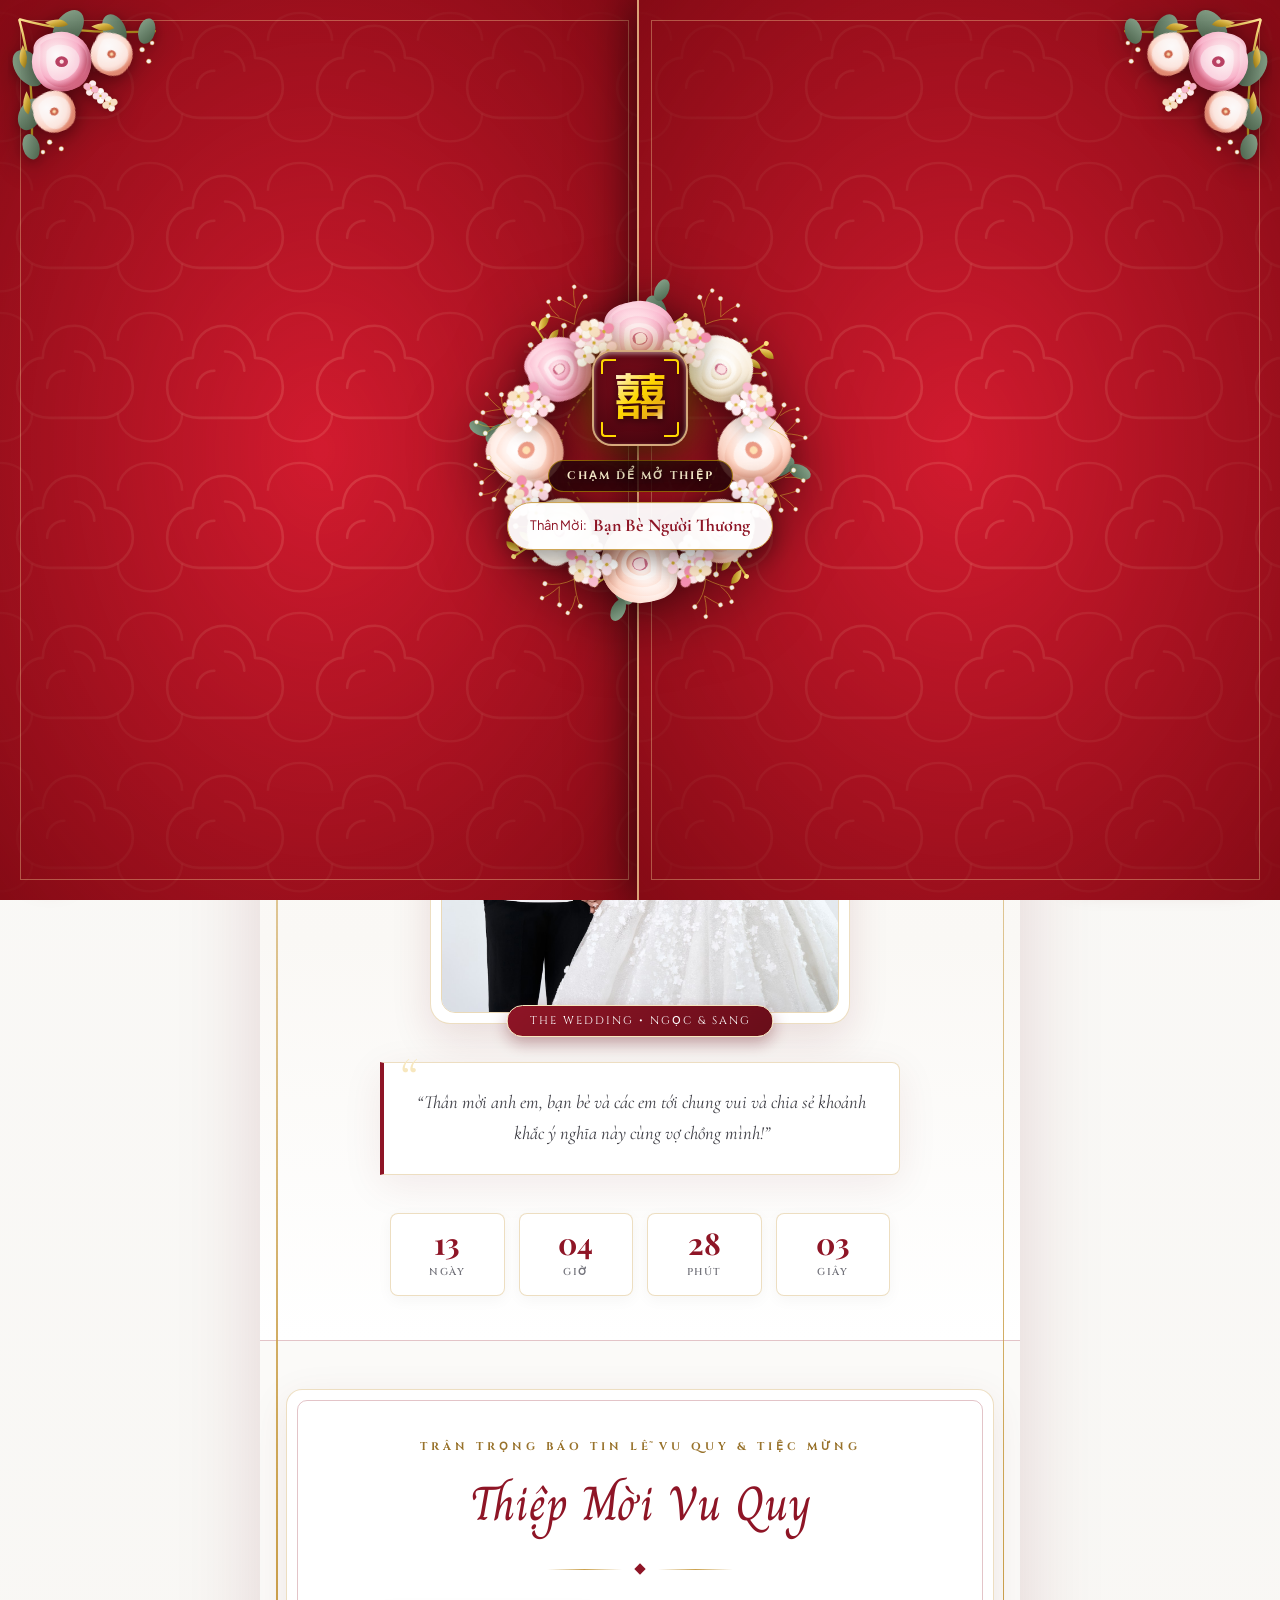
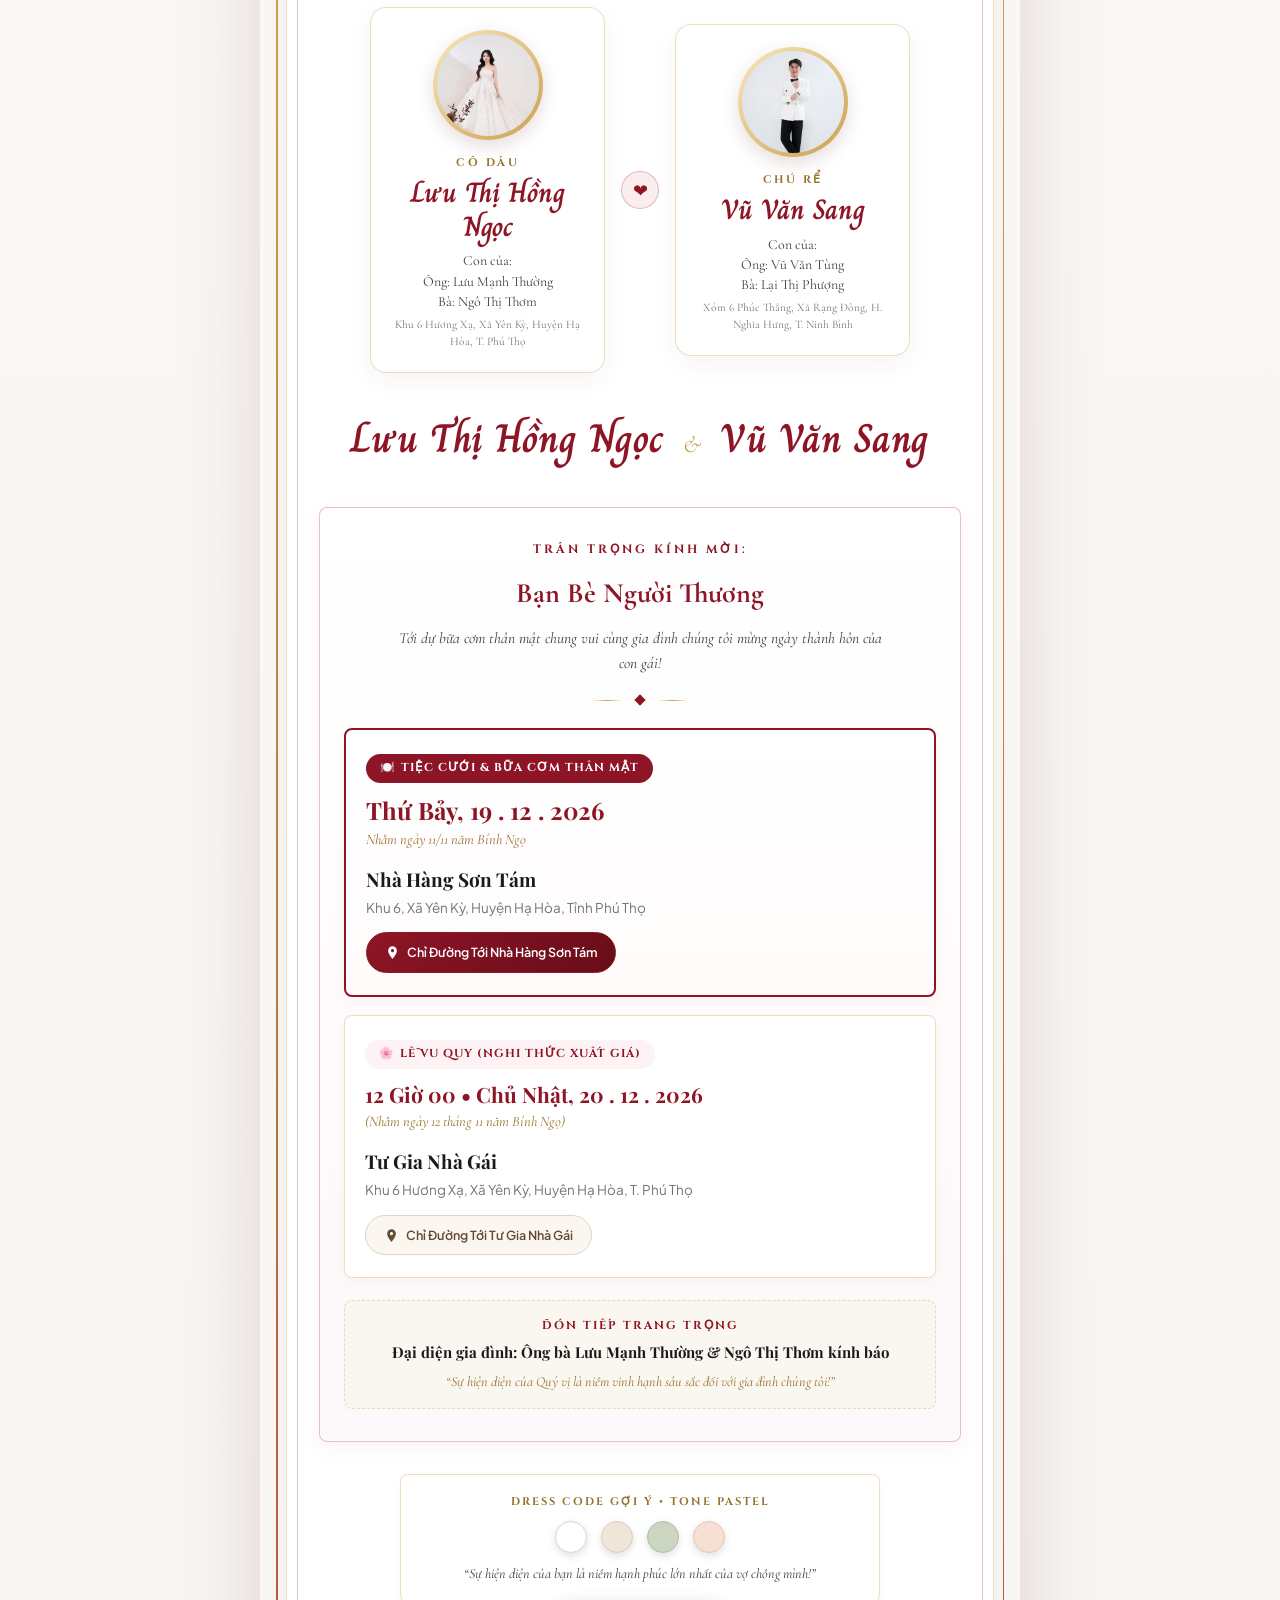
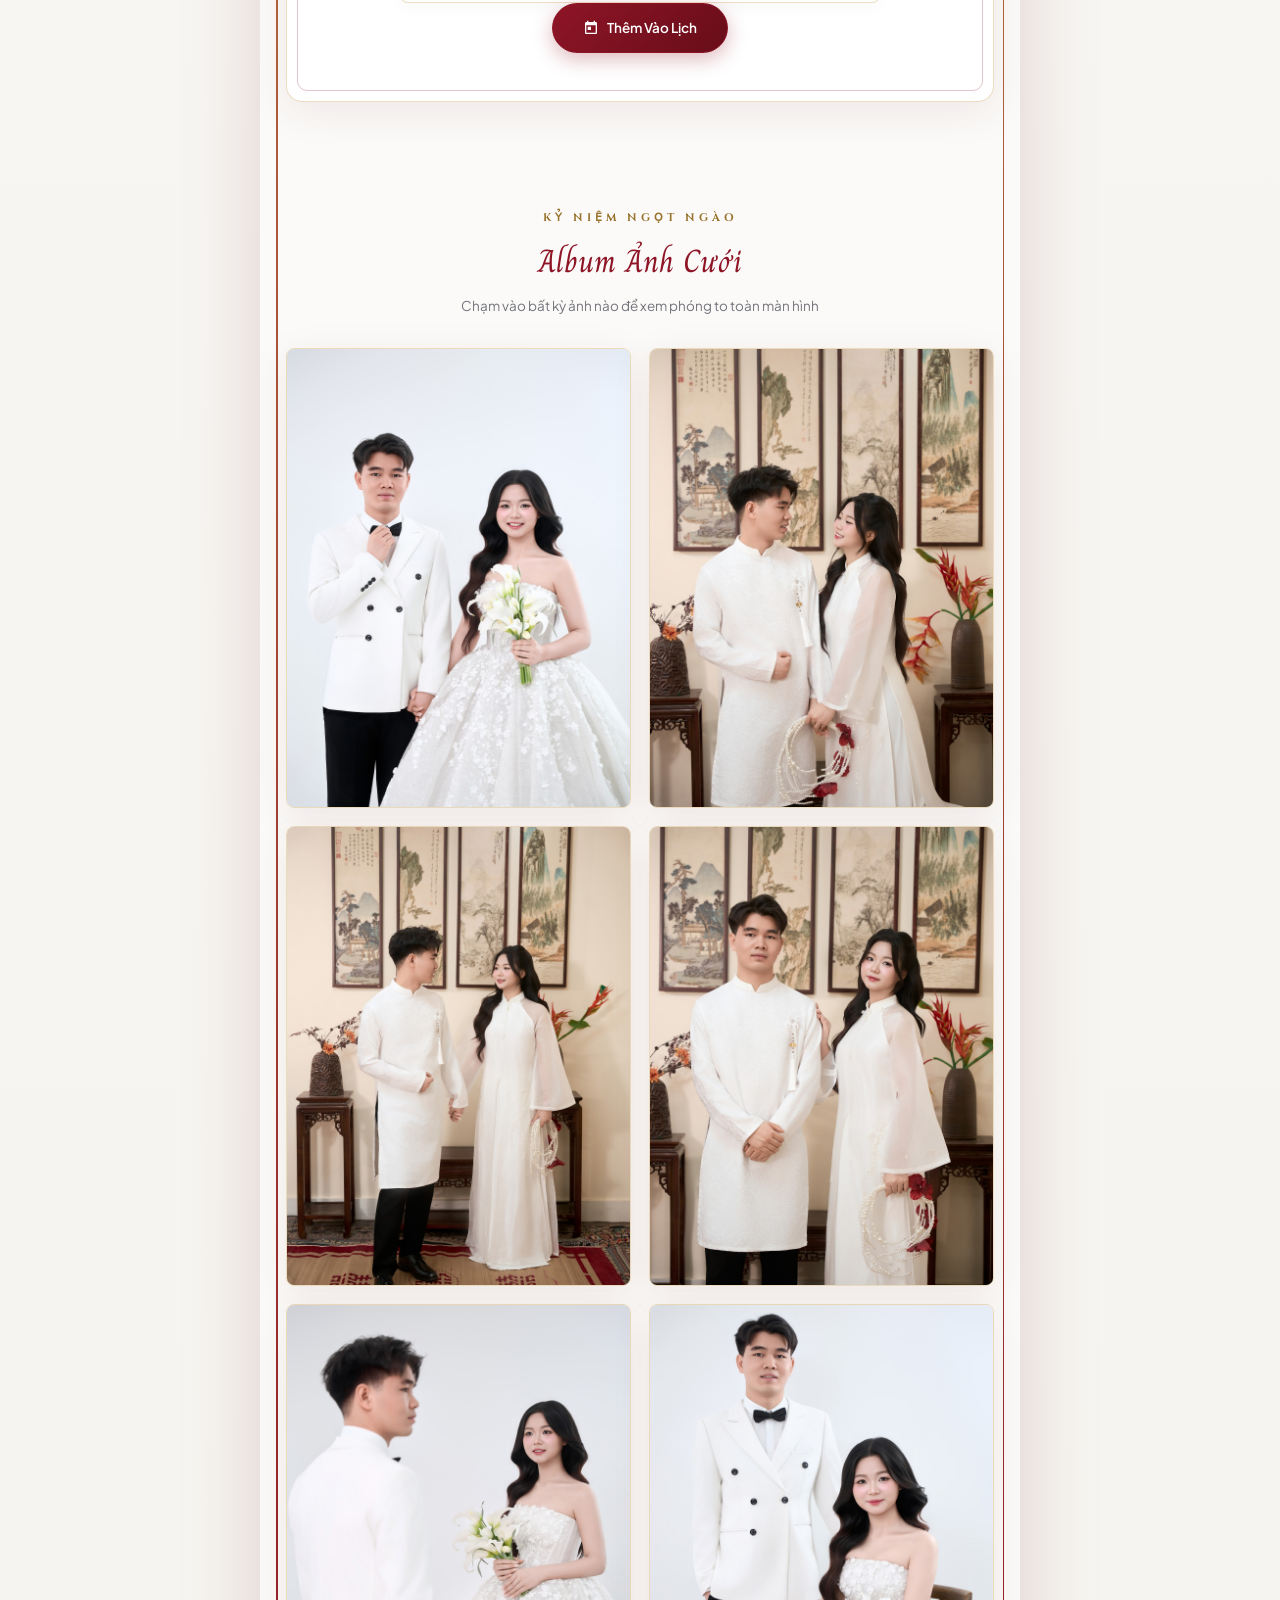
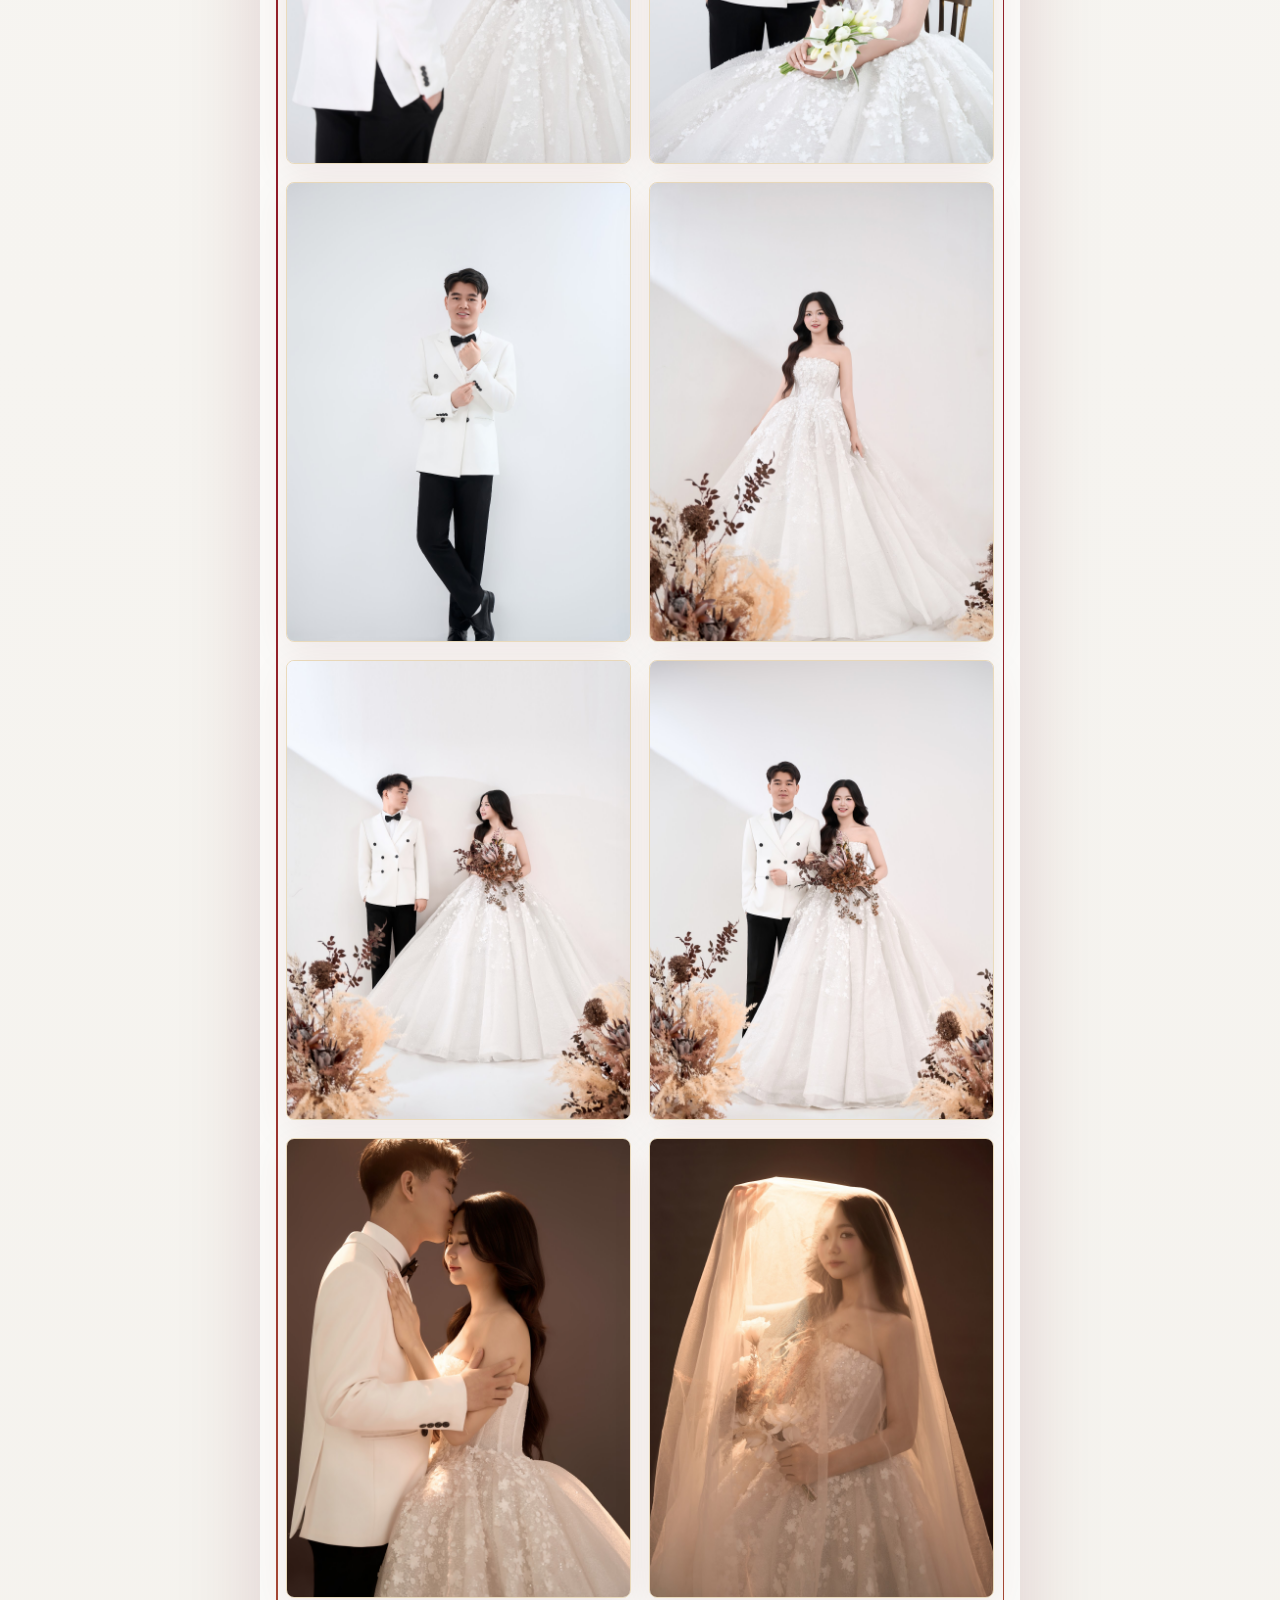
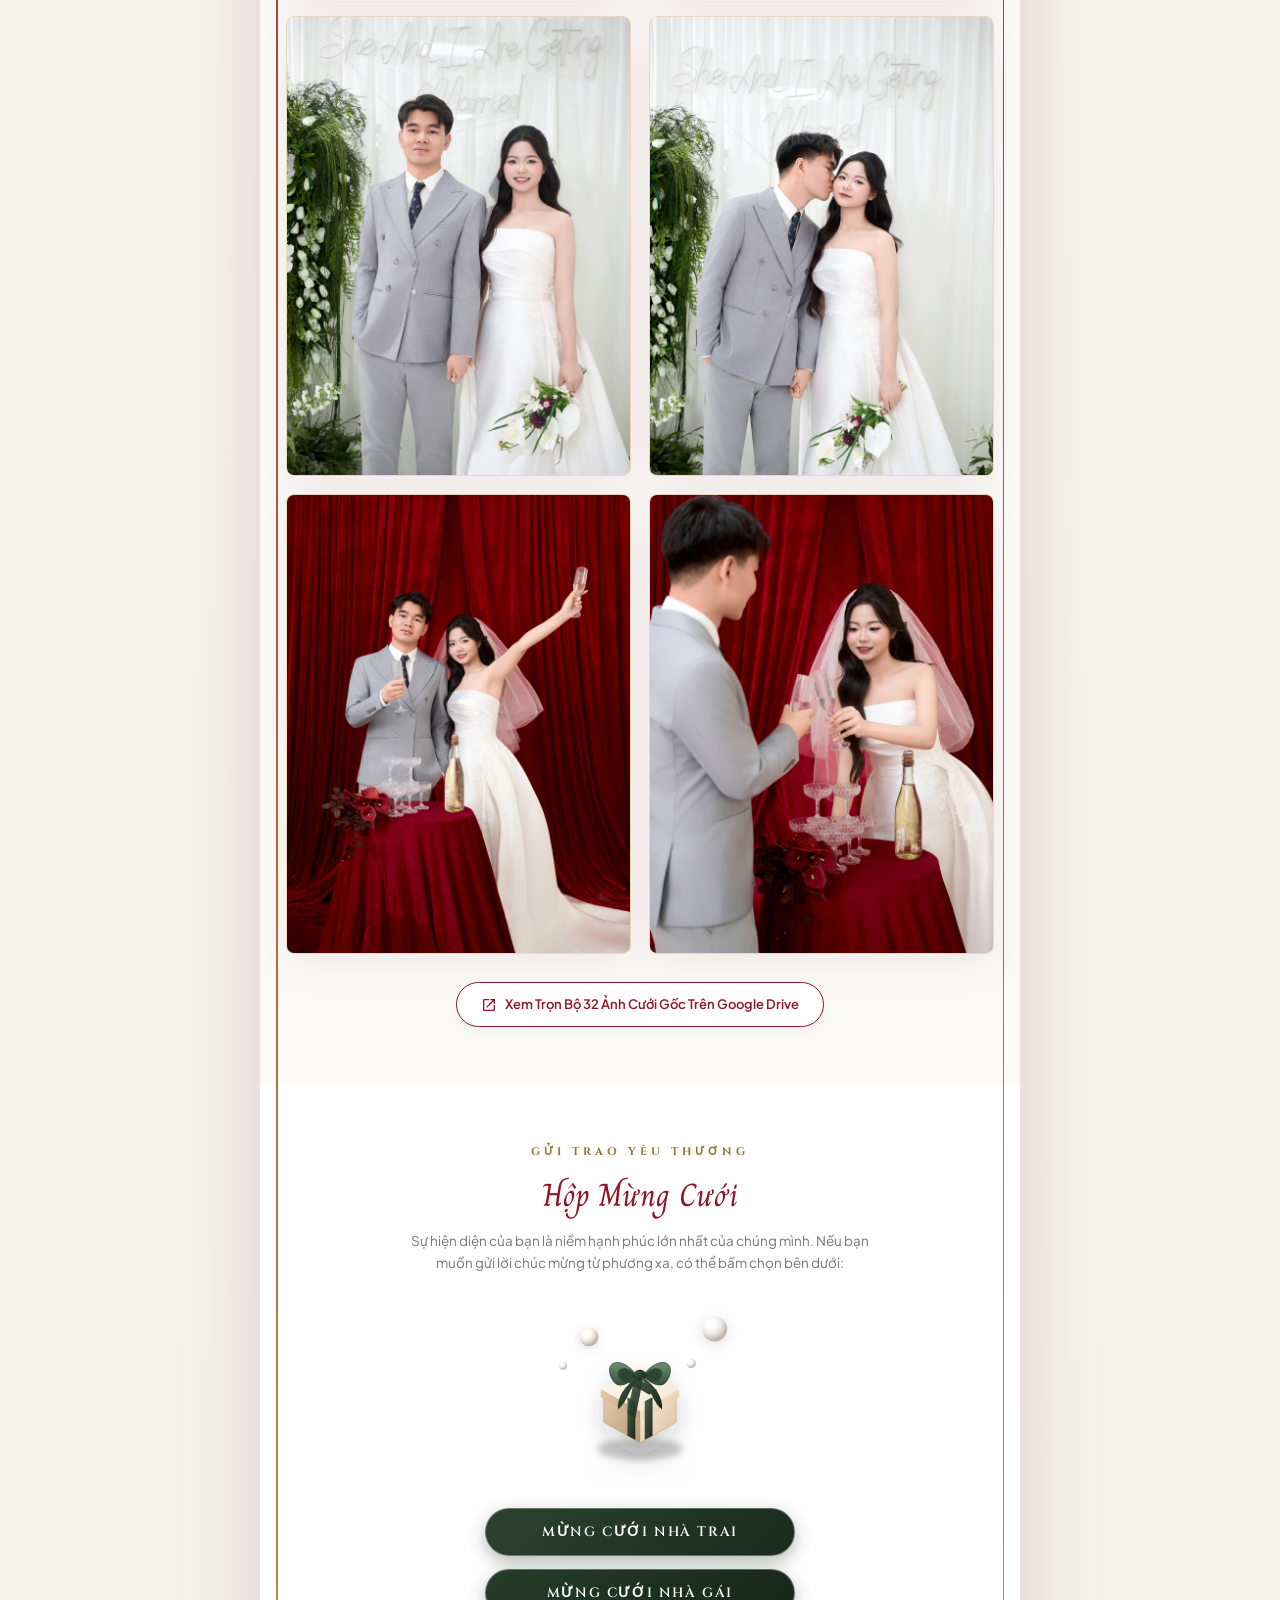
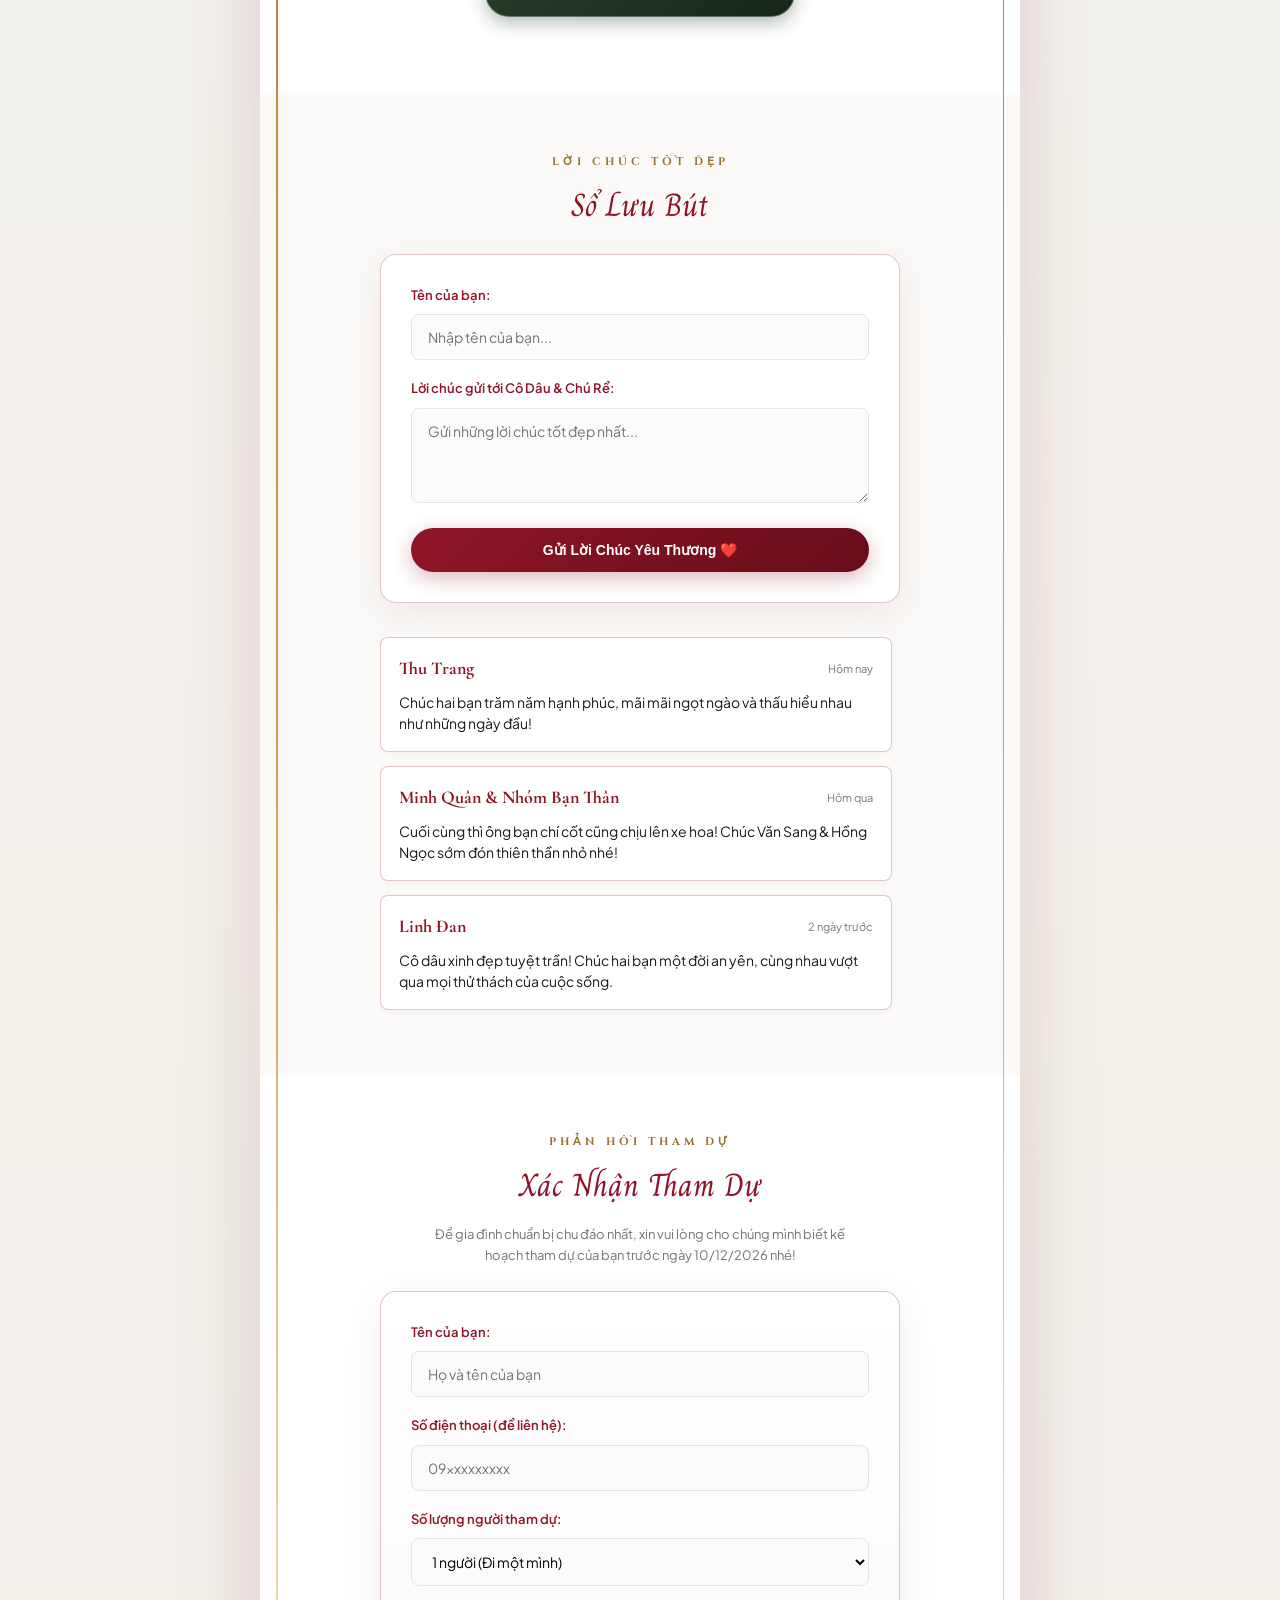
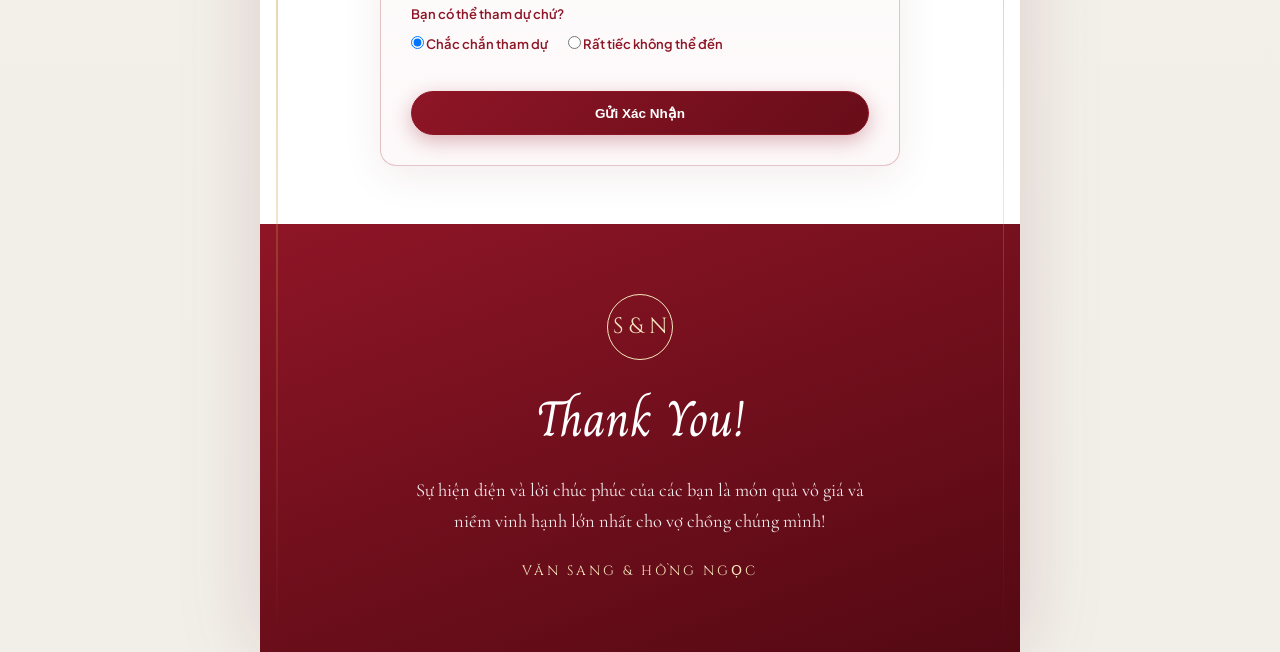
==== commit 1f31b95c: "Cap nhat thong tin thiep cuoi Nha Gai theo thiep in & bo phan lich trinh" ====
--- a/nha-gai.html
+++ b/nha-gai.html
@@ -855,6 +855,148 @@
       font-style: italic;
       font-size: 14px;
       color: var(--text-body);
+      line-height: 1.5;
+    }
+
+  
+    /* ==========================================================================
+       HAI KHỐI SỰ KIỆN TIỆC CƯỚI & LỄ VU QUY NHÀ GÁI (THEO THIỆP IN)
+       ========================================================================== */
+    .party-events-grid {
+      display: grid;
+      grid-template-columns: 1fr;
+      gap: 18px;
+      margin-bottom: 22px;
+      text-align: left;
+    }
+    .party-event-subcard {
+      background: #ffffff;
+      border: 1.5px solid var(--gold-border);
+      border-radius: var(--radius-sm);
+      padding: 22px 20px;
+      box-shadow: 0 4px 16px rgba(142, 21, 38, 0.04);
+      position: relative;
+      transition: all 0.3s ease;
+    }
+    .party-event-subcard:hover {
+      border-color: var(--crimson-border);
+      box-shadow: 0 8px 24px rgba(142, 21, 38, 0.1);
+      transform: translateY(-2px);
+    }
+    .party-event-subcard.featured-party {
+      border: 2px solid var(--crimson-royal);
+      background: linear-gradient(180deg, #ffffff 0%, #fffbfb 100%);
+    }
+    .party-badge-pill {
+      display: inline-flex;
+      align-items: center;
+      gap: 6px;
+      padding: 5px 14px;
+      border-radius: var(--radius-pill);
+      background: var(--crimson-soft);
+      color: var(--crimson-royal);
+      font-family: var(--font-title);
+      font-size: 11.5px;
+      font-weight: 700;
+      letter-spacing: 1px;
+      text-transform: uppercase;
+      margin-bottom: 12px;
+    }
+    .party-event-subcard.featured-party .party-badge-pill {
+      background: var(--crimson-royal);
+      color: #ffffff;
+    }
+    .party-subcard-time {
+      font-family: var(--font-serif);
+      font-size: 24px;
+      font-weight: 700;
+      color: var(--crimson-royal);
+      margin-bottom: 3px;
+      line-height: 1.25;
+    }
+    .party-subcard-solar {
+      font-size: 15.5px;
+      font-weight: 600;
+      color: var(--text-dark);
+      margin-bottom: 2px;
+    }
+    .party-subcard-lunar {
+      font-family: var(--font-editorial);
+      font-size: 14.5px;
+      font-style: italic;
+      color: var(--gold-dark);
+      margin-bottom: 12px;
+    }
+    .party-subcard-venue {
+      font-family: var(--font-serif);
+      font-size: 19px;
+      font-weight: 700;
+      color: var(--text-dark);
+      margin-bottom: 3px;
+    }
+    .party-subcard-address {
+      font-size: 13.5px;
+      color: var(--text-muted);
+      line-height: 1.5;
+      margin-bottom: 14px;
+    }
+    .btn-subcard-map {
+      display: inline-flex;
+      align-items: center;
+      gap: 7px;
+      padding: 9px 18px;
+      border-radius: var(--radius-pill);
+      background: #fbf5ee;
+      border: 1px solid var(--gold-border);
+      color: var(--crimson-royal);
+      font-size: 12.5px;
+      font-weight: 600;
+      text-decoration: none;
+      transition: all 0.25s ease;
+    }
+    .btn-subcard-map:hover {
+      background: var(--crimson-royal);
+      color: #ffffff;
+      border-color: var(--crimson-royal);
+    }
+    .party-event-subcard.featured-party .btn-subcard-map {
+      background: linear-gradient(135deg, var(--crimson-royal) 0%, var(--crimson-deep) 100%);
+      color: #ffffff;
+      border-color: var(--crimson-royal);
+    }
+    .party-event-subcard.featured-party .btn-subcard-map:hover {
+      background: linear-gradient(135deg, var(--crimson-deep) 0%, #300208 100%);
+      transform: translateY(-1.5px);
+    }
+    .family-rep-box {
+      background: #faf6f0;
+      border-radius: var(--radius-sm);
+      border: 1px dashed var(--gold-border);
+      padding: 16px 20px;
+      text-align: center;
+      margin-top: 20px;
+    }
+    .family-rep-title {
+      font-family: var(--font-title);
+      font-size: 11.5px;
+      letter-spacing: 2px;
+      font-weight: 700;
+      color: var(--crimson-royal);
+      text-transform: uppercase;
+      margin-bottom: 4px;
+    }
+    .family-rep-names {
+      font-family: var(--font-serif);
+      font-size: 15px;
+      font-weight: 700;
+      color: var(--text-dark);
+      margin-bottom: 6px;
+    }
+    .family-rep-quote {
+      font-family: var(--font-editorial);
+      font-style: italic;
+      font-size: 14px;
+      color: var(--gold-dark);
       line-height: 1.5;
     }
 
@@ -1919,25 +2061,25 @@
     <!-- Hero / Header -->
     <header class="hero-section">
       <div class="hero-monogram reveal-item reveal-zoom">N &amp; S</div>
-      <div class="hero-subtitle reveal-item reveal-up delay-1">Lễ Vu Quy &bull; Save Our Date</div>
+      <div class="hero-subtitle reveal-item reveal-up delay-1">Lễ Vu Quy &bull; Tiệc Mừng</div>
       <h1 class="hero-names reveal-item reveal-up delay-2">
+        <span class="bride-fullname">Lưu Thị Hồng Ngọc</span>
+        <span class="name-divider">&amp;</span>
         <span class="groom-fullname">Vũ Văn Sang</span>
-        <span class="name-divider">&amp;</span>
-        <span class="bride-fullname">Lưu Thị Hồng Ngọc</span>
       </h1>
       
-      <div class="hero-date-badge reveal-item reveal-up delay-3" id="party-solar-date">Chủ Nhật, 20 Tháng 12 Năm 2026</div>
+      <div class="hero-date-badge reveal-item reveal-up delay-3" id="party-solar-date">Thứ Bảy, 19 Tháng 12 Năm 2026</div>
 
       <!-- Khung Ảnh Cưới Cặp Đôi (Hero Portrait) -->
       <div class="hero-couple-frame reveal-item reveal-zoom delay-3">
         <div class="hero-couple-img-wrap">
-          <img id="hero-cover-img" src="images/NTD07535.jpg" onerror="this.onerror=null; this.src='https://lh3.googleusercontent.com/d/1hwAjqchG3nYENmPB3L_BgyZljF1CzdQV=w1200';" alt="Vũ Văn Sang &amp; Lưu Thị Hồng Ngọc" />
+          <img id="hero-cover-img" src="images/NTD07535.jpg" onerror="this.onerror=null; this.src='https://lh3.googleusercontent.com/d/1hwAjqchG3nYENmPB3L_BgyZljF1CzdQV=w1200';" alt="Lưu Thị Hồng Ngọc &amp; Vũ Văn Sang" />
         </div>
-        <div class="hero-couple-badge">The Wedding &bull; Sang &amp; Ngọc</div>
+        <div class="hero-couple-badge">The Wedding &bull; Ngọc &amp; Sang</div>
       </div>
 
       <div class="hero-quote-card reveal-item reveal-up delay-4">
-        <p id="quote-text">“Tình yêu không phải là tìm kiếm một người hoàn hảo, mà là học cách nhìn một người không hoàn hảo một cách hoàn hảo.”</p>
+        <p id="quote-text">“Tới dự bữa cơm thân mật chung vui cùng gia đình chúng tôi mừng ngày thành hôn của con gái!”</p>
       </div>
 
       <!-- Đồng hồ đếm ngược -->
@@ -1965,7 +2107,7 @@
     <section class="invitation-card-section">
       <div class="card-paper-frame reveal-item reveal-up">
         
-        <div class="section-tag reveal-item reveal-up delay-1">Trân Trọng Kính Mời</div>
+        <div class="section-tag reveal-item reveal-up delay-1">Trân Trọng Báo Tin Lễ Vu Quy &amp; Tiệc Mừng</div>
         <h2 class="card-main-title reveal-item reveal-zoom delay-2">Thiệp Mời Vu Quy</h2>
 
         <div class="divider-ornament reveal-item reveal-zoom delay-2">
@@ -1974,7 +2116,7 @@
           <span class="line"></span>
         </div>
 
-        <!-- Thẻ Chú Rể & Cô Dâu Với Ảnh Chân Dung Thật -->
+        <!-- Thẻ Cô Dâu & Chú Rể Với Ảnh Chân Dung Thật (Nhà Gái Cô Dâu Đứng Trước) -->
         <div class="couple-profiles-section reveal-item reveal-up delay-2">
           <div class="couple-profiles-grid">
             <div class="profile-card bride-card">
@@ -1987,7 +2129,7 @@
                 Con của:<br>
                 <span id="bride-father">Ông: Lưu Mạnh Thường</span><br>
                 <span id="bride-mother">Bà: Ngô Thị Thơm</span>
-                <div class="profile-hometown" style="font-size: 11.5px; color: var(--text-muted); margin-top: 4px;">Khu 6 Hương Xa, X. Yên Kỳ, T. Phú Thọ</div>
+                <div class="profile-hometown" style="font-size: 11.5px; color: var(--text-muted); margin-top: 4px;">Khu 6 Hương Xạ, Xã Yên Kỳ, Huyện Hạ Hòa, T. Phú Thọ</div>
               </div>
             </div>
             
@@ -2005,27 +2147,7 @@
                 Con của:<br>
                 <span id="groom-father">Ông: Vũ Văn Tùng</span><br>
                 <span id="groom-mother">Bà: Lại Thị Phượng</span>
-                <div class="profile-hometown" style="font-size: 11.5px; color: var(--text-muted); margin-top: 4px;">Xóm 6 Phúc Thắng, X. Rạng Đông, T. Ninh Bình</div>
-              </div>
-            </div>
-          </div>
-        </div>
-            
-            <div class="profile-card-center-icon">
-              <span>❤</span>
-            </div>
-
-            <div class="profile-card bride-card">
-              <div class="profile-avatar-wrap">
-                <img id="bride-avatar-img" src="images/NTD07890.jpg" onerror="this.onerror=null; this.src='https://lh3.googleusercontent.com/d/1pz0qjlUBmDudsFGDVCy4CS13uYK1nLPR=w800';" alt="Cô Dâu Lưu Thị Hồng Ngọc" />
-              </div>
-              <div class="profile-role">CÔ DÂU</div>
-              <div class="profile-name"><span class="bride-fullname">Lưu Thị Hồng Ngọc</span></div>
-              <div class="profile-parents">
-                Con của:<br>
-                <span id="bride-father">Ông: Lưu Mạnh Thường</span><br>
-                <span id="bride-mother">Bà: Ngô Thị Thơm</span>
-                <div class="profile-hometown" style="font-size: 11.5px; color: var(--text-muted); margin-top: 4px;">Khu 6 Hương Xa, X. Yên Kỳ, T. Phú Thọ</div>
+                <div class="profile-hometown" style="font-size: 11.5px; color: var(--text-muted); margin-top: 4px;">Xóm 6 Phúc Thắng, Xã Rạng Đông, H. Nghĩa Hưng, T. Ninh Bình</div>
               </div>
             </div>
           </div>
@@ -2037,27 +2159,64 @@
           <span class="name groom-fullname reveal-item reveal-right delay-4">Vũ Văn Sang</span>
         </div>
 
-                <!-- Hộp thông tin tiệc Lễ Vu Quy Nhà Gái -->
+        <!-- Hộp Thông Tin Tiệc Cưới & Lễ Vu Quy Nhà Gái Chuẩn Theo Thiệp In -->
         <div class="party-invite-box reveal-item reveal-up delay-2">
-          <div class="party-invite-title reveal-item reveal-up delay-3">Thân Mời: <span class="guest-name-display">Bạn Bè Người Thương</span></div>
-          <p class="party-invite-desc reveal-item reveal-up delay-3">Tới dự bữa cơm thân mật chung vui Lễ Vu Quy cùng gia đình chúng mình</p>
+          <div class="party-invite-title reveal-item reveal-up delay-3">Trân Trọng Kính Mời:</div>
+          <div class="guest-name-display reveal-item reveal-zoom delay-3" style="color: var(--crimson-royal); font-family: var(--font-editorial); font-size: 28px; font-weight: 700; margin: 4px 0 10px;">Bạn Bè Người Thương</div>
+          <p class="party-invite-desc reveal-item reveal-up delay-3" style="font-size: 15.5px; max-width: 500px; margin: 0 auto 20px; line-height: 1.6;">
+            Tới dự bữa cơm thân mật chung vui cùng gia đình chúng tôi mừng ngày thành hôn của con gái!
+          </p>
           
-          <div class="divider-ornament reveal-item reveal-zoom delay-3" style="margin: 12px 0;">
+          <div class="divider-ornament reveal-item reveal-zoom delay-3" style="margin: 12px 0 24px;">
             <span class="line" style="width: 30px;"></span>
             <span class="diamond"></span>
             <span class="line" style="width: 30px;"></span>
           </div>
 
-          <div class="party-time-highlight reveal-item reveal-zoom delay-4" id="party-time-text">Vào lúc: 07:30</div>
-          <div class="party-date-solar reveal-item reveal-up delay-4">Chủ Nhật, ngày 20 tháng 12 năm 2026</div>
-          <div class="party-date-lunar reveal-item reveal-up delay-4" id="party-lunar-date">(Nhằm ngày 12 tháng 11 năm Bính Ngọ)</div>
-
-          <div style="margin-top: 16px;">
-            <div class="party-venue-name reveal-item reveal-up delay-5" id="party-venue-name">Tư gia Nhà Gái</div>
-            <div class="party-hall reveal-item reveal-up delay-5" id="party-hall-name">Lễ Vu Quy</div>
-            <div class="party-address reveal-item reveal-up delay-6" id="party-address-text">Khu 6 Hương Xa, Xã Yên Kỳ, Tỉnh Phú Thọ</div>
+          <!-- Hai Khối Sự Kiện Cưới Rõ Ràng Của Nhà Gái -->
+          <div class="party-events-grid">
+            
+            <!-- Sự Kiện 1: TIỆC CƯỚI & BỮA CƠM THÂN MẬT (Tại Nhà Hàng Sơn Tám) -->
+            <div class="party-event-subcard featured-party reveal-item reveal-zoom delay-3">
+              <div class="party-badge-pill">
+                <span>🍽️</span>
+                <span>Tiệc Cưới &amp; Bữa Cơm Thân Mật</span>
+              </div>
+              <div class="party-subcard-time" id="party-time-text">Thứ Bảy, 19 . 12 . 2026</div>
+              <div class="party-subcard-lunar" id="party-lunar-date">(Nhằm ngày 11 tháng 11 năm Bính Ngọ)</div>
+              <div class="party-subcard-venue" id="party-venue-name">Nhà Hàng Sơn Tám</div>
+              <div class="party-subcard-address" id="party-address-text">Khu 6, Xã Yên Kỳ, Huyện Hạ Hòa, Tỉnh Phú Thọ</div>
+              <a id="btn-google-map" href="https://www.google.com/maps/search/?api=1&query=Nh%C3%A0+h%C3%A0ng+S%C6%A1n+T%C3%A1m+Khu+6+Y%C3%AAn+K%E1%BB%B3+H%E1%BA%A1+H%C3%B2a+Ph%C3%BA+Th%E1%BB%8D" target="_blank" rel="noopener" class="btn-subcard-map">
+                <svg width="15" height="15" fill="currentColor" viewBox="0 0 24 24"><path d="M12 2C8.13 2 5 5.13 5 9c0 5.25 7 13 7 13s7-7.75 7-13c0-3.87-3.13-7-7-7zm0 9.5c-1.38 0-2.5-1.12-2.5-2.5s1.12-2.5 2.5-2.5 2.5 1.12 2.5 2.5-1.12 2.5-2.5 2.5z"/></svg>
+                <span>Chỉ Đường Tới Nhà Hàng Sơn Tám</span>
+              </a>
+            </div>
+
+            <!-- Sự Kiện 2: LỄ VU QUY (Tại Tư Gia Nhà Gái) -->
+            <div class="party-event-subcard reveal-item reveal-zoom delay-4">
+              <div class="party-badge-pill" style="background: #fdf2f4; color: var(--crimson-royal);">
+                <span>🌸</span>
+                <span>Lễ Vu Quy (Nghi Thức Xuất Giá)</span>
+              </div>
+              <div class="party-subcard-time" style="font-size: 21px;">12 Giờ 00 &bull; Chủ Nhật, 20 . 12 . 2026</div>
+              <div class="party-subcard-lunar">(Nhằm ngày 12 tháng 11 năm Bính Ngọ)</div>
+              <div class="party-subcard-venue">Tư Gia Nhà Gái</div>
+              <div class="party-subcard-address">Khu 6 Hương Xạ, Xã Yên Kỳ, Huyện Hạ Hòa, T. Phú Thọ</div>
+              <a href="https://www.google.com/maps/search/?api=1&query=Khu+6+H%C6%B0%C6%A1ng+X%E1%BA%A1+Y%C3%AAn+K%E1%BB%B3+H%E1%BA%A1+H%C3%B2a+Ph%C3%BA+Th%E1%BB%8D" target="_blank" rel="noopener" class="btn-subcard-map" style="background: #fbf7f0; color: #624b33; border-color: #dfd4c4;">
+                <svg width="15" height="15" fill="currentColor" viewBox="0 0 24 24"><path d="M12 2C8.13 2 5 5.13 5 9c0 5.25 7 13 7 13s7-7.75 7-13c0-3.87-3.13-7-7-7zm0 9.5c-1.38 0-2.5-1.12-2.5-2.5s1.12-2.5 2.5-2.5 2.5 1.12 2.5 2.5-1.12 2.5-2.5 2.5z"/></svg>
+                <span>Chỉ Đường Tới Tư Gia Nhà Gái</span>
+              </a>
+            </div>
+
           </div>
-        </div>
+
+          <!-- Khung Đón Tiếp Trang Trọng từ Gia Đình Nhà Gái -->
+          <div class="family-rep-box reveal-item reveal-up delay-5">
+            <div class="family-rep-title">ĐÓN TIẾP TRANG TRỌNG</div>
+            <div class="family-rep-names">Đại diện gia đình: Ông bà Lưu Mạnh Thường &amp; Ngô Thị Thơm kính báo</div>
+            <div class="family-rep-quote">“Sự hiện diện của Quý vị là niềm vinh hạnh sâu sắc đối với gia đình chúng tôi!”</div>
+          </div>
+
         </div>
 
         <!-- Khung Dress Code Tone Pastel theo mẫu thiệp in -->
@@ -2074,14 +2233,7 @@
 
         <!-- Các nút bấm thao tác -->
         <div class="action-buttons-group reveal-item reveal-up delay-5">
-          <a id="btn-google-map" href="#" target="_blank" rel="noopener" class="btn-primary">
-            <svg width="16" height="16" fill="currentColor" viewBox="0 0 24 24">
-              <path d="M12 2C8.13 2 5 5.13 5 9c0 5.25 7 13 7 13s7-7.75 7-13c0-3.87-3.13-7-7-7zm0 9.5c-1.38 0-2.5-1.12-2.5-2.5s1.12-2.5 2.5-2.5 2.5 1.12 2.5 2.5-1.12 2.5-2.5 2.5z"/>
-            </svg>
-            <span>Chỉ Đường Google Maps</span>
-          </a>
-
-          <a id="btn-add-calendar" href="#" target="_blank" rel="noopener" class="btn-secondary">
+          <a id="btn-add-calendar" href="#" target="_blank" rel="noopener" class="btn-primary">
             <svg width="16" height="16" fill="currentColor" viewBox="0 0 24 24">
               <path d="M19 3h-1V1h-2v2H8V1H6v2H5c-1.11 0-1.99.9-1.99 2L3 19c0 1.1.89 2 2 2h14c1.1 0 2-.9 2-2V5c0-1.1-.9-2-2-2zm0 16H5V8h14v11zM7 10h5v5H7z"/>
             </svg>
@@ -2090,14 +2242,6 @@
         </div>
 
       </div>
-    </section>
-
-    <!-- Lịch trình ngày cưới (Timeline) -->
-    <section class="timeline-section">
-      <div class="section-tag reveal-item reveal-up">Chương Trình Tiệc Cưới</div>
-      <h2 class="card-main-title reveal-item reveal-zoom delay-1" style="font-size: 32px; margin-bottom: 0;">Lịch Trình</h2>
-      
-      <div class="timeline-list" id="timeline-list"></div>
     </section>
 
     <!-- Album Ảnh Cưới (Gallery) -->
@@ -2470,7 +2614,7 @@
         shortName: "Vũ Sang",
         father: "Vũ Văn Tùng",
         mother: "Lại Thị Phượng",
-        address: "Xóm 6 Phúc Thắng, X. Rạng Đông, T. Ninh Bình",
+        address: "Xóm 6 Phúc Thắng, Xã Rạng Đông, H. Nghĩa Hưng, T. Ninh Bình",
         phone: "0337429431",
         avatar: "images/NTD07810.jpg",
         avatarFallback: "https://lh3.googleusercontent.com/d/1wqVSMSgOSMNuvcaBRvY4ZyQBpH_RFyk4=w800",
@@ -2487,7 +2631,7 @@
         shortName: "Hồng Ngọc",
         father: "Lưu Mạnh Thường",
         mother: "Ngô Thị Thơm",
-        address: "Khu 6 Hương Xa, X. Yên Kỳ, T. Phú Thọ",
+        address: "Khu 6 Hương Xạ, Xã Yên Kỳ, Huyện Hạ Hòa, T. Phú Thọ",
         phone: "0962262270",
         avatar: "images/NTD07890.jpg",
         avatarFallback: "https://lh3.googleusercontent.com/d/1pz0qjlUBmDudsFGDVCy4CS13uYK1nLPR=w800",
@@ -2522,26 +2666,31 @@
         ]
       },
 
-            // TIỆC CƯỚI TƯ GIA NHÀ GÁI (PHÚ THỌ) - LỄ VU QUY
+            // TIỆC CƯỚI & LỄ VU QUY NHÀ GÁI (PHÚ THỌ) - Chuẩn theo ảnh thiệp in
       event: {
         side: "bride",
         sideLabel: "Nhà Gái",
-        invitationType: "Thiệp Mời Vu Quy",
-        title: "Lễ Vu Quy - Tư Gia Nhà Gái",
-        subTitle: "Thân mời anh em, bạn bè và người thương tới chung vui bữa cơm thân mật cùng gia đình chúng mình!",
-        solarDate: "2026-12-20T07:30:00", 
-        solarDateText: "Chủ Nhật, 20 . 12 . 2026",
-        lunarDateText: "Nhằm ngày 12/11 năm Bính Ngọ",
-        timeText: "Vào lúc: 07:30",
-        locationName: "Tư gia Nhà Gái",
-        hallName: "Lễ Vu Quy",
-        address: "Khu 6 Hương Xa, Xã Yên Kỳ, Tỉnh Phú Thọ",
-        mapUrl: "https://maps.google.com/?q=Khu+6+H%C6%B0%C6%A1ng+Xa,+Y%C3%AAn+K%E1%BB%B3,+Ph%C3%BA+Th%E1%BB%8D",
-        timeline: [
-          { time: "07:30", title: "Đón Tiếp Khách Quý", desc: "Đón tiếp họ hàng, anh em bạn bè thân thiết tại tư gia Nhà Gái" },
-          { time: "09:00", title: "Lễ Vu Quy & Khai Tiệc", desc: "Nghi thức xuất giá, dâng trà chúc phúc và bữa cơm thân mật ấm cúng" },
-          { time: "10:30", title: "Lễ Rước Dâu", desc: "Đoàn nhà trai đón dâu khởi hành về tư gia Ninh Bình" }
-        ]
+        invitationType: "Thiệp Mời Vu Quy & Tiệc Mừng",
+        title: "Hồng Ngọc & Vũ Sang — Lễ Vu Quy & Tiệc Mừng",
+        subTitle: "Tới dự bữa cơm thân mật chung vui cùng gia đình chúng tôi mừng ngày thành hôn của con gái!",
+        // Tiệc cưới Thứ Bảy 19/12/2026 tại Nhà Hàng Sơn Tám
+        solarDate: "2026-12-19T10:00:00", 
+        solarDateText: "Thứ Bảy, 19 . 12 . 2026",
+        lunarDateText: "Nhằm ngày 11/11 năm Bính Ngọ",
+        timeText: "Thứ Bảy, 19 . 12 . 2026",
+        locationName: "Nhà Hàng Sơn Tám",
+        hallName: "Tiệc Mừng Vu Quy",
+        address: "Khu 6, Xã Yên Kỳ, Huyện Hạ Hòa, Tỉnh Phú Thọ",
+        mapUrl: "https://www.google.com/maps/search/?api=1&query=Nh%C3%A0+h%C3%A0ng+S%C6%A1n+T%C3%A1m+Khu+6+Y%C3%AAn+K%E1%BB%B3+H%E1%BA%A1+H%C3%B2a+Ph%C3%BA+Th%E1%BB%8D",
+        ceremony: {
+          title: "Lễ Vu Quy (Nghi thức Xuất Giá)",
+          timeText: "12 Giờ 00",
+          solarDateText: "Chủ Nhật, 20 . 12 . 2026",
+          lunarDateText: "Nhằm ngày 12/11 năm Bính Ngọ",
+          locationName: "Tư Gia Nhà Gái",
+          address: "Khu 6 Hương Xạ, Xã Yên Kỳ, Huyện Hạ Hòa, T. Phú Thọ",
+          mapUrl: "https://www.google.com/maps/search/?api=1&query=Khu+6+H%C6%B0%C6%A1ng+X%E1%BA%A1+Y%C3%AAn+K%E1%BB%B3+H%E1%BA%A1+H%C3%B2a+Ph%C3%BA+Th%E1%BB%8D"
+        }
       },
 
       gallery: [
